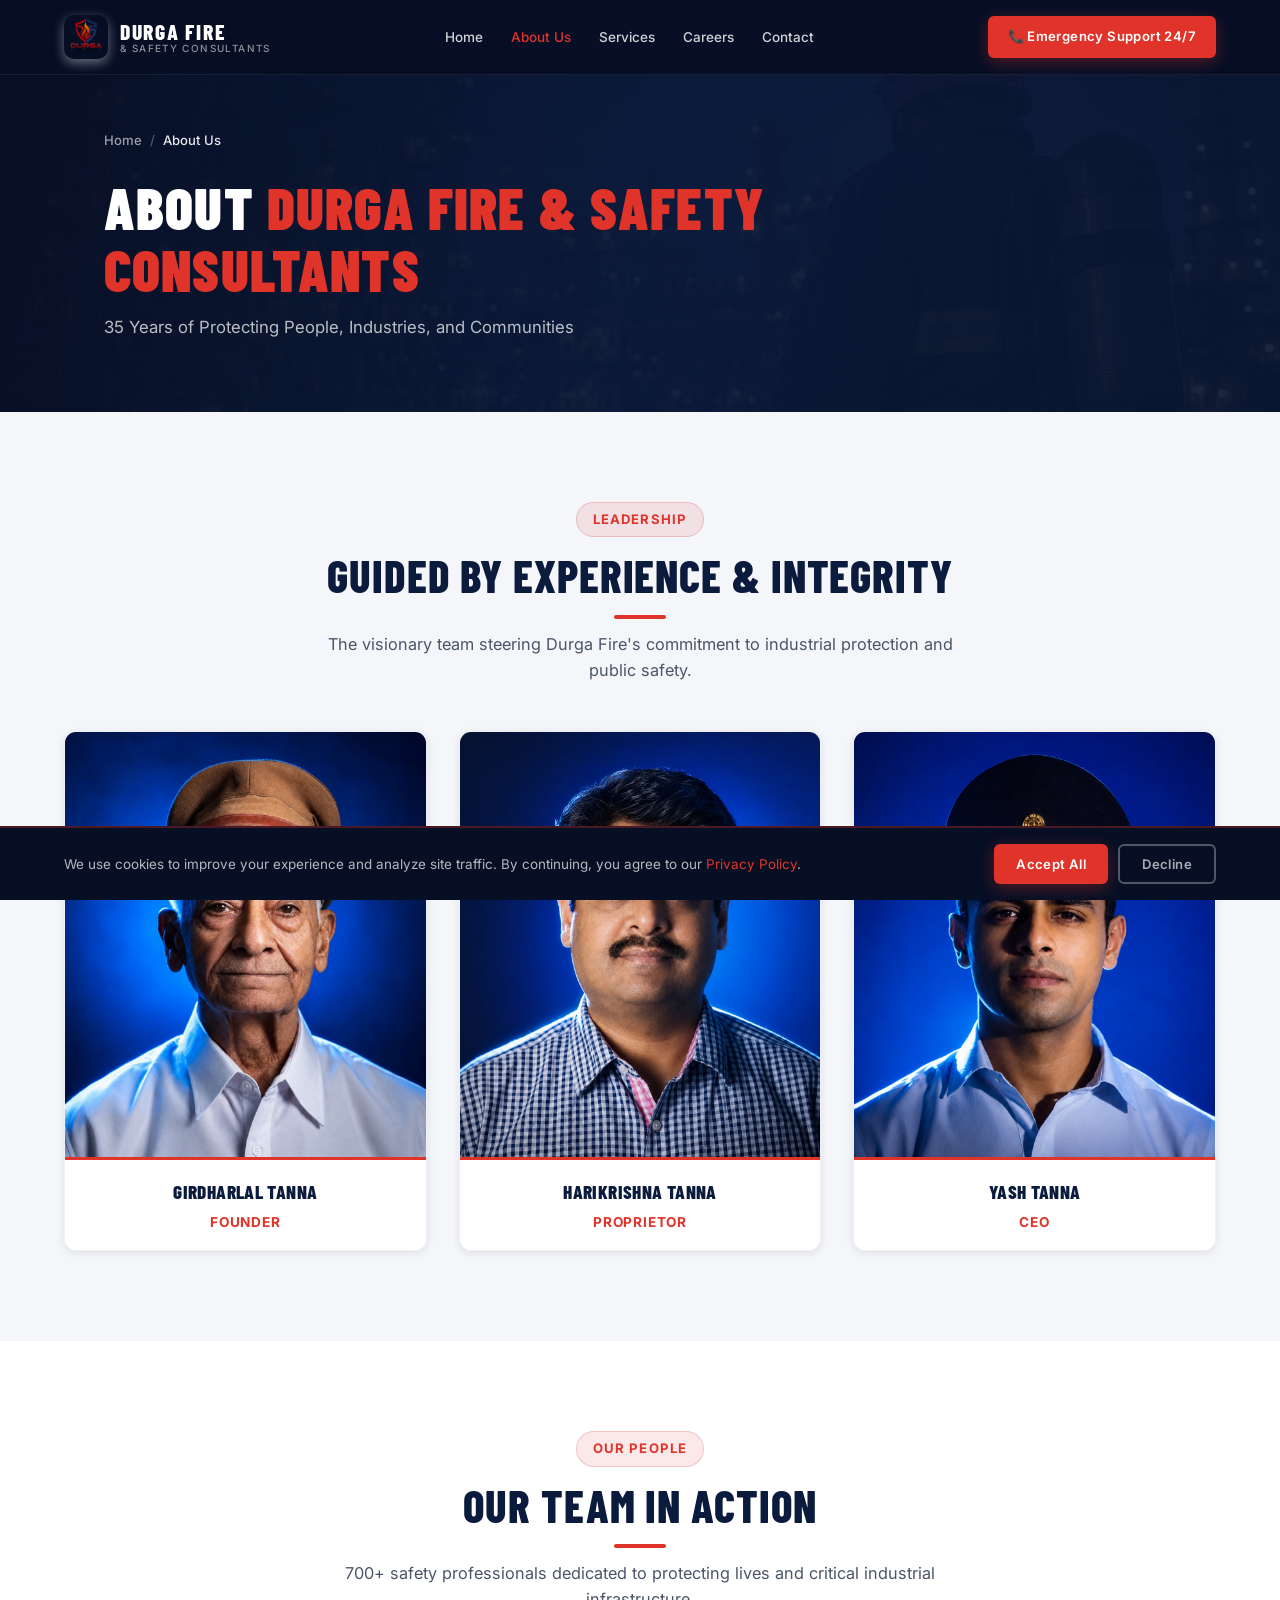
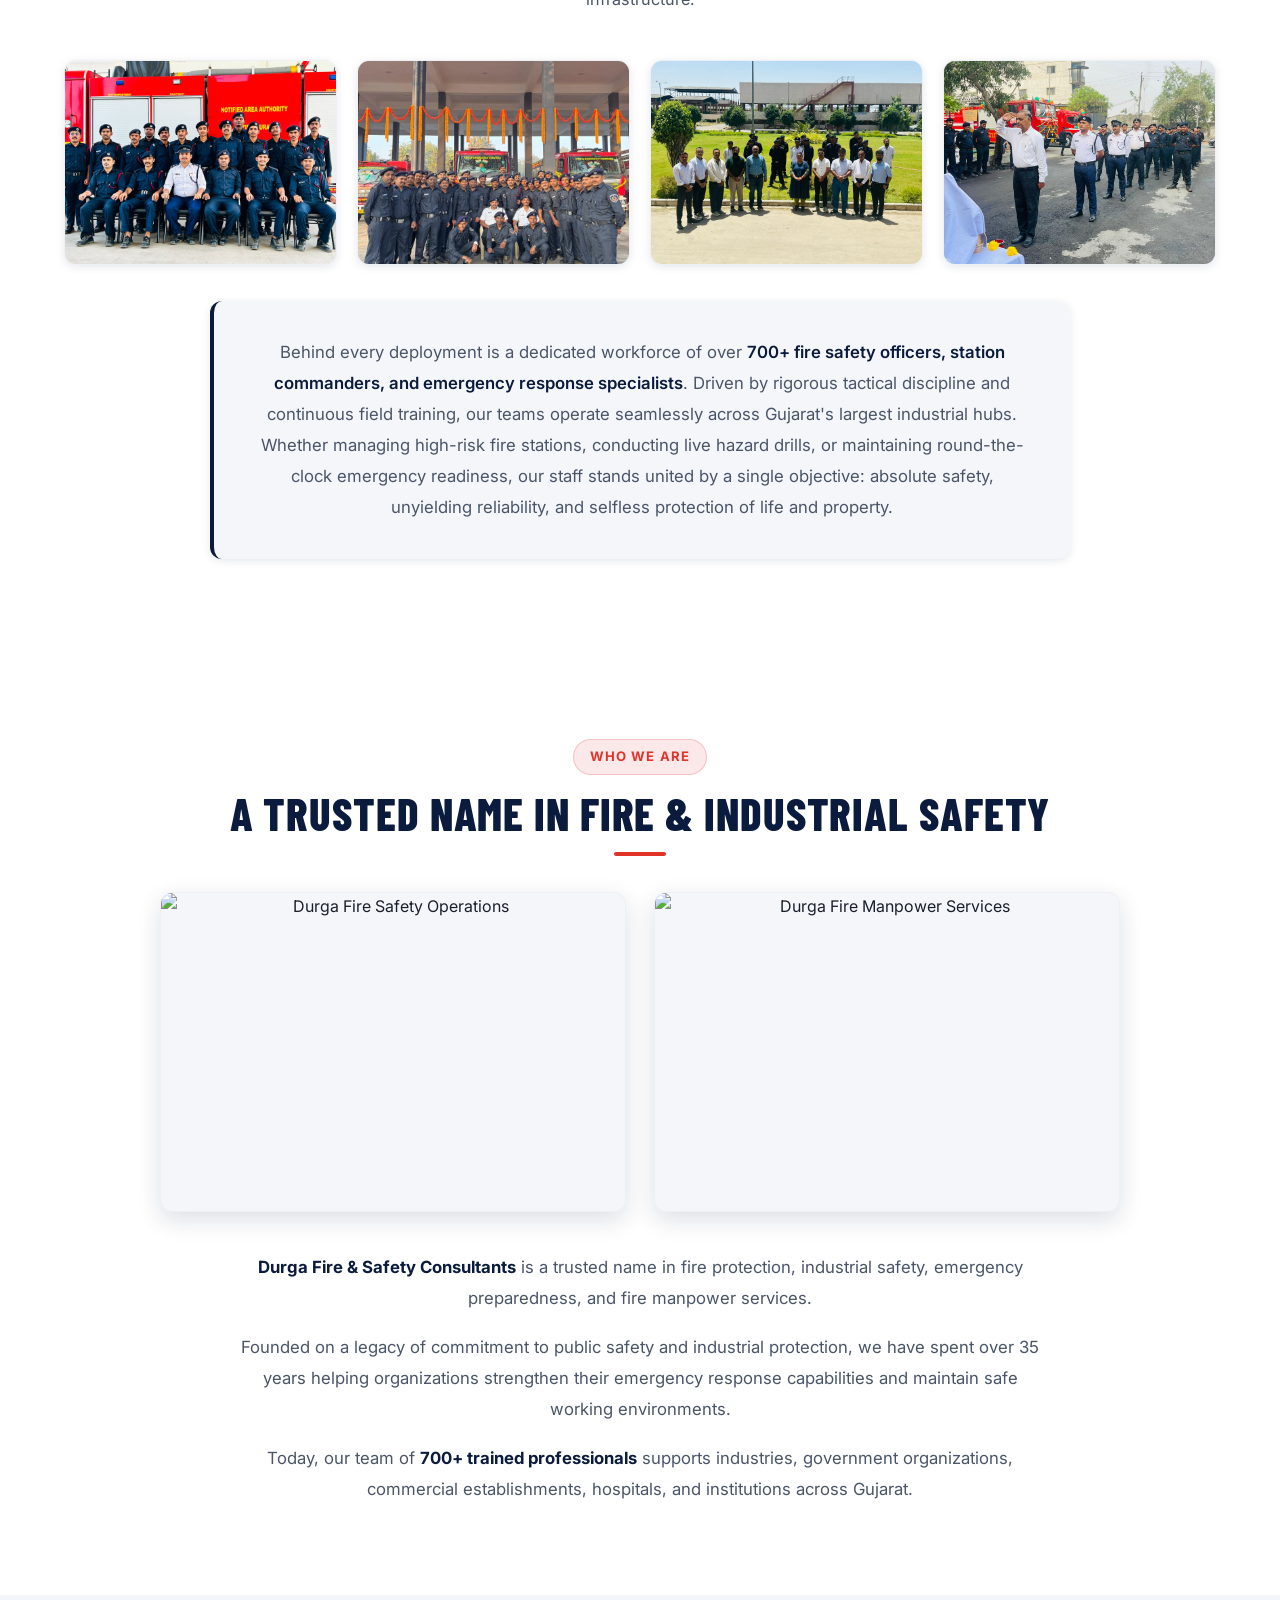
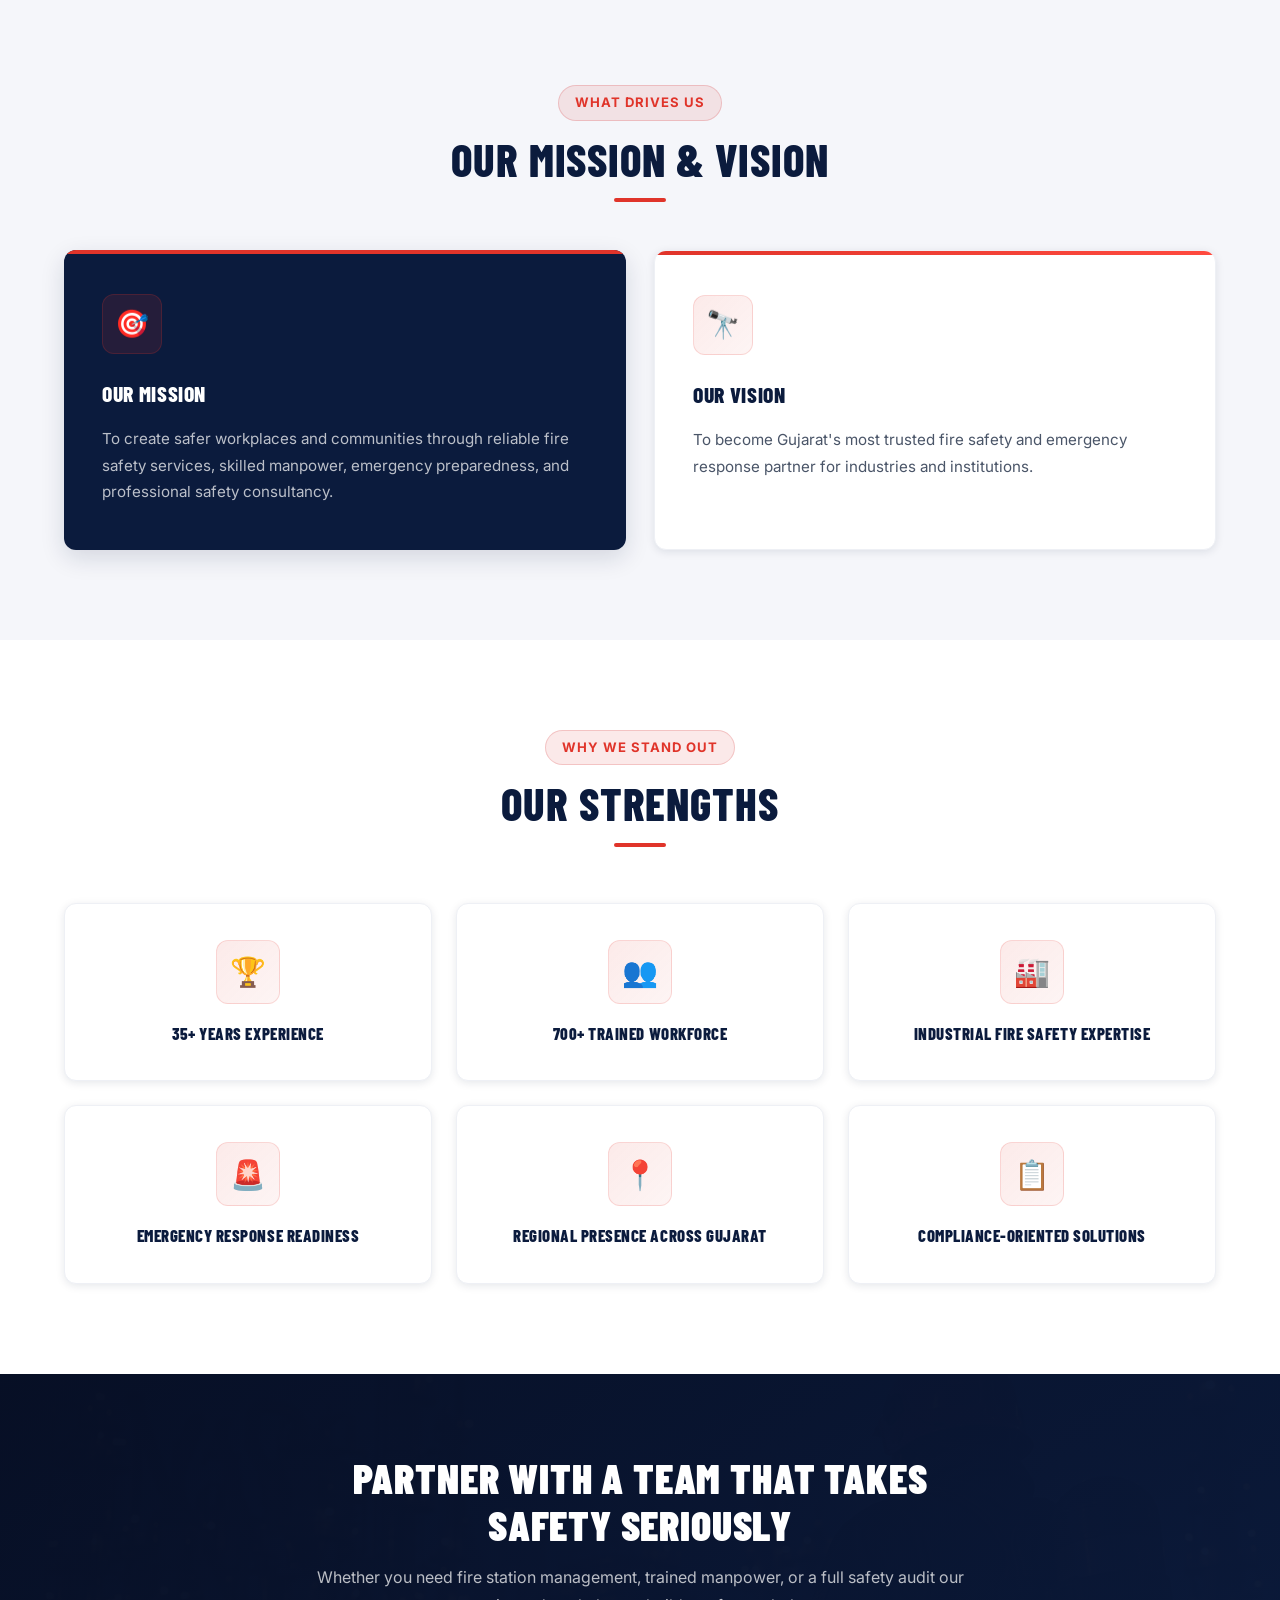
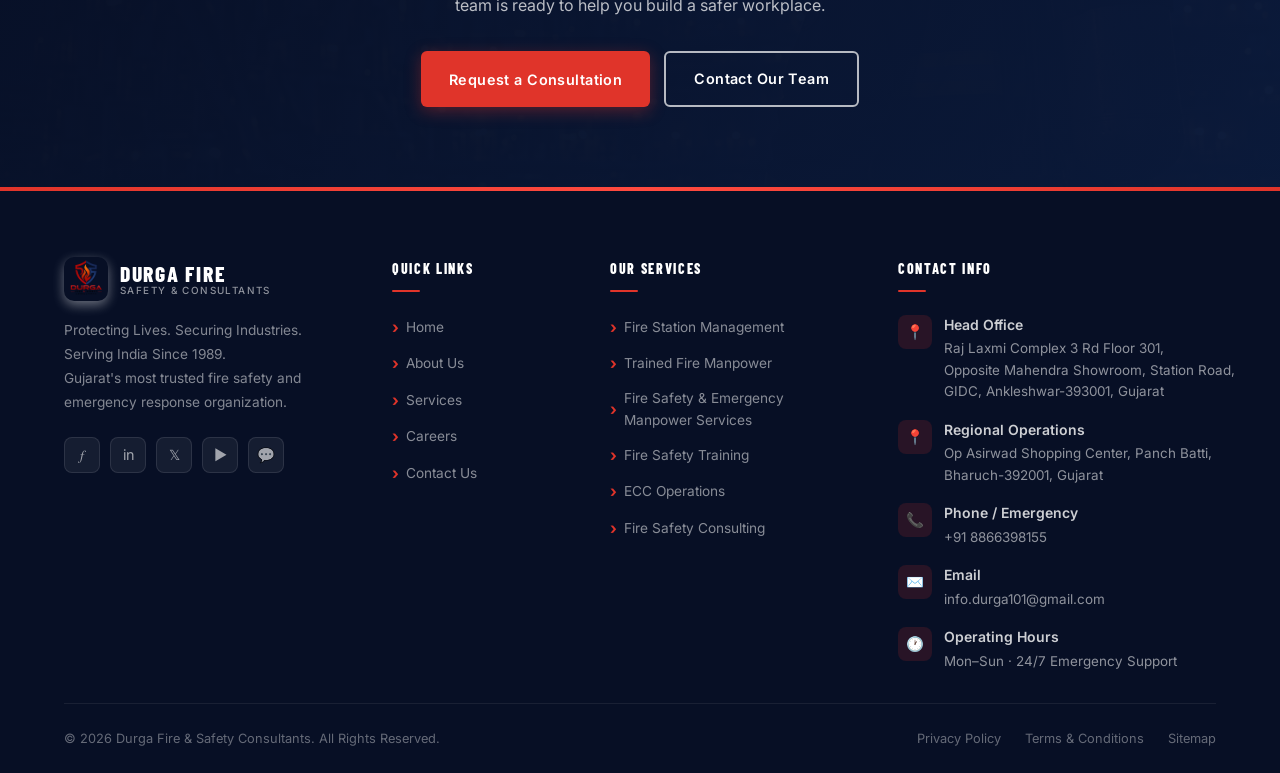
==== about.html @ 45850b73 "add icons" ====
<!DOCTYPE html>
<html lang="en">

<head>
  <meta charset="UTF-8" />
  <meta name="viewport" content="width=device-width, initial-scale=1.0" />
  <title>About Us Durga Fire & Safety Consultants | 35 Years of Fire Safety Excellence</title>
  <meta name="description"
    content="Learn about Durga Fire & Safety Consultants  35+ years protecting industries and communities across Gujarat with 700+ trained fire safety professionals." />
  <meta name="keywords"
    content="about Durga Fire, fire safety consultants Gujarat, industrial fire safety company, emergency preparedness India" />
  <meta property="og:title" content="About Durga Fire & Safety Consultants" />
  <meta property="og:description"
    content="35 years of protecting people, industries, and communities across Gujarat." />
  <meta property="og:type" content="website" />
  <link rel="canonical" href="https://www.durgafire.com/about.html" />
  <link rel="stylesheet" href="styles.css" />
</head>

<body>

  <!-- ════════════════════════════════════════════════════
     CONSULTATION FORM MODAL
════════════════════════════════════════════════════ -->
  <div class="modal-overlay" id="consultModal" role="dialog" aria-modal="true" aria-labelledby="modalTitle">
    <div class="modal">
      <div class="modal-header">
        <h3 id="modalTitle">🔴 Free Safety Consultation</h3>
        <button class="modal-close" id="modalClose" aria-label="Close modal">✕</button>
      </div>
      <div class="modal-body">
        <form id="consultForm" novalidate>
          <div class="form-row">
            <div class="form-group">
              <label for="fname">Full Name *</label>
              <input type="text" id="fname" name="fname" placeholder="Your full name" required />
            </div>
            <div class="form-group">
              <label for="company">Company / Organisation *</label>
              <input type="text" id="company" name="company" placeholder="Company name" required />
            </div>
          </div>
          <div class="form-row">
            <div class="form-group">
              <label for="phone">Phone Number *</label>
              <input type="tel" id="phone" name="phone" placeholder="+91 XXXXX XXXXX" required />
            </div>
            <div class="form-group">
              <label for="email">Email Address *</label>
              <input type="email" id="email" name="email" placeholder="you@company.com" required />
            </div>
          </div>
          <div class="form-group">
            <label for="service">Service Required</label>
            <select id="service" name="service">
              <option value=""> Select a Service </option>
              <option>Fire Station Management</option>
              <option>Trained Fire Manpower Supply</option>
              <option>Industrial Medical Services</option>
              <option>Fire Safety Training</option>
              <option>ECC Operations</option>
              <option>Fire Safety Consulting</option>
            </select>
          </div>
          <div class="form-group">
            <label for="message">Message</label>
            <textarea id="message" name="message" placeholder="Brief description of your requirement…"></textarea>
          </div>
          <button type="submit" class="btn btn-primary form-submit" id="formSubmit">
            Send Consultation Request →
          </button>
        </form>
      </div>
    </div>
  </div>

  <!-- ════════════════════════════════════════════════════
     MOBILE NAV
════════════════════════════════════════════════════ -->
  <nav class="mobile-nav" id="mobileNav" aria-label="Mobile navigation">
    <button class="mobile-nav-close" id="mobileNavClose" aria-label="Close menu">✕</button>
    <a href="index.html">Home</a>
    <a href="about.html">About Us</a>
    <a href="services.html">Services</a>
    <a href="careers.html">Careers</a>
    <!-- <a href="industries.html">Industries</a>
    <a href="locations.html">Locations</a> -->
    <a href="contact.html">Contact</a>
    <a href="tel:+91XXXXXXXXXX" class="btn btn-primary" id="mobileEmergencyBtn">
      📞 Emergency Support 24/7
    </a>
  </nav>

  <!-- ════════════════════════════════════════════════════
     HEADER
════════════════════════════════════════════════════ -->
  <header id="header" role="banner">
    <div class="header-inner">

      <a href="index.html" class="logo" aria-label="Durga Fire Home">
        <div class="logo-icon" aria-hidden="true">
          <img src="./assets/logos/logo.webp" alt="Durga Fire Logo">
        </div>
        <div class="logo-text">
          <span class="logo-name">Durga Fire</span>
          <span class="logo-sub">& Safety Consultants</span>
        </div>
      </a>

      <nav class="nav-menu" aria-label="Main navigation">
        <a href="index.html">Home</a>
        <a href="about.html" class="active">About Us</a>
        <a href="services.html">Services</a>
        <a href="careers.html">Careers</a>

        <!-- <div class="nav-item" id="servicesDropdown">
          <button class="dropdown-trigger" aria-haspopup="true" aria-expanded="false" id="servicesBtn">
            Services <span class="chevron" aria-hidden="true">▾</span>
          </button>
          <div class="dropdown-menu" role="menu" aria-label="Services submenu">
            <a href="services.html#fire-station" role="menuitem"><span class="dm-icon">🚒</span> Fire Station
              Management</a>
            <a href="services.html#manpower" role="menuitem"><span class="dm-icon">👷</span> Trained Fire Manpower</a>
            <a href="services.html#medical" role="menuitem"><span class="dm-icon">🏥</span> Industrial Medical
              Services</a>
            <a href="services.html#training" role="menuitem"><span class="dm-icon">🎓</span> Fire Safety Training</a>
            <a href="services.html#ecc" role="menuitem"><span class="dm-icon">🛡️</span> ECC Operations</a>
            <a href="services.html#consulting" role="menuitem"><span class="dm-icon">📋</span> Fire Safety
              Consulting</a>
          </div>
        </div>

        <a href="industries.html">Industries</a>
        <a href="locations.html">Locations</a>
        <a href="careers.html">Careers</a>  -->
        <a href="contact.html">Contact</a>
      </nav>

      <div class="header-cta">
        <a href="tel:+91XXXXXXXXXX" class="btn btn-primary" id="headerEmergencyBtn">
          📞 Emergency Support 24/7
        </a>
      </div>

      <button class="hamburger" id="hamburger" aria-label="Open menu" aria-expanded="false">
        <span></span><span></span><span></span>
      </button>

    </div>
  </header>


  <main id="main-content">

    <!-- ════════════════════════════════════════════════════
       PAGE HERO
    ════════════════════════════════════════════════════ -->
    <section id="page-hero" aria-label="About Us">
      <div class="page-hero-bg" aria-hidden="true"></div>
      <div class="page-hero-overlay" aria-hidden="true"></div>

      <div class="page-hero-content container">
        <nav class="breadcrumbs" aria-label="Breadcrumb">
          <a href="index.html">Home</a>
          <span class="breadcrumb-sep" aria-hidden="true">/</span>
          <span class="breadcrumb-current" aria-current="page">About Us</span>
        </nav>

        <h1 class="page-hero-heading">
          About <span class="highlight">Durga Fire &amp; Safety Consultants</span>
        </h1>
        <p class="page-hero-sub">35 Years of Protecting People, Industries, and Communities</p>
      </div>
    </section>

    <!-- ════════════════════════════════════════════════════
        LEADERSHIP TEAM SECTION (3D FLIP)
    ════════════════════════════════════════════════════ -->
    <section id="leadership" aria-label="Leadership team">
      <div class="container">
        <!-- Centered Header -->
        <div class="leadership-header text-center">
          <span class="section-tag">Leadership</span>
          <h2 class="section-heading centered">Guided by Experience &amp; Integrity</h2>
          <p class="section-subtitle centered">The visionary team steering Durga Fire's commitment to industrial
            protection and public safety.</p>
        </div>

        <!-- 3-Column Flip Grid -->
        <div class="leadership-grid">

          <!-- Founder -->
          <div class="leader-card-wrapper reveal">
            <div class="leader-card-inner">
              <!-- Front Face -->
              <div class="leader-card-front">
                <div class="leader-img-wrapper">
                  <img src="assets/images/FOUNDER.jpeg" alt="Girdharlal Tanna - Founder" loading="lazy">
                </div>
                <div class="leader-info">
                  <h3>Girdharlal Tanna</h3>
                  <span class="leader-role">Founder</span>
                </div>
              </div>
              <!-- Back Face -->
              <div class="leader-card-back">
                <div class="leader-back-content">
                  <h3>Girdharlal Tanna</h3>
                  <span class="leader-role">Founder</span>
                  <div class="leader-divider"></div>
                  <p class="leader-desc">
                    The visionary behind Durga Fire, Late Shri Girdharlal G. Tanna was the first Fire Fighting
                    Superintendent in India's history to receive the Rashtrapati Award in 1975. His guiding philosophy -
                    "We Serve To Save" - remains the soul of everything Durga Fire stands for today.
                  </p>
                </div>
              </div>
            </div>
          </div>

          <!-- Proprietor -->
          <div class="leader-card-wrapper reveal reveal-delay-1">
            <div class="leader-card-inner">
              <!-- Front Face -->
              <div class="leader-card-front">
                <div class="leader-img-wrapper">
                  <img src="assets/images/PROPRITER.jpeg" alt="Harikrishna Tanna - Proprietor" loading="lazy">
                </div>
                <div class="leader-info">
                  <h3>Harikrishna Tanna</h3>
                  <span class="leader-role">Proprietor</span>
                </div>
              </div>
              <!-- Back Face -->
              <div class="leader-card-back">
                <div class="leader-back-content">
                  <h3>Harikrishna Tanna</h3>
                  <span class="leader-role">Proprietor</span>
                  <div class="leader-divider"></div>
                  <p class="leader-desc">
                    The architect of Durga Fire's growth, Shri Harikrishna G. Tanna has spent three decades building
                    Gujarat's most trusted fire safety organization - growing it to 700+ professionals across 40+
                    industrial clients, making Durga Fire the gold standard across Gujarat's GIDC zones.
                  </p>
                </div>
              </div>
            </div>
          </div>

          <!-- CEO -->
          <div class="leader-card-wrapper reveal reveal-delay-2">
            <div class="leader-card-inner">
              <!-- Front Face -->
              <div class="leader-card-front">
                <div class="leader-img-wrapper">
                  <img src="assets/images/CEO.jpeg" alt="Yash Tanna - CEO" loading="lazy">
                </div>
                <div class="leader-info">
                  <h3>Yash Tanna</h3>
                  <span class="leader-role">CEO</span>
                </div>
              </div>
              <!-- Back Face -->
              <div class="leader-card-back">
                <div class="leader-back-content">
                  <h3>Yash Tanna</h3>
                  <span class="leader-role">CEO</span>
                  <div class="leader-divider"></div>
                  <p class="leader-desc">
                    As the third generation to lead Durga Fire &amp; Safety Consultants, Shri Yash H. Tanna brings fresh
                    vision and modern leadership to a 35-year legacy. From managing fire operations at the iconic Statue
                    of Unity to his mission of bringing fire safety awareness into every Indian home.
                  </p>
                </div>
              </div>
            </div>
          </div>

        </div>
      </div>
    </section>

    <!-- ════════════════════════════════════════════════════
       OUR STAFF & FIELD TEAM SECTION
    ════════════════════════════════════════════════════ -->
    <section id="our-team" aria-label="Our staff and field personnel">
      <div class="container">
        <!-- Our Team Header -->
        <div class="team-header text-center">
          <span class="section-tag">Our People</span>
          <h2 class="section-heading centered">Our Team in Action</h2>
          <p class="section-subtitle centered">700+ safety professionals dedicated to protecting lives and critical
            industrial infrastructure.</p>
        </div>

        <!-- 4 Photo Grid -->
        <div class="team-photos-grid">
          <div class="team-photo-card reveal">
            <img src="assets/images/STAFF1.jpeg" alt="Durga Fire Safety Officers on site" loading="lazy">
          </div>
          <div class="team-photo-card reveal reveal-delay-1">
            <img src="assets/images/STAFF2.jpeg" alt="Fire safety drill training session" loading="lazy">
          </div>
          <div class="team-photo-card reveal reveal-delay-2">
            <img src="assets/images/STAFF3.jpeg" alt="Emergency response deployment" loading="lazy">
          </div>
          <div class="team-photo-card reveal reveal-delay-3">
            <img src="assets/images/STAFF4.jpeg" alt="Industrial safety team on facility inspection" loading="lazy">
          </div>
        </div>

        <!-- Teamwork Description Block -->
        <div class="team-description reveal">
          <p>
            Behind every deployment is a dedicated workforce of over <strong>700+ fire safety officers, station
              commanders, and emergency response specialists</strong>. Driven by rigorous tactical discipline and
            continuous field training, our teams operate seamlessly across Gujarat's largest industrial hubs. Whether
            managing high-risk fire stations, conducting live hazard drills, or maintaining round-the-clock emergency
            readiness, our staff stands united by a single objective: absolute safety, unyielding reliability, and
            selfless protection of life and property.
          </p>
        </div>
      </div>
    </section>


    <!-- ════════════════════════════════════════════════════
        COMPANY OVERVIEW
    ════════════════════════════════════════════════════ -->
    <section id="about-intro" aria-label="Company overview">
      <div class="container">
        <div class="about-intro-inner reveal">

          <!-- Section Tag & Title -->
          <div class="text-center">
            <span class="section-tag">Who We Are</span>
            <h2 class="section-heading centered">A Trusted Name in Fire &amp; Industrial Safety</h2>
          </div>

          <!-- 2-Photo Grid directly below H2 -->
          <div class="about-intro-photos">
            <div class="intro-photo-wrapper">
              <img src="assets/images/MANPOWER1.jpeg" alt="Durga Fire Safety Operations" loading="lazy">
            </div>
            <div class="intro-photo-wrapper">
              <img src="assets/images/MANPOWER2.jpeg" alt="Durga Fire Manpower Services" loading="lazy">
            </div>
          </div>

          <!-- Paragraph Text -->
          <div class="about-intro-text">
            <p>
              <strong>Durga Fire &amp; Safety Consultants</strong> is a trusted name in fire protection,
              industrial safety, emergency preparedness, and fire manpower services.
            </p>
            <p>
              Founded on a legacy of commitment to public safety and industrial protection, we have spent
              over 35 years helping organizations strengthen their emergency response capabilities and
              maintain safe working environments.
            </p>
            <p>
              Today, our team of <strong>700+ trained professionals</strong> supports industries,
              government organizations, commercial establishments, hospitals, and institutions
              across Gujarat.
            </p>
          </div>

        </div>
      </div>
    </section>


    <!-- ════════════════════════════════════════════════════
       MISSION & VISION
    ════════════════════════════════════════════════════ -->
    <section id="mission-vision" aria-label="Mission and vision">
      <div class="container">
        <div class="mv-header">
          <span class="section-tag">What Drives Us</span>
          <h2 class="section-heading centered">Our Mission &amp; Vision</h2>
        </div>

        <div class="mv-grid">
          <article class="mv-card mv-card-navy reveal">
            <div class="mv-card-icon" aria-hidden="true">🎯</div>
            <h3>Our Mission</h3>
            <p>
              To create safer workplaces and communities through reliable fire safety services,
              skilled manpower, emergency preparedness, and professional safety consultancy.
            </p>
          </article>

          <article class="mv-card mv-card-white reveal reveal-delay-1">
            <div class="mv-card-icon" aria-hidden="true">🔭</div>
            <h3>Our Vision</h3>
            <p>
              To become Gujarat's most trusted fire safety and emergency response partner
              for industries and institutions.
            </p>
          </article>
        </div>
      </div>
    </section>


    <!-- ════════════════════════════════════════════════════
       OUR STRENGTHS
    ════════════════════════════════════════════════════ -->
    <section id="our-strengths" aria-label="Our strengths">
      <div class="container">
        <div class="why-choose-header">
          <span class="section-tag">Why We Stand Out</span>
          <h2 class="section-heading centered">Our Strengths</h2>
        </div>

        <div class="strengths-grid">
          <article class="strength-tile reveal">
            <div class="strength-icon" aria-hidden="true">🏆</div>
            <h3>35+ Years Experience</h3>
          </article>

          <article class="strength-tile reveal reveal-delay-1">
            <div class="strength-icon" aria-hidden="true">👥</div>
            <h3>700+ Trained Workforce</h3>
          </article>

          <article class="strength-tile reveal reveal-delay-2">
            <div class="strength-icon" aria-hidden="true">🏭</div>
            <h3>Industrial Fire Safety Expertise</h3>
          </article>

          <article class="strength-tile reveal reveal-delay-1">
            <div class="strength-icon" aria-hidden="true">🚨</div>
            <h3>Emergency Response Readiness</h3>
          </article>

          <article class="strength-tile reveal reveal-delay-2">
            <div class="strength-icon" aria-hidden="true">📍</div>
            <h3>Regional Presence Across Gujarat</h3>
          </article>

          <article class="strength-tile reveal reveal-delay-3">
            <div class="strength-icon" aria-hidden="true">📋</div>
            <h3>Compliance-Oriented Solutions</h3>
          </article>
        </div>
      </div>
    </section>


    <!-- ════════════════════════════════════════════════════
       CLOSING CTA
    ════════════════════════════════════════════════════ -->
    <section id="about-cta" aria-label="Get in touch">
      <div class="about-cta-bg" aria-hidden="true"></div>
      <div class="about-cta-overlay" aria-hidden="true"></div>
      <div class="container">
        <div class="about-cta-inner reveal">
          <h2>Partner With a Team That Takes Safety Seriously</h2>
          <p>
            Whether you need fire station management, trained manpower, or a full safety audit
            our team is ready to help you build a safer workplace.
          </p>
          <div class="about-cta-btns">
            <button class="btn btn-primary" id="aboutConsultBtn">
              Request a Consultation
            </button>
            <a href="contact.html" class="btn btn-outline-white">
              Contact Our Team
            </a>
          </div>
        </div>
      </div>
    </section>



  </main>

  <div id="global-footer"></div>

  <script src="script.js"></script>
</body>

</html>
---- styles.css ----
/* ===================================================
   DURGA FIRE & SAFETY CONSULTANTS — DESIGN SYSTEM
   =================================================== */

@import url('https://fonts.googleapis.com/css2?family=Barlow+Condensed:wght@400;600;700;800;900&family=Inter:wght@300;400;500;600;700&display=swap');

/* ─── CSS Custom Properties ─────────────────────── */
:root {
  --navy: #0B1B3D;
  --navy-dark: #070F25;
  --navy-mid: #112254;
  --red: #E0342A;
  --red-dark: #B8271E;
  --red-light: #FF4A3F;
  --white: #FFFFFF;
  --off-white: #F5F6FA;
  --gray-100: #EEF0F5;
  --gray-200: #D9DCE8;
  --gray-400: #8892A4;
  --gray-600: #4A5568;
  --gray-800: #1A202C;

  --font-display: 'Barlow Condensed', sans-serif;
  --font-body: 'Inter', sans-serif;

  --shadow-sm: 0 2px 8px rgba(11, 27, 61, 0.10);
  --shadow-md: 0 8px 24px rgba(11, 27, 61, 0.14);
  --shadow-lg: 0 16px 48px rgba(11, 27, 61, 0.20);
  --shadow-xl: 0 24px 64px rgba(11, 27, 61, 0.28);

  --radius-sm: 6px;
  --radius-md: 12px;
  --radius-lg: 20px;
  --radius-xl: 32px;

  --transition: 0.3s cubic-bezier(0.4, 0, 0.2, 1);
  --transition-fast: 0.18s ease;
}

/* ─── Reset & Base ───────────────────────────────── */
*,
*::before,
*::after {
  box-sizing: border-box;
  margin: 0;
  padding: 0;
}

html {
  scroll-behavior: smooth;
  font-size: 16px;
}

body {
  font-family: var(--font-body);
  color: var(--gray-800);
  background: var(--white);
  line-height: 1.65;
  overflow-x: hidden;
}

img {
  max-width: 100%;
  display: block;
}

a {
  text-decoration: none;
  color: inherit;
}

ul {
  list-style: none;
}

button {
  cursor: pointer;
  border: none;
  background: none;
  font-family: inherit;
}

/* ─── Utility Classes ────────────────────────────── */
.container {
  width: 90%;
  max-width: 1200px;
  margin: 0 auto;
}

.section-pad {
  padding: 90px 0;
}

.section-pad-sm {
  padding: 60px 0;
}

.section-tag {
  display: inline-block;
  font-family: var(--font-body);
  font-size: 0.75rem;
  font-weight: 700;
  letter-spacing: 0.14em;
  text-transform: uppercase;
  color: var(--red);
  background: rgba(224, 52, 42, 0.10);
  border-radius: 100px;
  padding: 5px 16px;
  margin-bottom: 14px;
}

.section-heading {
  font-family: var(--font-display);
  font-size: clamp(2rem, 4vw, 2.8rem);
  font-weight: 800;
  line-height: 1.1;
  color: var(--navy);
  text-transform: uppercase;
  letter-spacing: 0.02em;
}

.section-heading.light {
  color: var(--white);
}

.section-heading::after {
  content: '';
  display: block;
  width: 52px;
  height: 4px;
  background: var(--red);
  border-radius: 2px;
  margin-top: 14px;
}

.section-heading.centered {
  text-align: center;
}

.section-heading.centered::after {
  margin-left: auto;
  margin-right: auto;
}

.section-sub {
  font-size: 1rem;
  color: var(--gray-600);
  margin-top: 12px;
  max-width: 620px;
}

.section-sub.light {
  color: rgba(255, 255, 255, 0.75);
}

.section-sub.centered {
  text-align: center;
  margin-left: auto;
  margin-right: auto;
}

/* ─── Buttons ─────────────────────────────────────── */
.btn {
  display: inline-flex;
  align-items: center;
  gap: 9px;
  font-family: var(--font-body);
  font-size: 0.9rem;
  font-weight: 600;
  letter-spacing: 0.03em;
  border-radius: var(--radius-sm);
  padding: 14px 28px;
  transition: all var(--transition);
  white-space: nowrap;
}

.btn-primary {
  background: var(--red);
  color: var(--white);
  box-shadow: 0 4px 16px rgba(224, 52, 42, 0.35);
}

.btn-primary:hover {
  background: var(--red-dark);
  transform: translateY(-2px);
  box-shadow: 0 8px 24px rgba(224, 52, 42, 0.45);
}

.btn-outline-white {
  border: 2px solid rgba(255, 255, 255, 0.70);
  color: var(--white);
  background: transparent;
}

.btn-outline-white:hover {
  background: rgba(255, 255, 255, 0.12);
  border-color: var(--white);
  transform: translateY(-2px);
}

.btn-outline-navy {
  border: 2px solid var(--navy);
  color: var(--navy);
  background: transparent;
}

.btn-outline-navy:hover {
  background: var(--navy);
  color: var(--white);
  transform: translateY(-2px);
}

.btn-white {
  background: var(--white);
  color: var(--red);
  font-weight: 700;
  box-shadow: 0 4px 16px rgba(0, 0, 0, 0.20);
}

.btn-white:hover {
  background: var(--off-white);
  transform: translateY(-2px);
  box-shadow: 0 8px 24px rgba(0, 0, 0, 0.25);
}

/* ─── HEADER ─────────────────────────────────────── */
#header {
  position: fixed;
  top: 0;
  left: 0;
  right: 0;
  z-index: 1000;
  background: rgba(7, 15, 37, 0.96);
  backdrop-filter: blur(14px);
  border-bottom: 1px solid rgba(255, 255, 255, 0.07);
  transition: all var(--transition);
}

#header.scrolled {
  background: var(--navy-dark);
  box-shadow: 0 4px 24px rgba(0, 0, 0, 0.35);
}

.header-inner {
  display: flex;
  align-items: center;
  justify-content: space-between;
  padding: 0 5%;
  height: 74px;
  max-width: 1400px;
  margin: 0 auto;
}

/* Logo */
.logo {
  display: flex;
  align-items: center;
  gap: 12px;
  text-decoration: none;
}

.logo-icon img {
  width: 100%;
  height: 100%;
  object-fit: contain;
  display: block;
}

.logo-icon {
  width: 44px;
  height: 44px;
  background: linear-gradient(145deg, var(--white)0%);
  border-radius: 10px;
  display: flex;
  align-items: center;
  justify-content: center;
  font-size: 1.4rem;
  flex-shrink: 0;
  box-shadow: 0 4px 12px rgba(255, 255, 255, 0.4);
}

.logo-text {
  display: flex;
  flex-direction: column;
  line-height: 1.1;
}

.logo-name {
  font-family: var(--font-display);
  font-size: 1.35rem;
  font-weight: 800;
  letter-spacing: 0.08em;
  color: var(--white);
  text-transform: uppercase;
}

.logo-sub {
  font-size: 0.62rem;
  font-weight: 500;
  letter-spacing: 0.14em;
  color: rgba(255, 255, 255, 0.55);
  text-transform: uppercase;
}

/* Nav */
.nav-menu {
  display: flex;
  align-items: center;
  gap: 4px;
}

.nav-menu a,
.nav-menu .dropdown-trigger {
  font-size: 0.845rem;
  font-weight: 500;
  color: rgba(255, 255, 255, 0.82);
  padding: 8px 12px;
  border-radius: var(--radius-sm);
  transition: all var(--transition-fast);
  cursor: pointer;
  white-space: nowrap;
  display: flex;
  align-items: center;
  gap: 4px;
}

.nav-menu a:hover,
.nav-menu .dropdown-trigger:hover {
  color: var(--white);
  background: rgba(255, 255, 255, 0.08);
}

.nav-menu a.active {
  color: var(--red);
}

/* Dropdown */
.nav-item {
  position: relative;
}

.dropdown-trigger .chevron {
  font-size: 0.65rem;
  transition: transform var(--transition-fast);
}

.nav-item.open .chevron {
  transform: rotate(180deg);
}

.dropdown-menu {
  position: absolute;
  top: calc(100% + 10px);
  left: 50%;
  transform: translateX(-50%) translateY(-8px);
  background: var(--white);
  border-radius: var(--radius-md);
  box-shadow: var(--shadow-xl);
  min-width: 240px;
  opacity: 0;
  visibility: hidden;
  transition: all var(--transition);
  padding: 8px;
  z-index: 100;
}

.nav-item.open .dropdown-menu {
  opacity: 1;
  visibility: visible;
  transform: translateX(-50%) translateY(0);
}

.dropdown-menu a {
  display: flex;
  align-items: center;
  gap: 10px;
  padding: 10px 14px;
  border-radius: var(--radius-sm);
  font-size: 0.845rem;
  color: var(--gray-800) !important;
  font-weight: 500;
  transition: all var(--transition-fast);
}

.dropdown-menu a:hover {
  background: var(--off-white);
  color: var(--red) !important;
}

.dropdown-menu a .dm-icon {
  font-size: 1rem;
}

.header-cta .btn {
  padding: 10px 20px;
  font-size: 0.82rem;
}

/* Hamburger */
.hamburger {
  display: none;
  flex-direction: column;
  gap: 5px;
  padding: 8px;
  cursor: pointer;
}

.hamburger span {
  display: block;
  width: 24px;
  height: 2px;
  background: var(--white);
  border-radius: 2px;
  transition: all var(--transition-fast);
}

/* ─── HERO ───────────────────────────────────────── */
#hero {
  position: relative;
  min-height: 100vh;
  display: flex;
  align-items: center;
  overflow: hidden;
  background: var(--navy-dark);
}

.hero-bg {
  position: absolute;
  inset: 0;
  background-image: url('./assets/images/bg.png');
  background-size: cover;
  background-position: center 30%;
  filter: brightness(0.45) saturate(0.9);
  transform: scale(1.04);
  animation: heroZoom 18s ease-in-out infinite alternate;
}

@keyframes heroZoom {
  from {
    transform: scale(1.04);
  }

  to {
    transform: scale(1.10);
  }
}

.hero-overlay {
  position: absolute;
  inset: 0;
  background: linear-gradient(105deg,
      rgba(7, 15, 37, 0.95) 0%,
      rgba(11, 27, 61, 0.80) 45%,
      rgba(11, 27, 61, 0.35) 100%);
}

.hero-content {
  position: relative;
  z-index: 2;
  padding: 140px 5% 100px;
  max-width: 1400px;
  margin: 0 auto;
  width: 100%;
}

.hero-badge {
  display: inline-flex;
  align-items: center;
  gap: 8px;
  background: rgba(224, 52, 42, 0.18);
  border: 1px solid rgba(224, 52, 42, 0.35);
  border-radius: 100px;
  padding: 6px 16px 6px 10px;
  font-size: 0.78rem;
  font-weight: 600;
  letter-spacing: 0.10em;
  color: rgba(255, 255, 255, 0.90);
  text-transform: uppercase;
  margin-bottom: 28px;
  animation: fadeInUp 0.7s ease both;
}

.hero-badge .badge-dot {
  width: 8px;
  height: 8px;
  background: var(--red);
  border-radius: 50%;
  animation: pulse 1.8s infinite;
}

@keyframes pulse {

  0%,
  100% {
    opacity: 1;
    transform: scale(1);
  }

  50% {
    opacity: 0.6;
    transform: scale(1.4);
  }
}

.hero-headline {
  font-family: var(--font-display);
  font-size: clamp(3rem, 6.5vw, 6rem);
  font-weight: 900;
  line-height: 1.00;
  color: var(--white);
  text-transform: uppercase;
  letter-spacing: 0.02em;
  max-width: 760px;
  margin-bottom: 8px;
  animation: fadeInUp 0.8s 0.15s ease both;
}

.hero-headline .highlight {
  color: var(--red);
  display: inline-block;
  position: relative;
}

.hero-subline {
  font-family: var(--font-display);
  font-size: clamp(2rem, 4vw, 3.6rem);
  font-weight: 700;
  line-height: 1.05;
  color: var(--white);
  text-transform: uppercase;
  letter-spacing: 0.02em;
  max-width: 760px;
  margin-bottom: 24px;
  animation: fadeInUp 0.8s 0.2s ease both;
}

.hero-body {
  font-size: 1.05rem;
  color: rgba(255, 255, 255, 0.78);
  max-width: 560px;
  line-height: 1.75;
  margin-bottom: 42px;
  animation: fadeInUp 0.8s 0.32s ease both;
}

.hero-btns {
  display: flex;
  flex-wrap: wrap;
  gap: 14px;
  animation: fadeInUp 0.8s 0.44s ease both;
}

.hero-scroll {
  position: absolute;
  bottom: 36px;
  left: 50%;
  transform: translateX(-50%);
  display: flex;
  flex-direction: column;
  align-items: center;
  gap: 8px;
  z-index: 2;
  animation: fadeIn 1s 1.2s ease both;
}

.hero-scroll span {
  font-size: 0.7rem;
  letter-spacing: 0.12em;
  color: rgba(255, 255, 255, 0.45);
  text-transform: uppercase;
}

.scroll-arrow {
  width: 28px;
  height: 28px;
  border: 1.5px solid rgba(255, 255, 255, 0.25);
  border-radius: 50%;
  display: flex;
  align-items: center;
  justify-content: center;
  font-size: 0.7rem;
  color: rgba(255, 255, 255, 0.45);
  animation: bounce 2s ease infinite;
}

@keyframes bounce {

  0%,
  100% {
    transform: translateY(0);
  }

  50% {
    transform: translateY(6px);
  }
}

/* ─── TRUST BAR ──────────────────────────────────── */
#trust-bar {
  background: var(--navy);
  position: relative;
  z-index: 10;
}

.trust-bar-inner {
  display: grid;
  grid-template-columns: repeat(5, 1fr);
  border-top: 3px solid var(--red);
}

.trust-item {
  display: flex;
  flex-direction: column;
  align-items: center;
  justify-content: center;
  text-align: center;
  padding: 32px 20px;
  border-right: 1px solid rgba(255, 255, 255, 0.08);
  transition: background var(--transition);
  position: relative;
  overflow: hidden;
}

.trust-item:last-child {
  border-right: none;
}

.trust-item::before {
  content: '';
  position: absolute;
  bottom: 0;
  left: 0;
  right: 0;
  height: 3px;
  background: var(--red);
  transform: scaleX(0);
  transition: transform var(--transition);
}

.trust-item:hover::before {
  transform: scaleX(1);
}

.trust-item:hover {
  background: rgba(255, 255, 255, 0.03);
}

.trust-icon {
  font-size: 2rem;
  margin-bottom: 10px;
  line-height: 1;
}

.trust-value {
  font-family: var(--font-display);
  font-size: 2.2rem;
  font-weight: 900;
  color: var(--white);
  line-height: 1;
  letter-spacing: 0.01em;
}

.trust-value span {
  color: var(--red);
}

.trust-label {
  font-size: 0.75rem;
  font-weight: 500;
  letter-spacing: 0.08em;
  color: rgba(255, 255, 255, 0.55);
  text-transform: uppercase;
  margin-top: 5px;
}

/* ─── BRAND STATEMENT ────────────────────────────── */
#brand-statement {
  background: var(--off-white);
  padding: 90px 0;
}

.brand-statement-inner {
  display: grid;
  grid-template-columns: 1fr 1fr;
  gap: 80px;
  align-items: center;
}

.brand-statement-text .section-heading {
  margin-bottom: 24px;
}

.brand-statement-text p {
  color: var(--gray-600);
  font-size: 1rem;
  line-height: 1.80;
  margin-bottom: 16px;
}

.brand-statement-text p strong {
  color: var(--navy);
  font-weight: 600;
}

.brand-visual {
  position: relative;
  border-radius: var(--radius-lg);
  overflow: hidden;
  box-shadow: var(--shadow-xl);
}

.brand-visual-img {
  width: 100%;
  height: 360px;
  object-fit: cover;
  display: block;
}

.brand-visual-badge {
  position: absolute;
  bottom: 24px;
  left: 24px;
  background: var(--red);
  border-radius: var(--radius-md);
  padding: 16px 22px;
  color: var(--white);
  box-shadow: 0 8px 24px rgba(224, 52, 42, 0.45);
}

.brand-visual-badge .badge-num {
  font-family: var(--font-display);
  font-size: 2rem;
  font-weight: 900;
  line-height: 1;
}

.brand-visual-badge .badge-txt {
  font-size: 0.78rem;
  font-weight: 500;
  opacity: 0.9;
}

/* ─── WHY CHOOSE US ──────────────────────────────── */
#why-choose {
  background: var(--white);
  padding: 90px 0;
}

.why-choose-header {
  text-align: center;
  margin-bottom: 56px;
}

.why-choose-grid {
  display: grid;
  grid-template-columns: repeat(3, 1fr);
  gap: 28px;
}

.why-card {
  background: var(--white);
  border: 1px solid var(--gray-100);
  border-radius: var(--radius-md);
  padding: 36px 30px;
  box-shadow: var(--shadow-sm);
  transition: all var(--transition);
  position: relative;
  overflow: hidden;
}

.why-card::before {
  content: '';
  position: absolute;
  top: 0;
  left: 0;
  right: 0;
  height: 4px;
  background: linear-gradient(90deg, var(--red), var(--red-light));
  transform: scaleX(0);
  transform-origin: left;
  transition: transform var(--transition);
}

.why-card:hover {
  transform: translateY(-6px);
  box-shadow: var(--shadow-lg);
  border-color: transparent;
}

.why-card:hover::before {
  transform: scaleX(1);
}

.why-card-icon {
  width: 60px;
  height: 60px;
  background: linear-gradient(135deg, rgba(224, 52, 42, 0.10), rgba(224, 52, 42, 0.05));
  border-radius: var(--radius-md);
  display: flex;
  align-items: center;
  justify-content: center;
  font-size: 1.7rem;
  margin-bottom: 20px;
  border: 1px solid rgba(224, 52, 42, 0.15);
}

.why-card h3 {
  font-family: var(--font-display);
  font-size: 1.2rem;
  font-weight: 800;
  color: var(--navy);
  text-transform: uppercase;
  letter-spacing: 0.03em;
  margin-bottom: 12px;
}

.why-card p {
  font-size: 0.9rem;
  color: var(--gray-600);
  line-height: 1.70;
}

/* ─── CORE SERVICES ──────────────────────────────── */
#services {
  background: var(--off-white);
  padding: 90px 0;
}

.services-header {
  text-align: center;
  margin-bottom: 56px;
}

.services-grid {
  display: grid;
  grid-template-columns: repeat(3, 1fr);
  gap: 24px;
}

.service-card {
  background: var(--white);
  border-radius: var(--radius-md);
  padding: 36px 30px;
  box-shadow: var(--shadow-sm);
  border: 1px solid var(--gray-100);
  transition: all var(--transition);
  display: flex;
  flex-direction: column;
  position: relative;
  overflow: hidden;
}

.service-card::after {
  content: '';
  position: absolute;
  bottom: 0;
  left: 0;
  width: 4px;
  height: 0;
  background: var(--red);
  border-radius: 0 var(--radius-sm) var(--radius-sm) 0;
  transition: height var(--transition);
}

.service-card:hover {
  transform: translateY(-5px);
  box-shadow: var(--shadow-lg);
}

.service-card:hover::after {
  height: 100%;
}

.service-icon {
  font-size: 2rem;
  margin-bottom: 18px;
  line-height: 1;
}

.service-card h3 {
  font-family: var(--font-display);
  font-size: 1.1rem;
  font-weight: 800;
  color: var(--navy);
  text-transform: uppercase;
  letter-spacing: 0.03em;
  margin-bottom: 12px;
  line-height: 1.25;
}

.service-card p {
  font-size: 0.875rem;
  color: var(--gray-600);
  line-height: 1.70;
  flex: 1;
}

.service-card .learn-more {
  display: inline-flex;
  align-items: center;
  gap: 6px;
  color: var(--red);
  font-size: 0.845rem;
  font-weight: 600;
  margin-top: 20px;
  transition: gap var(--transition-fast);
}

.service-card:hover .learn-more {
  gap: 10px;
}

.services-cta {
  text-align: center;
  margin-top: 48px;
}

.services-cta a {
  display: inline-flex;
  align-items: center;
  gap: 8px;
  color: var(--red);
  font-weight: 700;
  font-size: 1rem;
  border-bottom: 2px solid transparent;
  padding-bottom: 2px;
  transition: all var(--transition-fast);
}

.services-cta a:hover {
  border-color: var(--red);
  gap: 14px;
}

/* ─── NUMBERS SECTION ────────────────────────────── */
#numbers {
  background: linear-gradient(135deg, var(--navy-dark) 0%, var(--navy) 60%, var(--navy-mid) 100%);
  padding: 90px 0;
  position: relative;
  overflow: hidden;
}

#numbers::before {
  content: '';
  position: absolute;
  width: 600px;
  height: 600px;
  border-radius: 50%;
  border: 100px solid rgba(224, 52, 42, 0.05);
  top: -200px;
  right: -100px;
  pointer-events: none;
}

#numbers::after {
  content: '';
  position: absolute;
  width: 400px;
  height: 400px;
  border-radius: 50%;
  border: 80px solid rgba(255, 255, 255, 0.03);
  bottom: -100px;
  left: -80px;
  pointer-events: none;
}

.numbers-header {
  text-align: center;
  margin-bottom: 60px;
  position: relative;
  z-index: 1;
}

.numbers-grid {
  display: grid;
  grid-template-columns: repeat(3, 1fr);
  gap: 2px;
  background: rgba(255, 255, 255, 0.06);
  border-radius: var(--radius-lg);
  overflow: hidden;
  position: relative;
  z-index: 1;
}

.number-item {
  text-align: center;
  padding: 48px 28px;
  background: rgba(255, 255, 255, 0.02);
  transition: background var(--transition);
  position: relative;
}

.number-item:hover {
  background: rgba(255, 255, 255, 0.05);
}

.number-item::after {
  content: '';
  position: absolute;
  bottom: 0;
  left: 20%;
  right: 20%;
  height: 1px;
  background: rgba(255, 255, 255, 0.07);
}

.number-val {
  font-family: var(--font-display);
  font-size: clamp(2.8rem, 5vw, 4rem);
  font-weight: 900;
  color: var(--white);
  line-height: 1;
  letter-spacing: -0.01em;
}

.number-val .accent {
  color: var(--red);
}

.number-label {
  font-size: 0.82rem;
  font-weight: 500;
  color: rgba(255, 255, 255, 0.55);
  margin-top: 10px;
  letter-spacing: 0.06em;
  text-transform: uppercase;
  line-height: 1.45;
}

/* ─── INDUSTRIES ─────────────────────────────────── */
#industries {
  background: var(--navy);
  padding: 80px 0;
  position: relative;
}

.industries-header {
  text-align: center;
  margin-bottom: 50px;
}

.industries-grid {
  display: grid;
  grid-template-columns: repeat(5, 1fr);
  gap: 20px;
}

.industry-item {
  display: flex;
  flex-direction: column;
  align-items: center;
  text-align: center;
  gap: 14px;
  padding: 30px 16px;
  border: 1px solid rgba(255, 255, 255, 0.08);
  border-radius: var(--radius-md);
  transition: all var(--transition);
  cursor: default;
  position: relative;
  overflow: hidden;
}

.industry-item::before {
  content: '';
  position: absolute;
  inset: 0;
  background: linear-gradient(135deg, rgba(224, 52, 42, 0.10), transparent);
  opacity: 0;
  transition: opacity var(--transition);
}

.industry-item:hover {
  border-color: rgba(224, 52, 42, 0.45);
  transform: translateY(-4px);
  box-shadow: 0 12px 32px rgba(0, 0, 0, 0.30);
}

.industry-item:hover::before {
  opacity: 1;
}

.industry-icon {
  width: 58px;
  height: 58px;
  background: rgba(255, 255, 255, 0.07);
  border-radius: 50%;
  display: flex;
  align-items: center;
  justify-content: center;
  font-size: 1.6rem;
  border: 1px solid rgba(255, 255, 255, 0.10);
  transition: all var(--transition);
  position: relative;
  z-index: 1;
}

.industry-item:hover .industry-icon {
  background: rgba(224, 52, 42, 0.20);
  border-color: rgba(224, 52, 42, 0.40);
}

.industry-name {
  font-size: 0.80rem;
  font-weight: 600;
  color: rgba(255, 255, 255, 0.75);
  letter-spacing: 0.06em;
  text-transform: uppercase;
  line-height: 1.35;
  position: relative;
  z-index: 1;
}

.industry-item:hover .industry-name {
  color: var(--white);
}

/* ─── FEATURED PROJECTS ──────────────────────────── */
#projects {
  background: var(--white);
  padding: 90px 0;
}

.projects-header {
  text-align: center;
  margin-bottom: 56px;
}

.projects-grid {
  display: grid;
  grid-template-columns: repeat(3, 1fr);
  gap: 28px;
}

.project-card {
  border-radius: var(--radius-md);
  overflow: hidden;
  box-shadow: var(--shadow-md);
  border: 1px solid var(--gray-100);
  transition: all var(--transition);
  background: var(--white);
}

.project-card:hover {
  transform: translateY(-6px);
  box-shadow: var(--shadow-xl);
}

.project-card-img {
  width: 100%;
  height: 200px;
  object-fit: cover;
  background: linear-gradient(135deg, var(--navy) 0%, var(--navy-mid) 100%);
  display: flex;
  align-items: center;
  justify-content: center;
  font-size: 4rem;
  color: rgba(255, 255, 255, 0.30);
  position: relative;
}

.project-img-overlay {
  position: absolute;
  inset: 0;
  background: linear-gradient(to top, rgba(7, 15, 37, 0.75) 0%, transparent 60%);
}

.project-img-tag {
  position: absolute;
  top: 16px;
  left: 16px;
  background: var(--red);
  color: var(--white);
  font-size: 0.7rem;
  font-weight: 700;
  letter-spacing: 0.10em;
  text-transform: uppercase;
  border-radius: 100px;
  padding: 4px 12px;
}

.project-card-body {
  padding: 26px;
}

.project-card-icon {
  font-size: 1.5rem;
  margin-bottom: 12px;
}

.project-card h3 {
  font-family: var(--font-display);
  font-size: 1.1rem;
  font-weight: 800;
  color: var(--navy);
  text-transform: uppercase;
  letter-spacing: 0.02em;
  margin-bottom: 10px;
  line-height: 1.2;
}

.project-card p {
  font-size: 0.875rem;
  color: var(--gray-600);
  line-height: 1.65;
}

.project-card-footer {
  padding: 0 26px 26px;
  display: flex;
  align-items: center;
  gap: 8px;
  font-size: 0.78rem;
  color: var(--gray-400);
  font-weight: 500;
}

/* Coming soon card */
.project-coming-soon {
  background: var(--off-white);
  border: 2px dashed var(--gray-200);
  border-radius: var(--radius-md);
  display: flex;
  flex-direction: column;
  align-items: center;
  justify-content: center;
  text-align: center;
  min-height: 300px;
  padding: 40px;
  gap: 14px;
}

.project-coming-soon .cs-icon {
  font-size: 2.5rem;
  opacity: 0.3;
}

.project-coming-soon p {
  font-size: 0.875rem;
  color: var(--gray-400);
  line-height: 1.6;
}

.project-coming-soon h4 {
  font-family: var(--font-display);
  font-size: 1.05rem;
  font-weight: 700;
  color: var(--gray-400);
  text-transform: uppercase;
  letter-spacing: 0.05em;
}

/* ─── LOCATIONS ──────────────────────────────────── */
#locations {
  background: var(--off-white);
  padding: 80px 0;
}

.locations-header {
  text-align: center;
  margin-bottom: 44px;
}

.locations-pills {
  display: flex;
  flex-wrap: wrap;
  gap: 12px;
  justify-content: center;
}

.location-pill {
  display: inline-flex;
  align-items: center;
  gap: 7px;
  background: var(--white);
  border: 1.5px solid var(--gray-200);
  border-radius: 100px;
  padding: 10px 20px;
  font-size: 0.875rem;
  font-weight: 600;
  color: var(--navy);
  box-shadow: var(--shadow-sm);
  transition: all var(--transition);
  cursor: default;
}

.location-pill:hover {
  border-color: var(--red);
  color: var(--red);
  transform: translateY(-2px);
  box-shadow: 0 6px 16px rgba(224, 52, 42, 0.15);
}

.location-pill .pin {
  font-size: 0.95rem;
}

/* ─── SPLIT CTA BANNER ───────────────────────────── */
#cta-banner {
  display: grid;
  grid-template-columns: 1fr 1fr;
  min-height: 380px;
}

.cta-left {
  position: relative;
  background: var(--navy);
  overflow: hidden;
  padding: 70px 64px;
  display: flex;
  flex-direction: column;
  justify-content: center;
}

.cta-left-bg {
  position: absolute;
  inset: 0;
  background-image: url('brand_visual.png');
  background-size: cover;
  background-position: center;
  opacity: 0.22;
}

.cta-left-overlay {
  position: absolute;
  inset: 0;
  background: linear-gradient(105deg, rgba(7, 15, 37, 0.92) 0%, rgba(11, 27, 61, 0.75) 100%);
}

.cta-left-content {
  position: relative;
  z-index: 2;
}

.cta-left h2 {
  font-family: var(--font-display);
  font-size: clamp(1.8rem, 3vw, 2.6rem);
  font-weight: 800;
  color: var(--white);
  text-transform: uppercase;
  line-height: 1.1;
  margin-bottom: 16px;
  letter-spacing: 0.02em;
}

.cta-left p {
  font-size: 0.95rem;
  color: rgba(255, 255, 255, 0.72);
  line-height: 1.75;
  margin-bottom: 32px;
  max-width: 420px;
}

.cta-right {
  background: var(--red);
  padding: 70px 64px;
  display: flex;
  flex-direction: column;
  justify-content: center;
  position: relative;
  overflow: hidden;
}

.cta-right::before {
  content: '';
  position: absolute;
  width: 350px;
  height: 350px;
  border-radius: 50%;
  border: 60px solid rgba(255, 255, 255, 0.07);
  bottom: -120px;
  right: -80px;
}

.cta-right::after {
  content: '';
  position: absolute;
  width: 200px;
  height: 200px;
  border-radius: 50%;
  border: 40px solid rgba(255, 255, 255, 0.07);
  top: -60px;
  left: -40px;
}

.cta-right-content {
  position: relative;
  z-index: 1;
}

.cta-right .emergency-icon {
  font-size: 2.5rem;
  margin-bottom: 14px;
  display: block;
}

.cta-right h2 {
  font-family: var(--font-display);
  font-size: clamp(1.8rem, 3vw, 2.4rem);
  font-weight: 900;
  color: var(--white);
  text-transform: uppercase;
  line-height: 1.1;
  margin-bottom: 14px;
  letter-spacing: 0.02em;
}

.cta-right p {
  font-size: 0.95rem;
  color: rgba(255, 255, 255, 0.85);
  line-height: 1.70;
  margin-bottom: 32px;
}

.cta-phone {
  display: inline-flex;
  align-items: center;
  gap: 10px;
  background: rgba(255, 255, 255, 0.15);
  border: 1.5px solid rgba(255, 255, 255, 0.30);
  border-radius: var(--radius-sm);
  padding: 12px 22px;
  color: var(--white);
  font-size: 1.1rem;
  font-weight: 700;
  letter-spacing: 0.04em;
  transition: all var(--transition);
  width: fit-content;
}

.cta-phone:hover {
  background: rgba(255, 255, 255, 0.25);
  transform: translateY(-2px);
}

/* ─── FOOTER ─────────────────────────────────────── */
#footer {
  background: var(--navy-dark);
  padding: 70px 0 0;
  position: relative;
}

#footer::before {
  content: '';
  position: absolute;
  top: 0;
  left: 0;
  right: 0;
  height: 4px;
  background: linear-gradient(90deg, var(--red), var(--red-light), var(--red));
}

.footer-grid {
  display: grid;
  grid-template-columns:
    minmax(280px, 1.5fr) minmax(170px, .9fr) minmax(240px, 1.2fr) minmax(340px, 1.8fr);

  gap: 48px;
  align-items: start;
}

.footer-col h4 {
  font-family: var(--font-display);
  font-size: 0.875rem;
  font-weight: 800;
  letter-spacing: 0.12em;
  text-transform: uppercase;
  color: var(--white);
  margin-bottom: 22px;
  position: relative;
  padding-bottom: 12px;
}

.footer-col h4::after {
  content: '';
  position: absolute;
  bottom: 0;
  left: 0;
  width: 28px;
  height: 2px;
  background: var(--red);
  border-radius: 2px;
}

.footer-brand .logo {
  margin-bottom: 18px;
}

.footer-tagline {
  font-size: 0.855rem;
  color: rgba(255, 255, 255, 0.50);
  line-height: 1.75;
  margin-bottom: 22px;
}

.footer-socials {
  display: flex;
  gap: 10px;
}

.footer-social {
  width: 36px;
  height: 36px;
  border-radius: 8px;
  background: rgba(255, 255, 255, 0.06);
  border: 1px solid rgba(255, 255, 255, 0.10);
  display: flex;
  align-items: center;
  justify-content: center;
  font-size: 0.9rem;
  color: rgba(255, 255, 255, 0.60);
  transition: all var(--transition-fast);
  cursor: pointer;
}

.footer-social:hover {
  background: var(--red);
  border-color: var(--red);
  color: var(--white);
  transform: translateY(-2px);
}

.footer-col ul li {
  margin-bottom: 10px;
}

.footer-col ul li a {
  font-size: 0.855rem;
  color: rgba(255, 255, 255, 0.52);
  display: flex;
  align-items: center;
  gap: 7px;
  transition: all var(--transition-fast);
}

.footer-col ul li a::before {
  content: '›';
  color: var(--red);
  font-size: 1rem;
  font-weight: 700;
}

.footer-col ul li a:hover {
  color: var(--white);
  padding-left: 4px;
}

.footer-contact-item {
  display: flex;
  gap: 12px;
  margin-bottom: 16px;
  align-items: flex-start;
}

.footer-contact-icon {
  width: 34px;
  height: 34px;
  background: rgba(224, 52, 42, 0.15);
  border-radius: 8px;
  display: flex;
  align-items: center;
  justify-content: center;
  font-size: 0.9rem;
  flex-shrink: 0;
  margin-top: 1px;
}

.footer-contact-text {
  font-size: 0.84rem;
  color: rgba(255, 255, 255, 0.55);
  line-height: 1.60;
}

.footer-contact-text strong {
  display: block;
  color: rgba(255, 255, 255, 0.80);
  font-weight: 600;
  font-size: 0.875rem;
  margin-bottom: 2px;
}

.footer-bottom {
  border-top: 1px solid rgba(255, 255, 255, 0.07);
  padding: 24px 0;
  display: flex;
  align-items: center;
  justify-content: space-between;
  flex-wrap: wrap;
  gap: 12px;
  margin-top: 15px;
}

.footer-copy {
  font-size: 0.80rem;
  color: rgba(255, 255, 255, 0.38);
}

.footer-bottom-links {
  display: flex;
  gap: 24px;
}

.footer-bottom-links a {
  font-size: 0.80rem;
  color: rgba(255, 255, 255, 0.38);
  transition: color var(--transition-fast);
}

.footer-bottom-links a:hover {
  color: rgba(255, 255, 255, 0.75);
}


/* ─── SCROLL REVEAL ANIMATION ────────────────────── */
.reveal {
  opacity: 0;
  transform: translateY(30px);
  transition: opacity 0.65s ease, transform 0.65s ease;
}

.reveal.visible {
  opacity: 1;
  transform: translateY(0);
}

.reveal-delay-1 {
  transition-delay: 0.10s;
}

.reveal-delay-2 {
  transition-delay: 0.20s;
}

.reveal-delay-3 {
  transition-delay: 0.30s;
}

.reveal-delay-4 {
  transition-delay: 0.40s;
}

.reveal-delay-5 {
  transition-delay: 0.50s;
}

@keyframes fadeInUp {
  from {
    opacity: 0;
    transform: translateY(24px);
  }

  to {
    opacity: 1;
    transform: translateY(0);
  }
}

@keyframes fadeIn {
  from {
    opacity: 0;
  }

  to {
    opacity: 1;
  }
}

/* ─── COUNTER ANIMATION ──────────────────────────── */
.counter {
  transition: all 0.1s;
}

/* ─── MOBILE NAV OVERLAY ─────────────────────────── */
.mobile-nav {
  display: none;
  position: fixed;
  inset: 0;
  z-index: 999;
  background: var(--navy-dark);
  flex-direction: column;
  padding: 90px 5% 40px;
  overflow-y: auto;
}

.mobile-nav.open {
  display: flex;
}

.mobile-nav-close {
  position: absolute;
  top: 20px;
  right: 5%;
  width: 40px;
  height: 40px;
  border-radius: 8px;
  background: rgba(255, 255, 255, 0.07);
  display: flex;
  align-items: center;
  justify-content: center;
  font-size: 1.2rem;
  color: var(--white);
  cursor: pointer;
}

.mobile-nav a {
  font-family: var(--font-display);
  font-size: 1.4rem;
  font-weight: 700;
  color: rgba(255, 255, 255, 0.75);
  text-transform: uppercase;
  letter-spacing: 0.06em;
  padding: 14px 0;
  border-bottom: 1px solid rgba(255, 255, 255, 0.07);
  transition: color var(--transition-fast);
}

.mobile-nav a:hover {
  color: var(--red);
}

.mobile-nav .btn {
  margin-top: 28px;
  width: 100%;
  justify-content: center;
}

/* ─── RESPONSIVE ─────────────────────────────────── */
@media (max-width: 1100px) {
  .footer-grid {
    grid-template-columns: repeat(3, 1fr);
  }

  .footer-brand {
    grid-column: span 2;
  }
}

@media (max-width: 900px) {

  .nav-menu,
  .header-cta {
    display: none;
  }

  .hamburger {
    display: flex;
  }

  .brand-statement-inner {
    grid-template-columns: 1fr;
    gap: 40px;
  }

  .brand-visual {
    display: none;
  }

  .why-choose-grid {
    grid-template-columns: repeat(2, 1fr);
  }

  .services-grid {
    grid-template-columns: repeat(2, 1fr);
  }

  .numbers-grid {
    grid-template-columns: repeat(2, 1fr);
  }

  .industries-grid {
    grid-template-columns: repeat(3, 1fr);
  }

  .trust-bar-inner {
    grid-template-columns: repeat(3, 1fr);
  }

  .trust-item:nth-child(3) {
    border-right: none;
  }

  .projects-grid {
    grid-template-columns: repeat(2, 1fr);
  }

  #cta-banner {
    grid-template-columns: 1fr;
  }

  .cta-left,
  .cta-right {
    padding: 60px 40px;
  }

  .footer-grid {
    grid-template-columns: 1fr 1fr;
    gap: 36px;
  }

  .footer-brand {
    grid-column: span 2;
  }
}

@media (max-width: 640px) {
  .section-pad {
    padding: 64px 0;
  }

  .why-choose-grid,
  .services-grid {
    grid-template-columns: 1fr;
  }

  .numbers-grid {
    grid-template-columns: 1fr;
  }

  .trust-bar-inner {
    grid-template-columns: repeat(2, 1fr);
  }

  .trust-item:nth-child(2) {
    border-right: none;
  }

  .industries-grid {
    grid-template-columns: repeat(2, 1fr);
  }

  .projects-grid {
    grid-template-columns: 1fr;
  }

  .hero-btns {
    flex-direction: column;
  }

  .hero-btns .btn {
    width: fit-content;
  }

  .cta-left,
  .cta-right {
    padding: 48px 24px;
  }

  .footer-grid {
    grid-template-columns: 1fr;
  }

  .footer-brand {
    grid-column: span 1;
  }

  .footer-bottom {
    flex-direction: column;
    align-items: flex-start;
    gap: 10px;
  }
}

/* ─── CONSULTATION FORM MODAL ────────────────────── */
.modal-overlay {
  position: fixed;
  inset: 0;
  z-index: 2000;
  background: rgba(7, 15, 37, 0.85);
  backdrop-filter: blur(8px);
  display: flex;
  align-items: center;
  justify-content: center;
  padding: 24px;
  opacity: 0;
  visibility: hidden;
  transition: all var(--transition);
}

.modal-overlay.open {
  opacity: 1;
  visibility: visible;
}

.modal {
  background: var(--white);
  border-radius: var(--radius-lg);
  width: 100%;
  max-width: 580px;
  box-shadow: var(--shadow-xl);
  overflow: hidden;
  transform: scale(0.94) translateY(20px);
  transition: transform var(--transition);
}

.modal-overlay.open .modal {
  transform: scale(1) translateY(0);
}

.modal-header {
  background: var(--navy);
  padding: 28px 32px;
  display: flex;
  align-items: center;
  justify-content: space-between;
}

.modal-header h3 {
  font-family: var(--font-display);
  font-size: 1.3rem;
  font-weight: 800;
  color: var(--white);
  text-transform: uppercase;
  letter-spacing: 0.04em;
}

.modal-close {
  width: 34px;
  height: 34px;
  border-radius: 8px;
  background: rgba(255, 255, 255, 0.10);
  display: flex;
  align-items: center;
  justify-content: center;
  color: var(--white);
  font-size: 1.1rem;
  cursor: pointer;
  transition: background var(--transition-fast);
}

.modal-close:hover {
  background: rgba(255, 255, 255, 0.20);
}

.modal-body {
  padding: 32px;
}

.form-row {
  display: grid;
  grid-template-columns: 1fr 1fr;
  gap: 16px;
}

.form-group {
  margin-bottom: 16px;
}

.form-group label {
  display: block;
  font-size: 0.8rem;
  font-weight: 600;
  color: var(--navy);
  margin-bottom: 7px;
  letter-spacing: 0.03em;
  text-transform: uppercase;
}

.form-group input,
.form-group select,
.form-group textarea {
  width: 100%;
  border: 1.5px solid var(--gray-200);
  border-radius: var(--radius-sm);
  padding: 11px 14px;
  font-family: var(--font-body);
  font-size: 0.9rem;
  color: var(--gray-800);
  transition: border-color var(--transition-fast), box-shadow var(--transition-fast);
  outline: none;
  background: var(--white);
}

.form-group input:focus,
.form-group select:focus,
.form-group textarea:focus {
  border-color: var(--navy);
  box-shadow: 0 0 0 3px rgba(11, 27, 61, 0.08);
}

.form-group textarea {
  resize: vertical;
  min-height: 90px;
}

.form-submit {
  width: 100%;
  justify-content: center;
  font-size: 1rem;
  padding: 15px;
}

/* ─── SUB-PAGE HERO ──────────────────────────────── */
#page-hero {
  position: relative;
  min-height: 42vh;
  display: flex;
  align-items: center;
  overflow: hidden;
  background: var(--navy-dark);
}

.page-hero-bg {
  position: absolute;
  inset: 0;
  background-image: url('assets/images/bg.png');
  background-size: cover;
  background-position: center 40%;
  filter: brightness(0.30) saturate(0.85);
}

.page-hero-bg {
  background-image: url("assets/images/bg.png");
}

@media (max-width:768px) {

  .page-hero-bg {
    background-image: url("assets/images/bg.png");
    background-position: center;
  }

}

.page-hero-overlay {
  position: absolute;
  inset: 0;
  background: linear-gradient(105deg,
      rgba(7, 15, 37, 0.96) 0%,
      rgba(11, 27, 61, 0.88) 50%,
      rgba(11, 27, 61, 0.75) 100%);
}

.page-hero-content {
  position: relative;
  z-index: 2;
  padding: 130px 5% 70px;
  max-width: 1200px;
  margin: 0 auto;
  width: 100%;
}

.breadcrumbs {
  display: flex;
  align-items: center;
  flex-wrap: wrap;
  gap: 8px;
  font-size: 0.82rem;
  font-weight: 500;
  margin-bottom: 24px;
  animation: fadeInUp 0.6s ease both;
}

.breadcrumbs a {
  color: rgba(255, 255, 255, 0.60);
  transition: color var(--transition-fast);
}

.breadcrumbs a:hover {
  color: var(--red-light);
}

.breadcrumb-sep {
  color: rgba(255, 255, 255, 0.30);
}

.breadcrumb-current {
  color: rgba(255, 255, 255, 0.90);
}

.page-hero-heading {
  font-family: var(--font-display);
  font-size: clamp(2.2rem, 4.5vw, 3.6rem);
  font-weight: 900;
  line-height: 1.08;
  color: var(--white);
  text-transform: uppercase;
  letter-spacing: 0.02em;
  max-width: 820px;
  margin-bottom: 14px;
  animation: fadeInUp 0.7s 0.1s ease both;
}

.page-hero-heading .highlight {
  color: var(--red);
}

.page-hero-sub {
  font-size: 1.05rem;
  color: rgba(255, 255, 255, 0.72);
  max-width: 560px;
  line-height: 1.65;
  animation: fadeInUp 0.7s 0.2s ease both;
}

/* ─── ABOUT INTRO ────────────────────────────────── */
#about-intro {
  background: var(--white);
  padding: 90px 0;
}

.about-intro-inner {
  max-width: 780px;
  margin: 0 auto;
  text-align: center;
}

.about-intro-inner .section-tag {
  display: inline-block;
}

.about-intro-text {
  margin-top: 28px;
}

.about-intro-text p {
  color: var(--gray-600);
  font-size: 1.05rem;
  line-height: 1.85;
  margin-bottom: 18px;
}

.about-intro-text p:last-child {
  margin-bottom: 0;
}

.about-intro-text p strong {
  color: var(--navy);
  font-weight: 600;
}

/* ─── LEADERSHIP SECTION ─────────────────────────── */
#leadership {
  background: var(--off-white, #F8FAFC);
  padding: 90px 0;
}

/* Header & Badge Centering */
.leadership-header {
  margin-bottom: 48px;
  display: flex;
  flex-direction: column;
  align-items: center;
  text-align: center;
}

.leadership-grid {
  display: grid;
  grid-template-columns: repeat(3, 1fr);
  gap: 32px;
}

/* 3D Perspective Card Container */
.leader-card-wrapper {
  background-color: transparent;
  perspective: 1000px;
  height: 520px;
  /* Fixed height so front and back stay identical */
}

/* Rotating Inner Board */
.leader-card-inner {
  position: relative;
  width: 100%;
  height: 100%;
  text-align: center;
  transition: transform 0.8s cubic-bezier(0.4, 0, 0.2, 1);
  transform-style: preserve-3d;
  border-radius: var(--radius-md, 8px);
}

/* Trigger flip on hover */
.leader-card-wrapper:hover .leader-card-inner {
  transform: rotateY(180deg);
}

/* Shared Face Properties */
.leader-card-front,
.leader-card-back {
  position: absolute;
  top: 0;
  left: 0;
  width: 100%;
  height: 100%;
  -webkit-backface-visibility: hidden;
  /* Prevents mirror glitch on iOS/Safari */
  backface-visibility: hidden;
  border-radius: var(--radius-md, 8px);
  overflow: hidden;
  border: 1px solid var(--gray-100, #E2E8F0);
}

/* ─── FRONT FACE ─────────────────────────────────── */
.leader-card-front {
  background-color: var(--white, #FFFFFF);
  box-shadow: var(--shadow-sm, 0 4px 6px -1px rgba(0, 0, 0, 0.05));
  display: flex;
  flex-direction: column;
}

.leader-img-wrapper {
  width: 100%;
  height: 430px;
  overflow: hidden;
  background-color: var(--gray-100, #F1F5F9);
}

.leader-img-wrapper img {
  width: 100%;
  height: 100%;
  object-fit: cover;
  object-position: top center;
  display: block;
}

.leader-info {
  padding: 16px;
  border-top: 3px solid var(--red, #D32F2F);
  background: var(--white, #FFFFFF);
  flex-grow: 1;
  display: flex;
  flex-direction: column;
  justify-content: center;
  align-items: center;
}

.leader-info h3 {
  font-family: var(--font-display, inherit);
  font-size: 1.2rem;
  font-weight: 800;
  color: var(--navy, #0B1B3D);
  margin: 0 0 4px 0;
  text-transform: uppercase;
  letter-spacing: 0.02em;
}

.leader-role {
  display: inline-block;
  color: var(--red, #D32F2F);
  font-weight: 700;
  font-size: 0.85rem;
  text-transform: uppercase;
  letter-spacing: 0.06em;
}

/* ─── BACK FACE ──────────────────────────────────── */
.leader-card-back {
  background: var(--navy, #0B1B3D);
  color: var(--white, #FFFFFF);
  transform: rotateY(180deg);
  display: flex;
  align-items: center;
  justify-content: center;
  padding: 32px 24px;
  box-shadow: var(--shadow-lg, 0 10px 25px -5px rgba(0, 0, 0, 0.2));
}

.leader-card-back::before {
  content: '';
  position: absolute;
  top: 0;
  left: 0;
  right: 0;
  height: 4px;
  background: var(--red, #D32F2F);
}

.leader-back-content {
  display: flex;
  flex-direction: column;
  align-items: center;
  text-align: center;
}

.leader-back-content h3 {
  font-family: var(--font-display, inherit);
  font-size: 1.25rem;
  font-weight: 800;
  color: var(--white, #FFFFFF);
  margin: 0 0 4px 0;
  text-transform: uppercase;
  letter-spacing: 0.02em;
}

.leader-back-content .leader-role {
  color: rgba(255, 255, 255, 0.8);
}

.leader-divider {
  width: 40px;
  height: 2px;
  background: var(--red, #D32F2F);
  margin: 12px 0 16px 0;
}

.leader-desc {
  color: rgba(255, 255, 255, 0.9);
  font-size: 0.92rem;
  line-height: 1.65;
  margin: 0;
}

/* ─── RESPONSIVE BREAKPOINTS ────────────────────── */
@media (max-width: 992px) {
  .leadership-grid {
    grid-template-columns: repeat(2, 1fr);
  }
}

@media (max-width: 640px) {
  .leadership-grid {
    grid-template-columns: 1fr;
    max-width: 380px;
    margin: 0 auto;
  }
}


/* ─── OUR TEAM / STAFF SECTION ───────────────────── */
#our-team {
  background: var(--white);
  padding: 90px 0;
}

.team-photos-grid {
  display: grid;
  grid-template-columns: repeat(4, 1fr);
  gap: 20px;
  margin-top: 44px;
  margin-bottom: 36px;
}

.team-photo-card {
  border-radius: var(--radius-md);
  overflow: hidden;
  aspect-ratio: 4 / 3;
  box-shadow: var(--shadow-sm);
  border: 1px solid var(--gray-100);
  transition: transform var(--transition), box-shadow var(--transition);
  background-color: var(--off-white);
}

.team-photo-card:hover {
  transform: translateY(-4px);
  box-shadow: var(--shadow-md);
}

.team-photo-card img {
  width: 100%;
  height: 100%;
  object-fit: cover;
  display: block;
}

.team-description {
  max-width: 860px;
  margin: 0 auto;
  text-align: center;
  background: var(--off-white);
  padding: 36px 40px;
  border-radius: var(--radius-md);
  border-left: 4px solid var(--navy);
  box-shadow: var(--shadow-sm);
}

.team-description p {
  color: var(--gray-600);
  font-size: 1.05rem;
  line-height: 1.85;
  margin: 0;
}

.team-description p strong {
  color: var(--navy);
  font-weight: 600;
}

/* Responsive Adjustments */
@media (max-width: 992px) {
  .team-photos-grid {
    grid-template-columns: repeat(2, 1fr);
  }
}

@media (max-width: 768px) {
  .leadership-grid {
    grid-template-columns: 1fr;
    max-width: 380px;
    margin: 0 auto;
  }

  .team-description {
    padding: 24px 20px;
  }
}

@media (max-width: 480px) {
  .team-photos-grid {
    grid-template-columns: 1fr;
  }
}

/*----------About section image-----------*/

#about-intro {
  background: var(--white, #FFFFFF);
  padding: 90px 0;
}

.about-intro-inner {
  max-width: 960px;
  margin: 0 auto;
}

/* 2-Photo Grid Layout */
.about-intro-photos {
  display: grid;
  grid-template-columns: repeat(2, 1fr);
  gap: 28px;
  margin: 36px 0 40px 0;
}

.intro-photo-wrapper {
  position: relative;
  width: 100%;
  height: 320px;
  border-radius: var(--radius-md, 12px);
  overflow: hidden;
  box-shadow: var(--shadow-md, 0 8px 20px rgba(0, 0, 0, 0.08));
  border: 1px solid var(--gray-100, #E2E8F0);
  background-color: var(--off-white, #F8FAFC);
}

.intro-photo-wrapper img {
  width: 100%;
  height: 100%;
  object-fit: cover;
  object-position: center;
  display: block;
  transition: transform 0.5s ease;
}

.intro-photo-wrapper:hover img {
  transform: scale(1.04);
}

/* Overview Paragraph Text */
.about-intro-text {
  max-width: 820px;
  margin: 0 auto;
  text-align: center;
}

.about-intro-text p {
  color: var(--gray-600, #475569);
  font-size: 1.05rem;
  line-height: 1.85;
  margin-bottom: 18px;
}

.about-intro-text p:last-child {
  margin-bottom: 0;
}

.about-intro-text p strong {
  color: var(--navy, #0B1B3D);
  font-weight: 700;
}

/* ─── SECTION HEADER & TAG ALIGNMENT FIXES ───────── */
.text-center {
  text-align: center;
}

.text-center .section-tag {
  display: inline-block;
  margin: 0 auto 14px auto;
  text-align: center;
}

/* Base style for section tag badges */
.section-tag {
  background: rgba(211, 47, 47, 0.1);
  /* Subtle red tint */
  color: var(--red, #D32F2F);
  font-size: 0.82rem;
  font-weight: 700;
  text-transform: uppercase;
  letter-spacing: 0.08em;
  padding: 6px 16px;
  border-radius: 50px;
  border: 1px solid rgba(211, 47, 47, 0.2);
}

/* Fix for centered section headings */
.section-heading.centered {
  text-align: center;
  margin-left: auto;
  margin-right: auto;
}

/* Fix for subtitle text wrapping & alignment */
.section-subtitle.centered {
  text-align: center;
  max-width: 640px;
  margin: 12px auto 0 auto;
  color: var(--gray-600, #64748B);
  font-size: 1.02rem;
  line-height: 1.6;
}

.leadership-header,
.team-header {
  margin-bottom: 48px;
  display: flex;
  flex-direction: column;
  align-items: center;
}

/* ─── MISSION & VISION ───────────────────────────── */
#mission-vision {
  background: var(--off-white);
  padding: 90px 0;
}

.mv-header {
  text-align: center;
  margin-bottom: 48px;
}

.mv-grid {
  display: grid;
  grid-template-columns: 1fr 1fr;
  gap: 28px;
}

.mv-card {
  border-radius: var(--radius-md);
  padding: 44px 38px;
  position: relative;
  overflow: hidden;
  transition: transform var(--transition), box-shadow var(--transition);
}

.mv-card:hover {
  transform: translateY(-4px);
  box-shadow: var(--shadow-lg);
}

.mv-card-navy {
  background: var(--navy);
  box-shadow: var(--shadow-md);
}

.mv-card-navy::before {
  content: '';
  position: absolute;
  top: 0;
  left: 0;
  right: 0;
  height: 4px;
  background: var(--red);
}

.mv-card-white {
  background: var(--white);
  border: 1px solid var(--gray-100);
  box-shadow: var(--shadow-sm);
}

.mv-card-white::before {
  content: '';
  position: absolute;
  top: 0;
  left: 0;
  right: 0;
  height: 4px;
  background: linear-gradient(90deg, var(--red), var(--red-light));
}

.mv-card-icon {
  width: 60px;
  height: 60px;
  background: rgba(224, 52, 42, 0.12);
  border-radius: var(--radius-md);
  display: flex;
  align-items: center;
  justify-content: center;
  font-size: 1.7rem;
  margin-bottom: 22px;
  border: 1px solid rgba(224, 52, 42, 0.20);
}

.mv-card-white .mv-card-icon {
  background: linear-gradient(135deg, rgba(224, 52, 42, 0.10), rgba(224, 52, 42, 0.05));
  border-color: rgba(224, 52, 42, 0.15);
}

.mv-card h3 {
  font-family: var(--font-display);
  font-size: 1.35rem;
  font-weight: 800;
  text-transform: uppercase;
  letter-spacing: 0.03em;
  margin-bottom: 14px;
}

.mv-card-navy h3 {
  color: var(--white);
}

.mv-card-white h3 {
  color: var(--navy);
}

.mv-card p {
  font-size: 0.95rem;
  line-height: 1.75;
}

.mv-card-navy p {
  color: rgba(255, 255, 255, 0.72);
}

.mv-card-white p {
  color: var(--gray-600);
}

/* ─── OUR STRENGTHS ──────────────────────────────── */
#our-strengths {
  background: var(--white);
  padding: 90px 0;
}

.strengths-grid {
  display: grid;
  grid-template-columns: repeat(3, 1fr);
  gap: 24px;
}

.strength-tile {
  background: var(--white);
  border: 1px solid var(--gray-100);
  border-radius: var(--radius-md);
  padding: 36px 24px;
  text-align: center;
  box-shadow: var(--shadow-sm);
  transition: all var(--transition);
  position: relative;
  overflow: hidden;
}

.strength-tile::before {
  content: '';
  position: absolute;
  top: 0;
  left: 0;
  right: 0;
  height: 4px;
  background: linear-gradient(90deg, var(--red), var(--red-light));
  transform: scaleX(0);
  transform-origin: left;
  transition: transform var(--transition);
}

.strength-tile:hover {
  transform: translateY(-5px);
  box-shadow: var(--shadow-lg);
  border-color: transparent;
}

.strength-tile:hover::before {
  transform: scaleX(1);
}

.strength-icon {
  width: 64px;
  height: 64px;
  background: linear-gradient(135deg, rgba(224, 52, 42, 0.10), rgba(224, 52, 42, 0.05));
  border-radius: var(--radius-md);
  display: flex;
  align-items: center;
  justify-content: center;
  font-size: 1.8rem;
  margin: 0 auto 18px;
  border: 1px solid rgba(224, 52, 42, 0.15);
}

.strength-tile h3 {
  font-family: var(--font-display);
  font-size: 1.05rem;
  font-weight: 800;
  color: var(--navy);
  text-transform: uppercase;
  letter-spacing: 0.03em;
  line-height: 1.35;
}

/* ─── ABOUT CTA STRIP ────────────────────────────── */
#about-cta {
  position: relative;
  padding: 80px 0;
  overflow: hidden;
  background: var(--navy);
}

.about-cta-bg {
  position: absolute;
  inset: 0;
  background-image: url('assets/images/bg.png');
  background-size: cover;
  background-position: center;
  filter: brightness(0.25);
  opacity: 0.5;
}

.about-cta-overlay {
  position: absolute;
  inset: 0;
  background: linear-gradient(135deg, rgba(7, 15, 37, 0.94) 0%, rgba(11, 27, 61, 0.88) 100%);
}

.about-cta-inner {
  position: relative;
  z-index: 2;
  text-align: center;
  max-width: 680px;
  margin: 0 auto;
}

.about-cta-inner h2 {
  font-family: var(--font-display);
  font-size: clamp(1.8rem, 3.5vw, 2.6rem);
  font-weight: 900;
  color: var(--white);
  text-transform: uppercase;
  line-height: 1.12;
  letter-spacing: 0.02em;
  margin-bottom: 16px;
}

.about-cta-inner p {
  font-size: 1rem;
  color: rgba(255, 255, 255, 0.72);
  line-height: 1.75;
  margin-bottom: 32px;
}

.about-cta-btns {
  display: flex;
  flex-wrap: wrap;
  gap: 14px;
  justify-content: center;
}

/* ─── ABOUT PAGE RESPONSIVE ──────────────────────── */
@media (max-width: 900px) {
  #page-hero {
    min-height: 36vh;
  }

  .page-hero-content {
    padding: 120px 5% 56px;
  }

  .mv-grid {
    grid-template-columns: 1fr;
  }

  .strengths-grid {
    grid-template-columns: repeat(2, 1fr);
  }
}

@media (max-width: 640px) {
  #page-hero {
    min-height: 32vh;
  }

  .page-hero-heading {
    font-size: clamp(1.8rem, 7vw, 2.4rem);
  }

  .strengths-grid {
    grid-template-columns: 1fr;
  }

  .mv-card {
    padding: 32px 26px;
  }

  .about-cta-btns {
    flex-direction: column;
    align-items: center;
  }

  .about-cta-btns .btn {
    width: 100%;
    max-width: 320px;
    justify-content: center;
  }
}

/* ==========================================================================
   DURGA FIRE CONTACT PAGE STYLE ADDITIONS
   ========================================================================== */

/* Design Tokens (If not already declared in your global CSS) */
:root {
  --contact-navy: #0B1B3D;
  /* Deep Navy Blue from your CTA banner */
  --contact-red: #D32F2F;
  /* Fire Red */
  --contact-red-hover: #B71C1C;
  /* Dark Red */
  --contact-light-bg: #F4F6F9;
  /* Clean Off-White */
  --contact-border: #E2E8F0;
  /* Slate border */
  --contact-text-primary: #1E293B;
  /* Dark Slate */
  --contact-text-muted: #64748B;
  /* Muted Gray */
  --contact-card-shadow: 0 10px 30px -10px rgba(11, 27, 61, 0.08);
}

/* 1. Contact Page Hero Banner */
.page-hero {
  background-color: var(--contact-navy);
  background-image: linear-gradient(rgba(11, 27, 61, 0.92), rgba(11, 27, 61, 0.95));
  color: #ffffff;
  padding: 60px 0 80px 0;
  border-bottom: 1px solid rgba(255, 255, 255, 0.1);
}

.breadcrumb {
  font-size: 0.85rem;
  color: rgba(255, 255, 255, 0.6);
  margin-bottom: 20px;
}

.breadcrumb a {
  color: rgba(255, 255, 255, 0.8);
  text-decoration: none;
  transition: color 0.2s;
}

.breadcrumb a:hover {
  color: var(--contact-red);
}

.breadcrumb .active-crumb {
  color: #ffffff;
  font-weight: 500;
}

.hero-title {
  font-size: 2.5rem;
  margin: 0 0 10px 0;
  font-weight: 700;
  line-height: 1.2;
}

.hero-subtitle {
  font-size: 1.2rem;
  color: var(--contact-red);
  font-weight: 600;
  margin: 0 0 15px 0;
  text-transform: uppercase;
  letter-spacing: 0.5px;
}

.hero-supporting {
  max-width: 800px;
  line-height: 1.6;
  color: rgba(255, 255, 255, 0.8);
  margin: 0;
  font-size: 1.05rem;
}

/* 2. 24/7 Emergency Callout Strip */
.emergency-strip {
  background-color: var(--contact-navy);
  border-top: 4px solid var(--contact-red);
  border-bottom: 4px solid var(--contact-red);
  padding: 24px 0;
  margin-top: -30px;
  position: relative;
  z-index: 10;
  box-shadow: 0 15px 30px rgba(0, 0, 0, 0.15);
}

.emergency-container {
  display: flex;
  justify-content: space-between;
  align-items: center;
  flex-wrap: wrap;
  gap: 20px;
}

.emergency-content {
  display: flex;
  align-items: center;
  gap: 20px;
}

.emergency-badge {
  background-color: var(--contact-red);
  color: #ffffff;
  font-weight: 800;
  font-size: 0.8rem;
  padding: 6px 12px;
  border-radius: 4px;
  letter-spacing: 1px;
  animation: contact-pulse-red 2s infinite;
}

.emergency-text h2 {
  color: #ffffff;
  margin: 0 0 4px 0;
  font-size: 1.4rem;
  font-weight: 700;
}

.emergency-text p {
  color: rgba(255, 255, 255, 0.7);
  margin: 0;
  font-size: 0.95rem;
}

.emergency-cta-btn {
  background-color: var(--contact-red);
  color: #ffffff;
  text-decoration: none;
  font-weight: 700;
  font-size: 1.15rem;
  padding: 14px 28px;
  border-radius: 6px;
  display: inline-flex;
  align-items: center;
  gap: 10px;
  box-shadow: 0 4px 15px rgba(211, 47, 47, 0.4);
  transition: transform 0.2s, background-color 0.2s;
}

.emergency-cta-btn:hover {
  background-color: var(--contact-red-hover);
  transform: translateY(-2px);
  color: #ffffff;
}

/* 3. Section Headers (Red Underline system for pages) */
.section-header {
  font-size: 1.85rem;
  color: var(--contact-navy);
  position: relative;
  padding-bottom: 14px;
  margin-top: 0;
  margin-bottom: 24px;
  font-weight: 700;
}

.section-header::after {
  content: '';
  position: absolute;
  left: 0;
  bottom: 0;
  width: 50px;
  height: 4px;
  background-color: var(--contact-red);
}

.text-center.section-header::after {
  left: 50%;
  transform: translateX(-50%);
}

.section-subtitle {
  color: var(--contact-text-muted);
  margin-top: -15px;
  margin-bottom: 40px;
  font-size: 1.1rem;
}

/* 4. Two-Column Layout Grid */
.contact-layout-section {
  padding: 80px 0;
  background-color: var(--contact-light-bg);
}

.contact-grid {
  display: grid;
  grid-template-columns: 1.2fr 0.8fr;
  gap: 40px;
  align-items: start;
}

/* White Form Panel Box */
.contact-card-wrapper {
  background: #ffffff;
  border-radius: 8px;
  padding: 40px;
  box-shadow: var(--contact-card-shadow);
  border: 1px solid var(--contact-border);
}

/* Contact Form Styles */
.durga-contact-form {
  display: flex;
  flex-direction: column;
  gap: 20px;
}

.form-row-2 {
  display: grid;
  grid-template-columns: 1fr 1fr;
  gap: 20px;
}

.form-group {
  display: flex;
  flex-direction: column;
}

.form-group label {
  font-weight: 600;
  font-size: 0.9rem;
  color: var(--contact-navy);
  margin-bottom: 8px;
}

.form-group label .required {
  color: var(--contact-red);
}

.form-group input,
.form-group select,
.form-group textarea {
  padding: 12px 16px;
  border: 1px solid #cbd5e1;
  border-radius: 6px;
  font-family: inherit;
  font-size: 0.95rem;
  color: var(--contact-text-primary);
  background-color: #ffffff;
  transition: border-color 0.2s, box-shadow 0.2s;
}

.form-group input:focus,
.form-group select:focus,
.form-group textarea:focus {
  outline: none;
  border-color: var(--contact-red);
  box-shadow: 0 0 0 3px rgba(211, 47, 47, 0.1);
}

/* Mobile input with locked styling */
.prefix-input-container {
  display: flex;
  border: 1px solid #cbd5e1;
  border-radius: 6px;
  overflow: hidden;
  transition: border-color 0.2s, box-shadow 0.2s;
}

.prefix-input-container:focus-within {
  border-color: var(--contact-red);
  box-shadow: 0 0 0 3px rgba(211, 47, 47, 0.1);
}

.input-prefix {
  background-color: #f1f5f9;
  color: var(--contact-text-primary);
  font-weight: 600;
  padding: 12px 16px;
  border-right: 1px solid #cbd5e1;
  display: flex;
  align-items: center;
  user-select: none;
}

.prefix-input-container input {
  border: none;
  border-radius: 0;
  flex-grow: 1;
}

.prefix-input-container input:focus {
  box-shadow: none;
}

/* Submit Button */
.btn-primary-red {
  background-color: var(--contact-red);
  color: #ffffff;
  border: none;
  border-radius: 6px;
  padding: 16px 24px;
  font-weight: 700;
  font-size: 1.05rem;
  cursor: pointer;
  transition: background-color 0.2s, transform 0.1s;
  display: inline-flex;
  justify-content: center;
  align-items: center;
  gap: 8px;
  margin-top: 10px;
  box-shadow: 0 4px 12px rgba(211, 47, 47, 0.2);
}

.btn-primary-red:hover {
  background-color: var(--contact-red-hover);
}

.btn-primary-red:active {
  transform: translateY(1px);
}

.form-micro-copy {
  margin: 15px 0 0 0;
  font-size: 0.85rem;
  color: var(--contact-text-muted);
  line-height: 1.5;
}

/* 5. Quick Contact Interactive Tiles */
.contact-tiles-grid {
  display: flex;
  flex-direction: column;
  gap: 20px;
}

.contact-tile {
  display: flex;
  align-items: center;
  gap: 20px;
  background: #ffffff;
  padding: 24px;
  border-radius: 8px;
  border: 1px solid var(--contact-border);
  box-shadow: var(--contact-card-shadow);
  text-decoration: none;
  color: inherit;
  transition: transform 0.2s, border-color 0.2s, box-shadow 0.2s;
}

.contact-tile:hover {
  transform: translateY(-4px);
  border-color: var(--contact-red);
  box-shadow: 0 15px 35px -5px rgba(211, 47, 47, 0.08);
}

.tile-icon-wrapper {
  background-color: var(--contact-light-bg);
  color: var(--contact-red);
  font-size: 1.6rem;
  width: 60px;
  height: 60px;
  border-radius: 50%;
  display: flex;
  align-items: center;
  justify-content: center;
  flex-shrink: 0;
  transition: background-color 0.2s, color 0.2s;
}

.contact-tile:hover .tile-icon-wrapper {
  background-color: var(--contact-red);
  color: #ffffff;
}

/* WhatsApp Tile custom green accent */
.whatsapp-tile:hover .tile-icon-wrapper {
  background-color: #25D366;
  color: #ffffff;
}

.whatsapp-tile:hover {
  border-color: #25D366;
}

.tile-info {
  display: flex;
  flex-direction: column;
  gap: 4px;
}

.tile-info h3 {
  margin: 0;
  font-size: 1.1rem;
  font-weight: 700;
  color: var(--contact-navy);
}

.tile-detail {
  margin: 0;
  color: var(--contact-text-muted);
  font-size: 0.95rem;
  line-height: 1.4;
}

.tile-action {
  font-size: 0.8rem;
  color: var(--contact-red);
  font-weight: 700;
  text-transform: uppercase;
  letter-spacing: 0.5px;
  margin-top: 4px;
}

.whatsapp-tile .tile-action {
  color: #25D366;
}

/* 6. Offices & Map Grid */
.offices-map-section {
  background-color: #ffffff;
  padding: 80px 0;
  border-top: 1px solid var(--contact-border);
}

.offices-grid {
  display: grid;
  grid-template-columns: 1fr 1fr;
  gap: 30px;
  margin-bottom: 50px;
}

.office-card {
  background: var(--contact-light-bg);
  border-radius: 8px;
  padding: 30px;
  border: 1px solid var(--contact-border);
  position: relative;
  box-shadow: 0 4px 10px rgba(0, 0, 0, 0.02);
}

.office-badge {
  position: absolute;
  top: 24px;
  right: 24px;
  background-color: var(--contact-navy);
  color: #ffffff;
  font-size: 0.75rem;
  font-weight: 700;
  padding: 4px 10px;
  border-radius: 4px;
}

.office-badge.secondary {
  background-color: var(--contact-red);
}

.office-card h3 {
  margin: 0 0 15px 0;
  color: var(--contact-navy);
  font-size: 1.3rem;
  font-weight: 700;
}

.office-address {
  line-height: 1.6;
  color: var(--contact-text-primary);
  margin: 0 0 15px 0;
  font-size: 0.95rem;
}

.office-phone {
  margin: 0 0 15px 0;
  font-size: 0.95rem;
}

.text-link {
  color: var(--contact-red);
  text-decoration: none;
  font-weight: 700;
  font-size: 0.9rem;
}

.text-link:hover {
  color: var(--contact-red-hover);
  text-decoration: underline;
}

/* Map Shell */
.map-embed-container {
  border-radius: 8px;
  overflow: hidden;
  box-shadow: var(--contact-card-shadow);
  border: 1px solid var(--contact-border);
  line-height: 0;
}

/* Pulse Animation for Emergency Button */
@keyframes contact-pulse-red {
  0% {
    transform: scale(1);
    box-shadow: 0 0 0 0 rgba(211, 47, 47, 0.7);
  }

  70% {
    transform: scale(1.02);
    box-shadow: 0 0 0 8px rgba(211, 47, 47, 0);
  }

  100% {
    transform: scale(1);
    box-shadow: 0 0 0 0 rgba(211, 47, 47, 0);
  }
}

/* ==========================================================================
   Responsive Adaptations
   ========================================================================== */
@media (max-width: 1024px) {
  .contact-grid {
    grid-template-columns: 1fr;
  }

  .quick-contact-column {
    order: -1;
    /* Display direct tap cards above form on tablet/mobile */
  }

  .contact-tiles-grid {
    display: grid;
    grid-template-columns: 1fr 1fr;
    gap: 20px;
  }
}

@media (max-width: 768px) {
  .hero-title {
    font-size: 2rem;
  }

  .emergency-container {
    flex-direction: column;
    text-align: center;
    align-items: center;
  }

  .emergency-content {
    flex-direction: column;
    gap: 12px;
  }

  .emergency-cta-btn {
    width: 100%;
    justify-content: center;
  }

  .form-row-2 {
    grid-template-columns: 1fr;
  }

  .contact-tiles-grid {
    grid-template-columns: 1fr;
  }

  .offices-grid {
    grid-template-columns: 1fr;
  }

  .office-card {
    padding-top: 50px;
  }

  .office-badge {
    left: 30px;
    right: auto;
  }
}

/* 1. Contact Page Hero Banner (Fixed Overlap) */
.page-hero {
  background-color: var(--contact-navy);
  background-image: linear-gradient(rgba(11, 27, 61, 0.92), rgba(11, 27, 61, 0.95));
  color: #ffffff;

  /* 
       INCREASED TOP PADDING:
       We increased this from 60px to 140px. This leaves plenty of room 
       for your fixed header to sit on top without overlapping the text.
    */
  padding: 140px 0 80px 0;

  border-bottom: 1px solid rgba(255, 255, 255, 0.1);
}

/* ==========================================================================
   DURGA FIRE SERVICES PAGE STYLE ADDITIONS
   ========================================================================== */

/* 1. Adjusted Hero for Fixed Header Overlap & Alignment */
.page-hero {
  background-color: var(--contact-navy, #0B1B3D);
  background-image: linear-gradient(rgba(11, 27, 61, 0.92), rgba(11, 27, 61, 0.95));
  color: #ffffff;
  padding: 140px 0 80px 0;
  /* High top padding avoids fixed header overlap */
  border-bottom: 1px solid rgba(255, 255, 255, 0.1);
}

.hero-btn {
  margin-top: 25px;
}

/* 2. Sticky Sub-Navigation Bar */
.sticky-subnav {
  background-color: #ffffff;
  border-bottom: 1px solid var(--contact-border, #E2E8F0);
  box-shadow: 0 4px 12px rgba(0, 0, 0, 0.05);
  position: sticky;

  /* 
       Adjust this 'top' value based on the exact height of your fixed global header! 
       Assuming header is ~70-80px tall. This ensures it sticks just below the header.
    */
  top: 70px;

  z-index: 99;
}

.subnav-container {
  padding: 0;
}

.subnav-list {
  display: flex;
  list-style: none;
  margin: 0;
  padding: 0;
  justify-content: center;
  overflow-x: auto;
  /* Allows horizontal scrolling on mobile */
  -webkit-overflow-scrolling: touch;
  white-space: nowrap;
}

.subnav-list li a {
  display: block;
  padding: 18px 24px;
  color: var(--contact-text-muted, #64748B);
  text-decoration: none;
  font-weight: 600;
  font-size: 0.9rem;
  transition: color 0.2s, background-color 0.2s;
  border-bottom: 3px solid transparent;
}

.subnav-list li a:hover {
  color: var(--contact-red, #D32F2F);
  background-color: rgba(211, 47, 47, 0.03);
  border-bottom: 3px solid var(--contact-red, #D32F2F);
}

/* 3. Service Repeating Sections */
.service-section {
  padding: 80px 0;
  border-bottom: 1px solid var(--contact-border, #E2E8F0);
}

.bg-white {
  background-color: #ffffff;
}

.bg-light {
  background-color: var(--contact-light-bg, #F4F6F9);
}

/* Smooth anchor scrolling offset to account for sticky headers */
html {
  scroll-behavior: smooth;
  scroll-padding-top: 130px;
  /* Accounts for fixed main header + sticky subnav */
}

/* 4. Section Headers & Intro Text */
.service-header-row {
  display: flex;
  align-items: center;
  gap: 16px;
  margin-bottom: 24px;
}

.service-icon {
  font-size: 2.2rem;
  background-color: rgba(211, 47, 47, 0.1);
  color: var(--contact-red, #D32F2F);
  width: 60px;
  height: 60px;
  display: flex;
  align-items: center;
  justify-content: center;
  border-radius: 8px;
  flex-shrink: 0;
}

.service-section .section-header {
  margin: 0;
  padding-bottom: 0;
}

.service-section .section-header::after {
  display: none;
  /* Removed red underline here since icon replaces it stylistically */
}

.service-intro-tag {
  font-size: 1.15rem;
  font-weight: 600;
  color: var(--contact-red, #D32F2F);
  margin: 0 0 12px 0;
}

.service-overview {
  font-size: 1.05rem;
  line-height: 1.6;
  color: var(--contact-text-primary, #1E293B);
  max-width: 800px;
  margin: 0 0 40px 0;
}

/* 5. Split Lists Grid System */
.service-grid {
  display: grid;
  grid-template-columns: 2fr 1fr;
  gap: 40px;
  margin-bottom: 30px;
}

.service-grid h3 {
  font-size: 1.1rem;
  color: var(--contact-navy, #0B1B3D);
  margin: 0 0 20px 0;
  border-bottom: 2px solid var(--contact-red, #D32F2F);
  display: inline-block;
  padding-bottom: 6px;
}

/* Bullet list overrides */
.service-grid ul {
  list-style-type: none;
  padding: 0;
  margin: 0;
}

.two-col-list {
  display: grid;
  grid-template-columns: 1fr 1fr;
  gap: 12px 20px;
}

.two-col-list li {
  position: relative;
  padding-left: 20px;
  color: var(--contact-text-primary, #1E293B);
  font-size: 0.95rem;
}

.two-col-list li::before {
  content: "•";
  color: var(--contact-red, #D32F2F);
  font-weight: bold;
  position: absolute;
  left: 0;
  top: 0;
}

.check-list li {
  margin-bottom: 12px;
  color: #059669;
  /* Trust/Success Green for benefits */
  font-weight: 600;
  font-size: 0.95rem;
}

/* 6. Mini CTA */
.mini-cta {
  display: inline-block;
  margin-top: 20px;
  color: var(--contact-red, #D32F2F);
  font-weight: 700;
  text-decoration: none;
  font-size: 0.95rem;
  transition: color 0.2s, transform 0.2s;
}

.mini-cta:hover {
  color: var(--contact-red-hover, #B71C1C);
  transform: translateX(4px);
}

/* ==========================================================================
   Responsive Adaptations
   ========================================================================== */
@media (max-width: 1024px) {
  .service-grid {
    grid-template-columns: 1fr;
    gap: 30px;
  }
}

@media (max-width: 768px) {

  /* Mobile Subnav adjustment */
  .subnav-list {
    justify-content: flex-start;
    /* Allows natural scrolling on mobile */
  }

  .subnav-list li a {
    padding: 14px 16px;
    font-size: 0.85rem;
  }

  .two-col-list {
    grid-template-columns: 1fr;
    /* Stack main list on phones */
  }

  .service-header-row {
    flex-direction: column;
    align-items: flex-start;
  }

  .service-section {
    padding: 60px 0;
  }
}
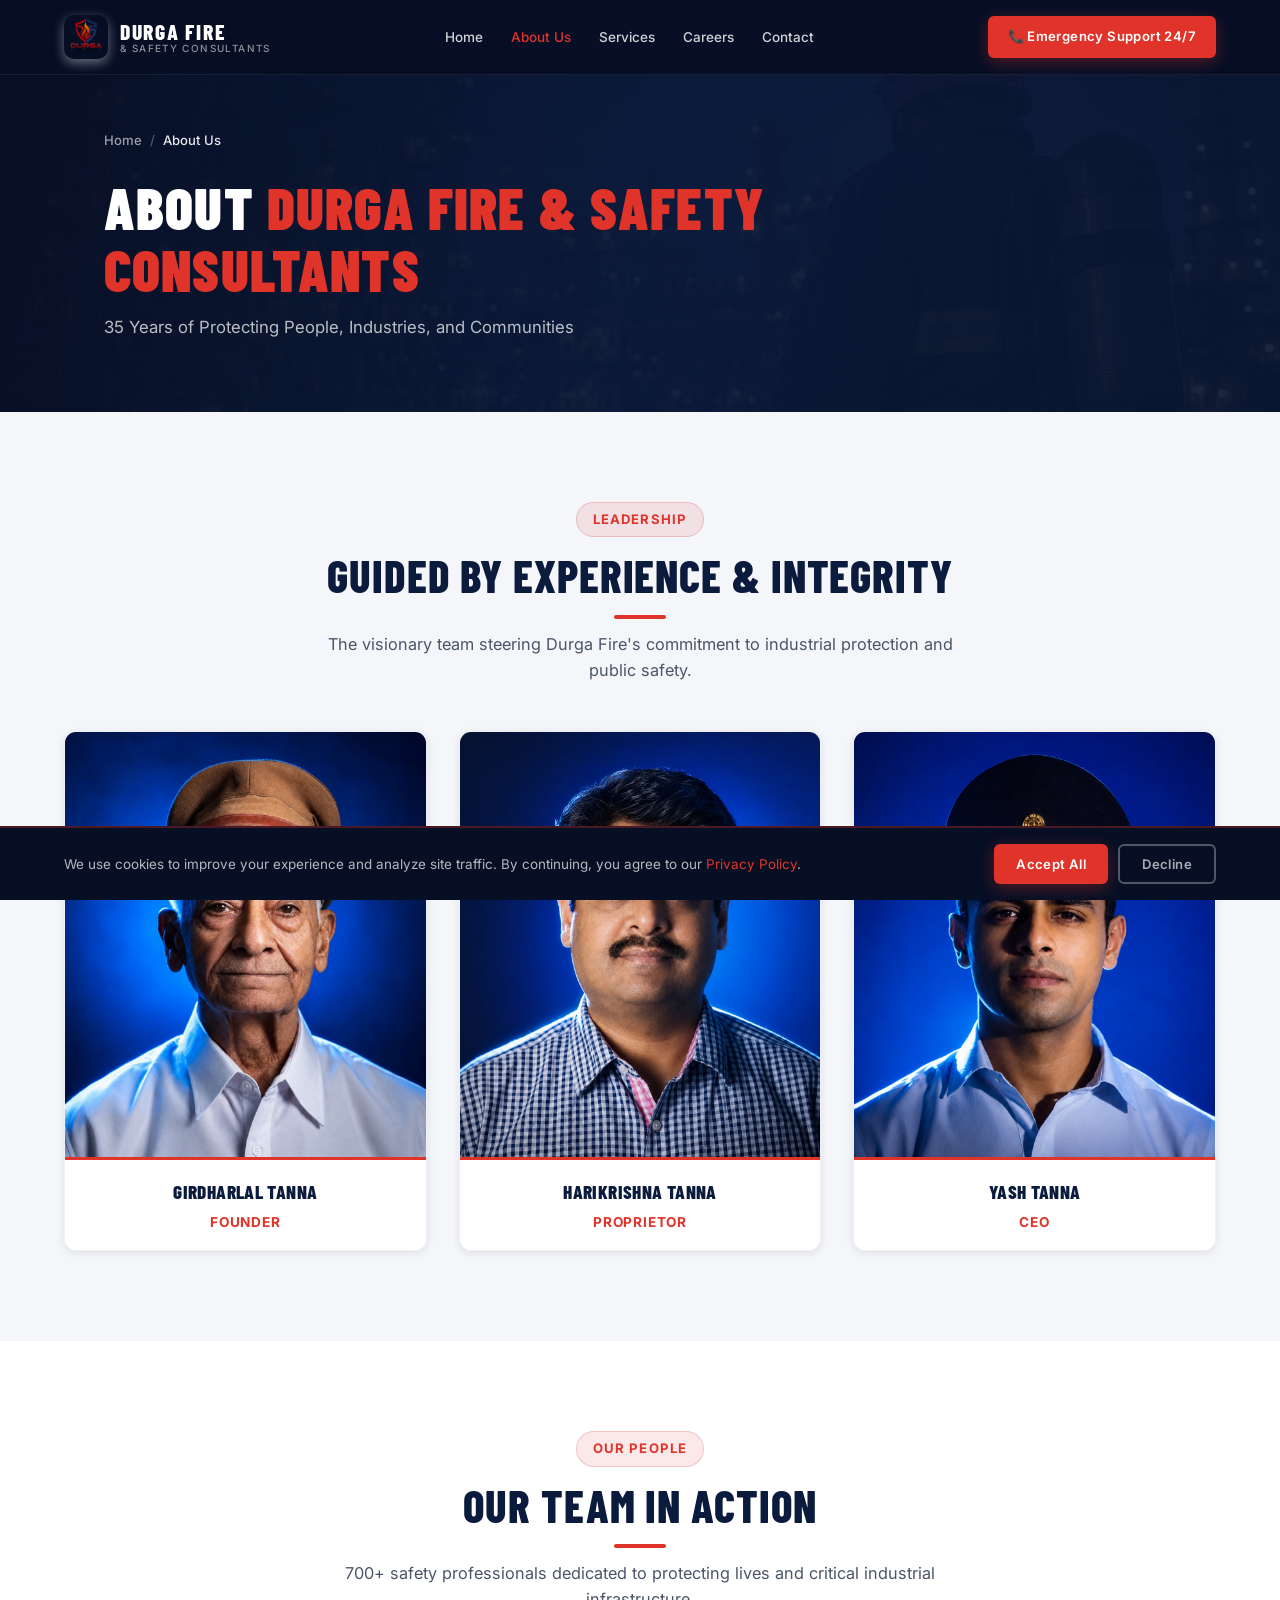
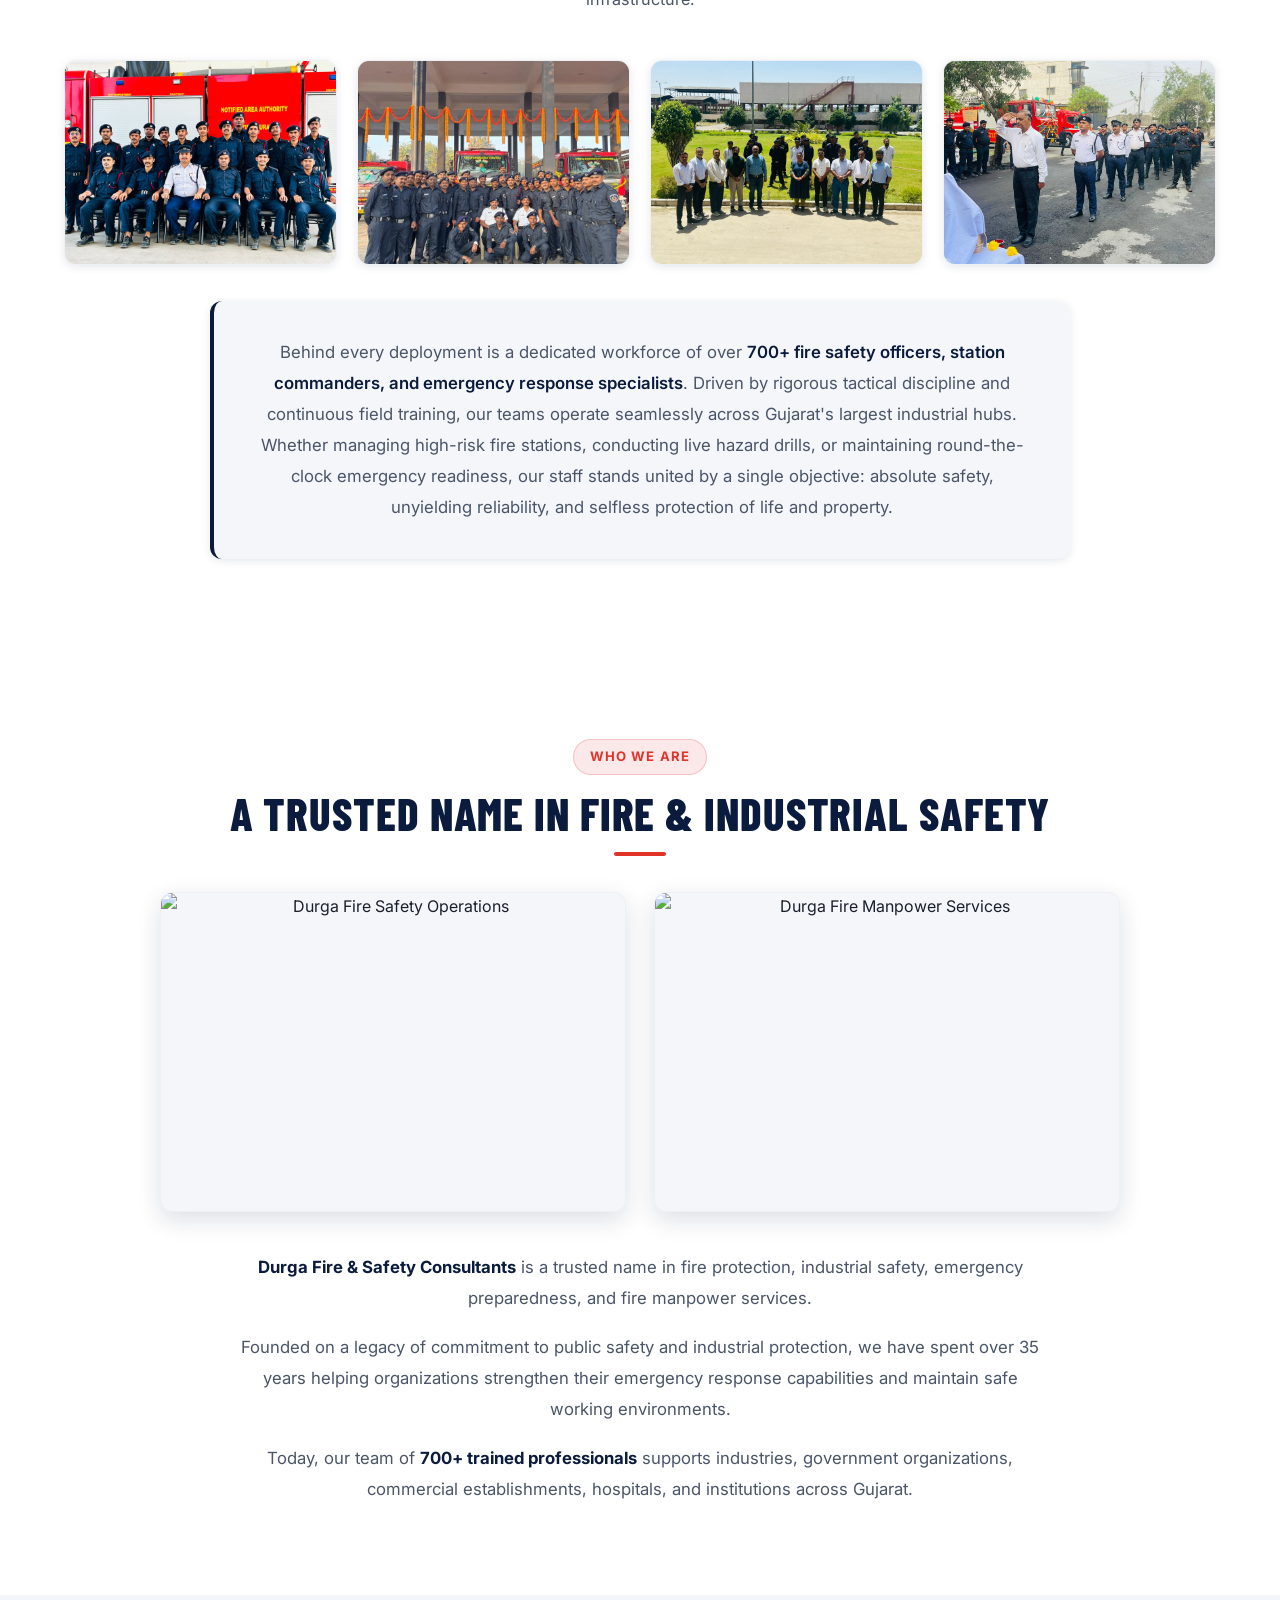
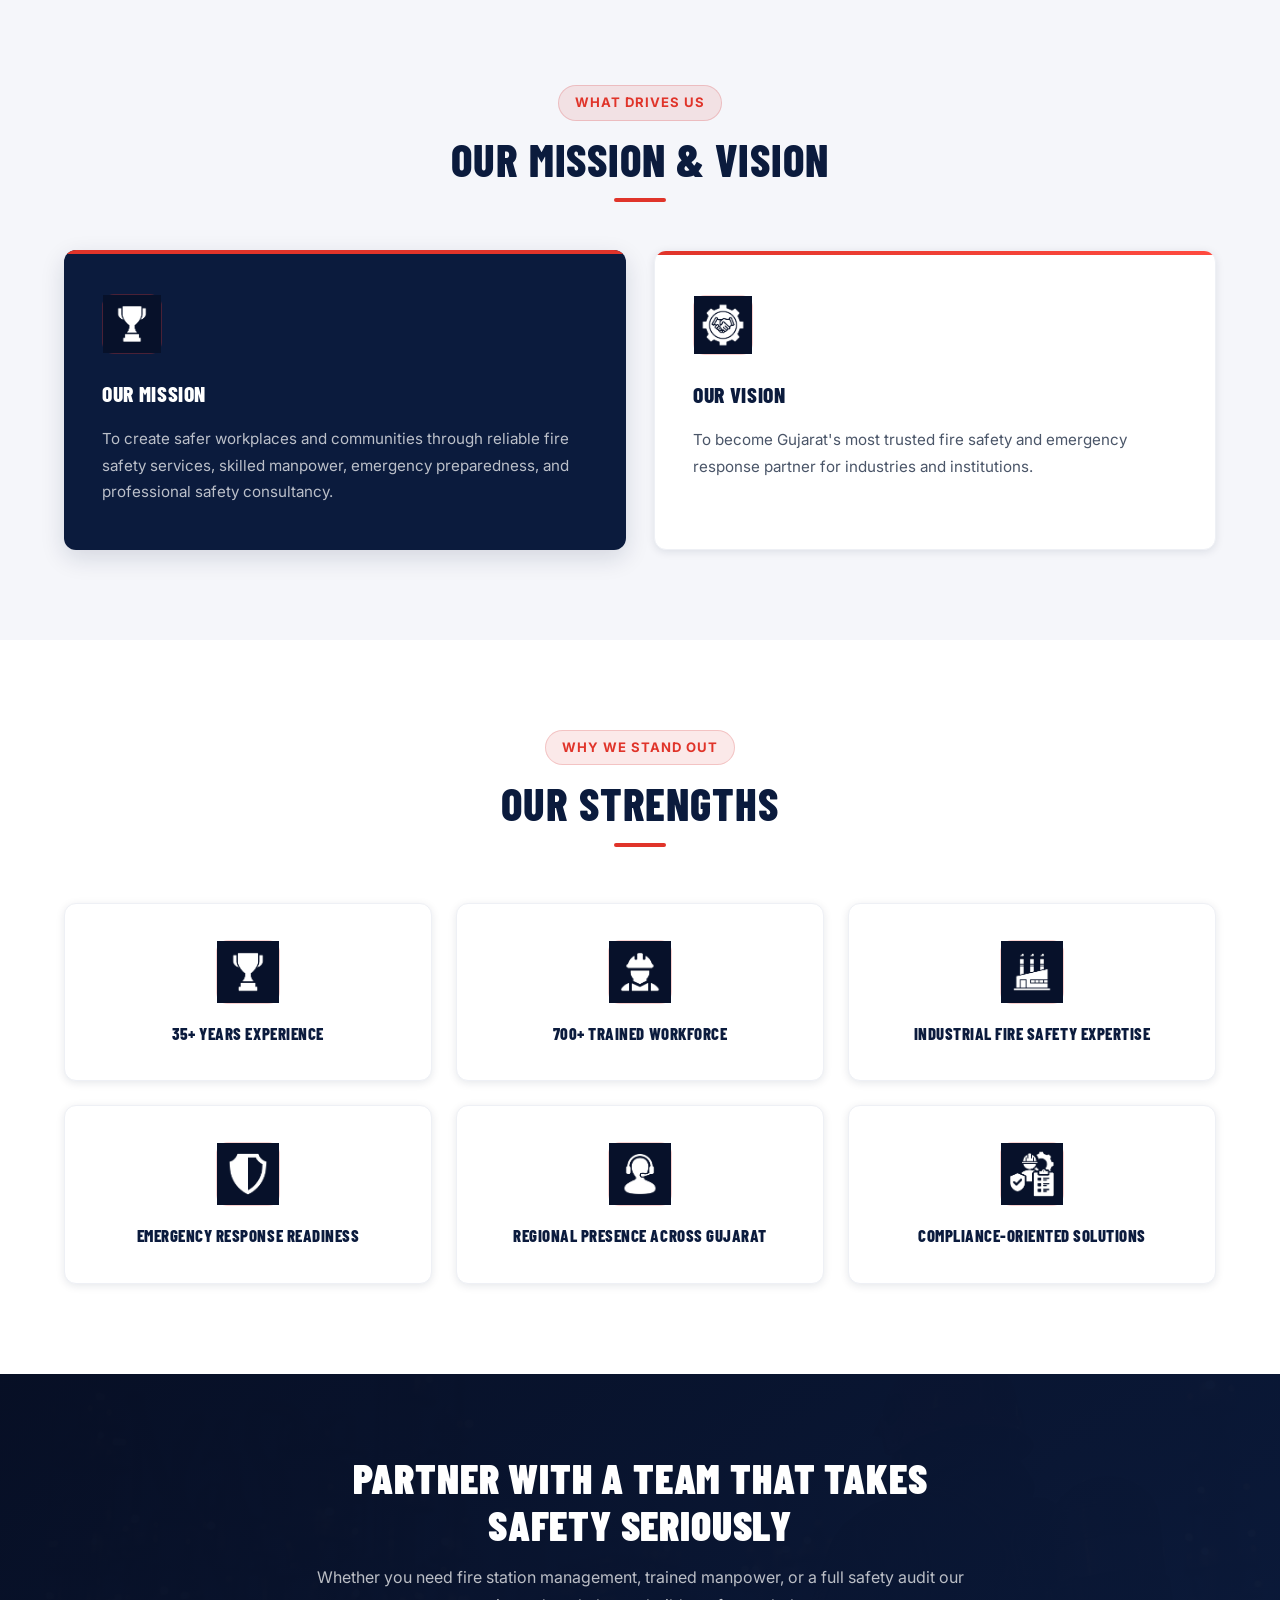
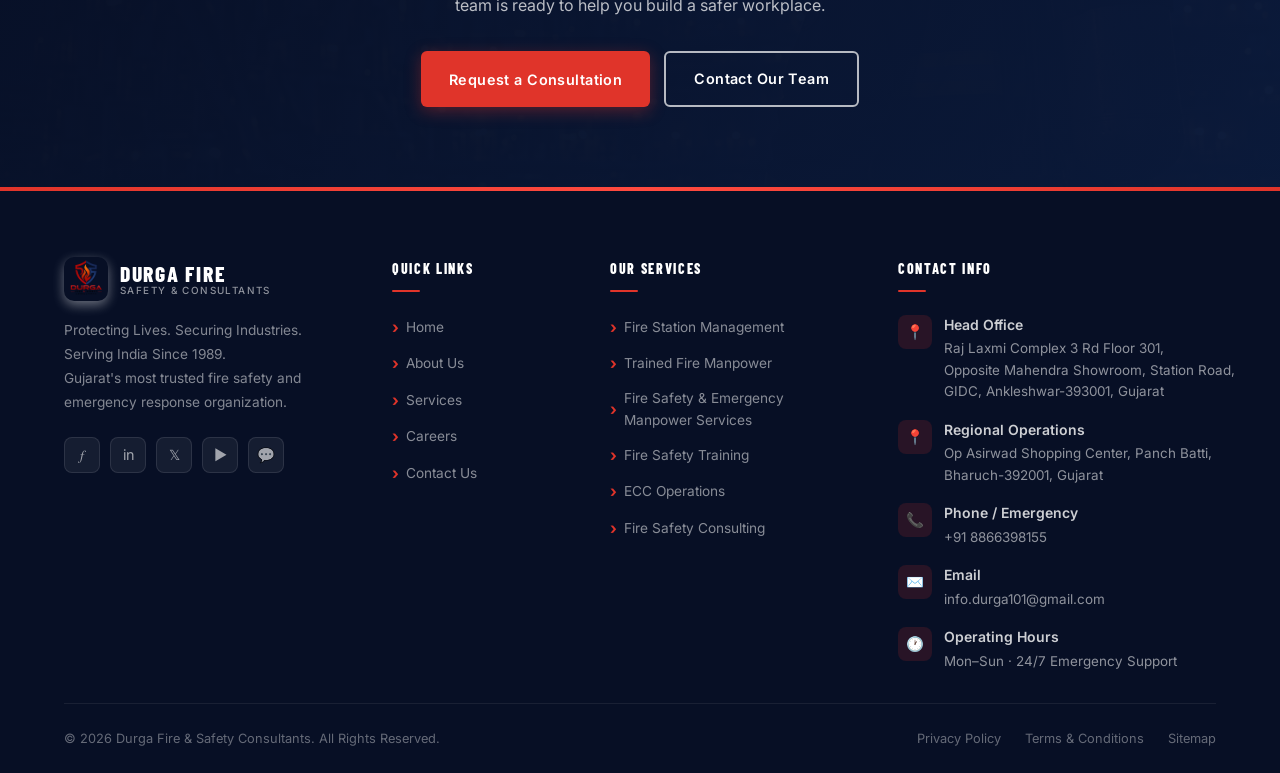
==== commit 9c023755: "update icons all around" ====
--- a/about.html
+++ b/about.html
@@ -382,7 +382,7 @@
 
         <div class="mv-grid">
           <article class="mv-card mv-card-navy reveal">
-            <div class="mv-card-icon" aria-hidden="true">🎯</div>
+            <div class="mv-card-icon" aria-hidden="true"><img src="assets/logos/Legacy.jpeg" alt="Mission"></div>
             <h3>Our Mission</h3>
             <p>
               To create safer workplaces and communities through reliable fire safety services,
@@ -391,7 +391,7 @@
           </article>
 
           <article class="mv-card mv-card-white reveal reveal-delay-1">
-            <div class="mv-card-icon" aria-hidden="true">🔭</div>
+            <div class="mv-card-icon" aria-hidden="true"><img src="assets/logos/Fire Station.jpeg" alt="Vision"></div>
             <h3>Our Vision</h3>
             <p>
               To become Gujarat's most trusted fire safety and emergency response partner
@@ -415,32 +415,34 @@
 
         <div class="strengths-grid">
           <article class="strength-tile reveal">
-            <div class="strength-icon" aria-hidden="true">🏆</div>
+            <div class="strength-icon" aria-hidden="true"><img src="assets/logos/Legacy.jpeg" alt="Legacy"></div>
             <h3>35+ Years Experience</h3>
           </article>
 
           <article class="strength-tile reveal reveal-delay-1">
-            <div class="strength-icon" aria-hidden="true">👥</div>
+            <div class="strength-icon" aria-hidden="true"><img src="assets/logos/Professionals.jpeg"
+                alt="Professionals"></div>
             <h3>700+ Trained Workforce</h3>
           </article>
 
           <article class="strength-tile reveal reveal-delay-2">
-            <div class="strength-icon" aria-hidden="true">🏭</div>
+            <div class="strength-icon" aria-hidden="true"> <img src="assets/logos/Factory.jpeg" alt="Factory"></div>
             <h3>Industrial Fire Safety Expertise</h3>
           </article>
 
           <article class="strength-tile reveal reveal-delay-1">
-            <div class="strength-icon" aria-hidden="true">🚨</div>
+            <div class="strength-icon" aria-hidden="true"><img src="assets/logos/ECC.jpeg" alt="ECC"></div>
             <h3>Emergency Response Readiness</h3>
           </article>
 
           <article class="strength-tile reveal reveal-delay-2">
-            <div class="strength-icon" aria-hidden="true">📍</div>
+            <div class="strength-icon" aria-hidden="true"><img src="assets/logos/Care.jpeg" alt="Care"></div>
             <h3>Regional Presence Across Gujarat</h3>
           </article>
 
           <article class="strength-tile reveal reveal-delay-3">
-            <div class="strength-icon" aria-hidden="true">📋</div>
+            <div class="strength-icon" aria-hidden="true"><img src="assets/logos/Skilled Fireman.jpeg"
+                alt="Skilled Fireman"></div>
             <h3>Compliance-Oriented Solutions</h3>
           </article>
         </div>
--- a/styles.css
+++ b/styles.css
@@ -1027,25 +1027,27 @@
   line-height: 1.45;
 }
 
-/* ─── INDUSTRIES ─────────────────────────────────── */
+/* ─── INDUSTRIES SECTION (STRICTLY SCOPED TO #industries) ─── */
 #industries {
-  background: var(--navy);
+  background: var(--navy, #0B1B3D);
   padding: 80px 0;
   position: relative;
 }
 
-.industries-header {
+#industries .industries-header {
   text-align: center;
   margin-bottom: 50px;
 }
 
-.industries-grid {
+/* Supports both class name variants safely */
+#industries .industry-grid,
+#industries .industries-grid {
   display: grid;
   grid-template-columns: repeat(5, 1fr);
   gap: 20px;
 }
 
-.industry-item {
+#industries .industry-item {
   display: flex;
   flex-direction: column;
   align-items: center;
@@ -1053,33 +1055,34 @@
   gap: 14px;
   padding: 30px 16px;
   border: 1px solid rgba(255, 255, 255, 0.08);
-  border-radius: var(--radius-md);
-  transition: all var(--transition);
+  border-radius: var(--radius-md, 12px);
+  transition: all var(--transition, 0.3s ease);
   cursor: default;
   position: relative;
   overflow: hidden;
 }
 
-.industry-item::before {
+#industries .industry-item::before {
   content: '';
   position: absolute;
   inset: 0;
   background: linear-gradient(135deg, rgba(224, 52, 42, 0.10), transparent);
   opacity: 0;
-  transition: opacity var(--transition);
-}
-
-.industry-item:hover {
+  transition: opacity var(--transition, 0.3s ease);
+}
+
+#industries .industry-item:hover {
   border-color: rgba(224, 52, 42, 0.45);
   transform: translateY(-4px);
   box-shadow: 0 12px 32px rgba(0, 0, 0, 0.30);
 }
 
-.industry-item:hover::before {
+#industries .industry-item:hover::before {
   opacity: 1;
 }
 
-.industry-icon {
+/* ─── CIRCULAR ICON CONTAINER & PHOTO MASKING ─── */
+#industries .industry-icon {
   width: 58px;
   height: 58px;
   background: rgba(255, 255, 255, 0.07);
@@ -1089,17 +1092,30 @@
   justify-content: center;
   font-size: 1.6rem;
   border: 1px solid rgba(255, 255, 255, 0.10);
-  transition: all var(--transition);
+  transition: all var(--transition, 0.3s ease);
   position: relative;
   z-index: 1;
-}
-
-.industry-item:hover .industry-icon {
+  overflow: hidden;
+  /* 👈 CRITICAL: Crops square JPEG photos directly into a clean circle */
+  flex-shrink: 0;
+}
+
+/* Formats JPEG/PNG images inside the circular icon badge */
+#industries .industry-icon img {
+  width: 100%;
+  height: 100%;
+  object-fit: cover;
+  /* 👈 Fills 58px circle completely without gaps */
+  border-radius: 50%;
+  display: block;
+}
+
+#industries .industry-item:hover .industry-icon {
   background: rgba(224, 52, 42, 0.20);
   border-color: rgba(224, 52, 42, 0.40);
 }
 
-.industry-name {
+#industries .industry-name {
   font-size: 0.80rem;
   font-weight: 600;
   color: rgba(255, 255, 255, 0.75);
@@ -1110,9 +1126,32 @@
   z-index: 1;
 }
 
-.industry-item:hover .industry-name {
-  color: var(--white);
-}
+#industries .industry-item:hover .industry-name {
+  color: var(--white, #FFFFFF);
+}
+
+/* ─── RESPONSIVE BREAKPOINTS (SCOPED) ───────────── */
+@media (max-width: 1024px) {
+
+  #industries .industry-grid,
+  #industries .industries-grid {
+    grid-template-columns: repeat(3, 1fr);
+  }
+}
+
+@media (max-width: 640px) {
+
+  #industries .industry-grid,
+  #industries .industries-grid {
+    grid-template-columns: repeat(2, 1fr);
+    gap: 14px;
+  }
+
+  #industries .industry-item {
+    padding: 20px 12px;
+  }
+}
+
 
 /* ─── FEATURED PROJECTS ──────────────────────────── */
 #projects {
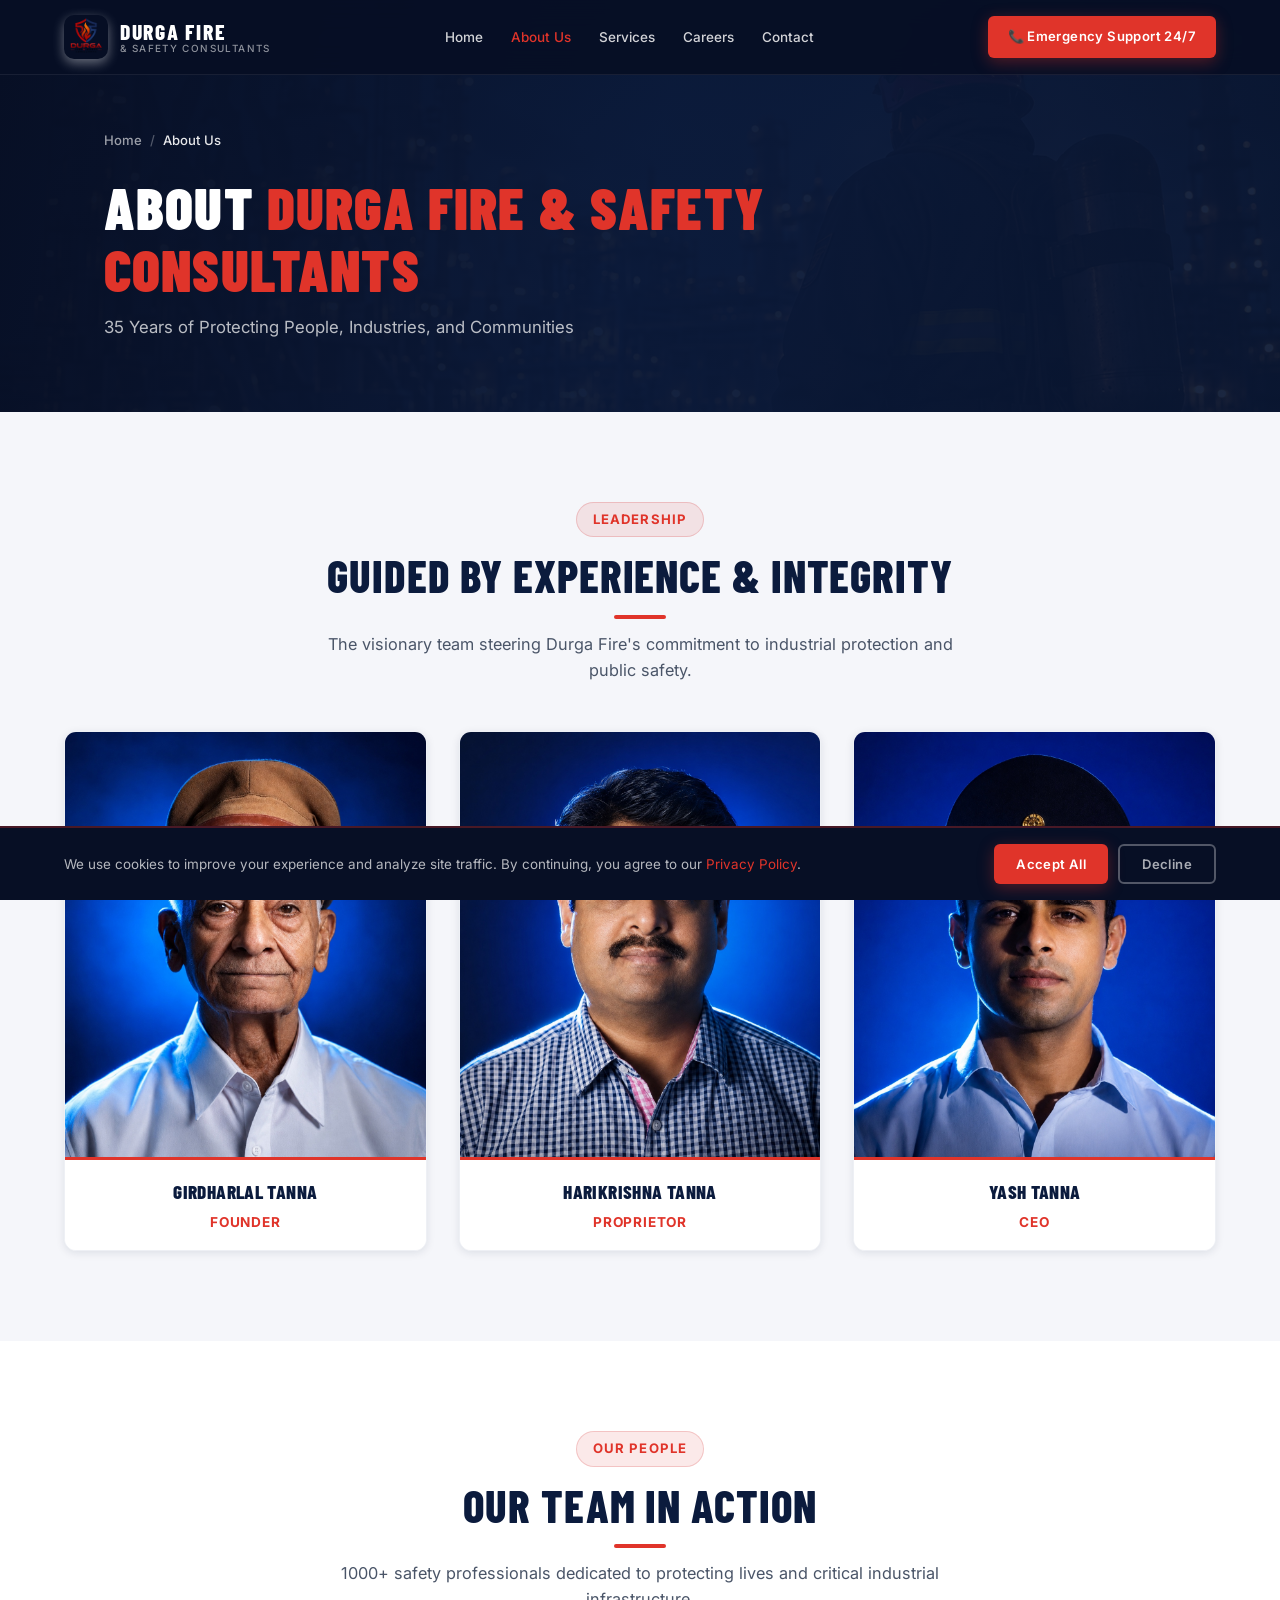
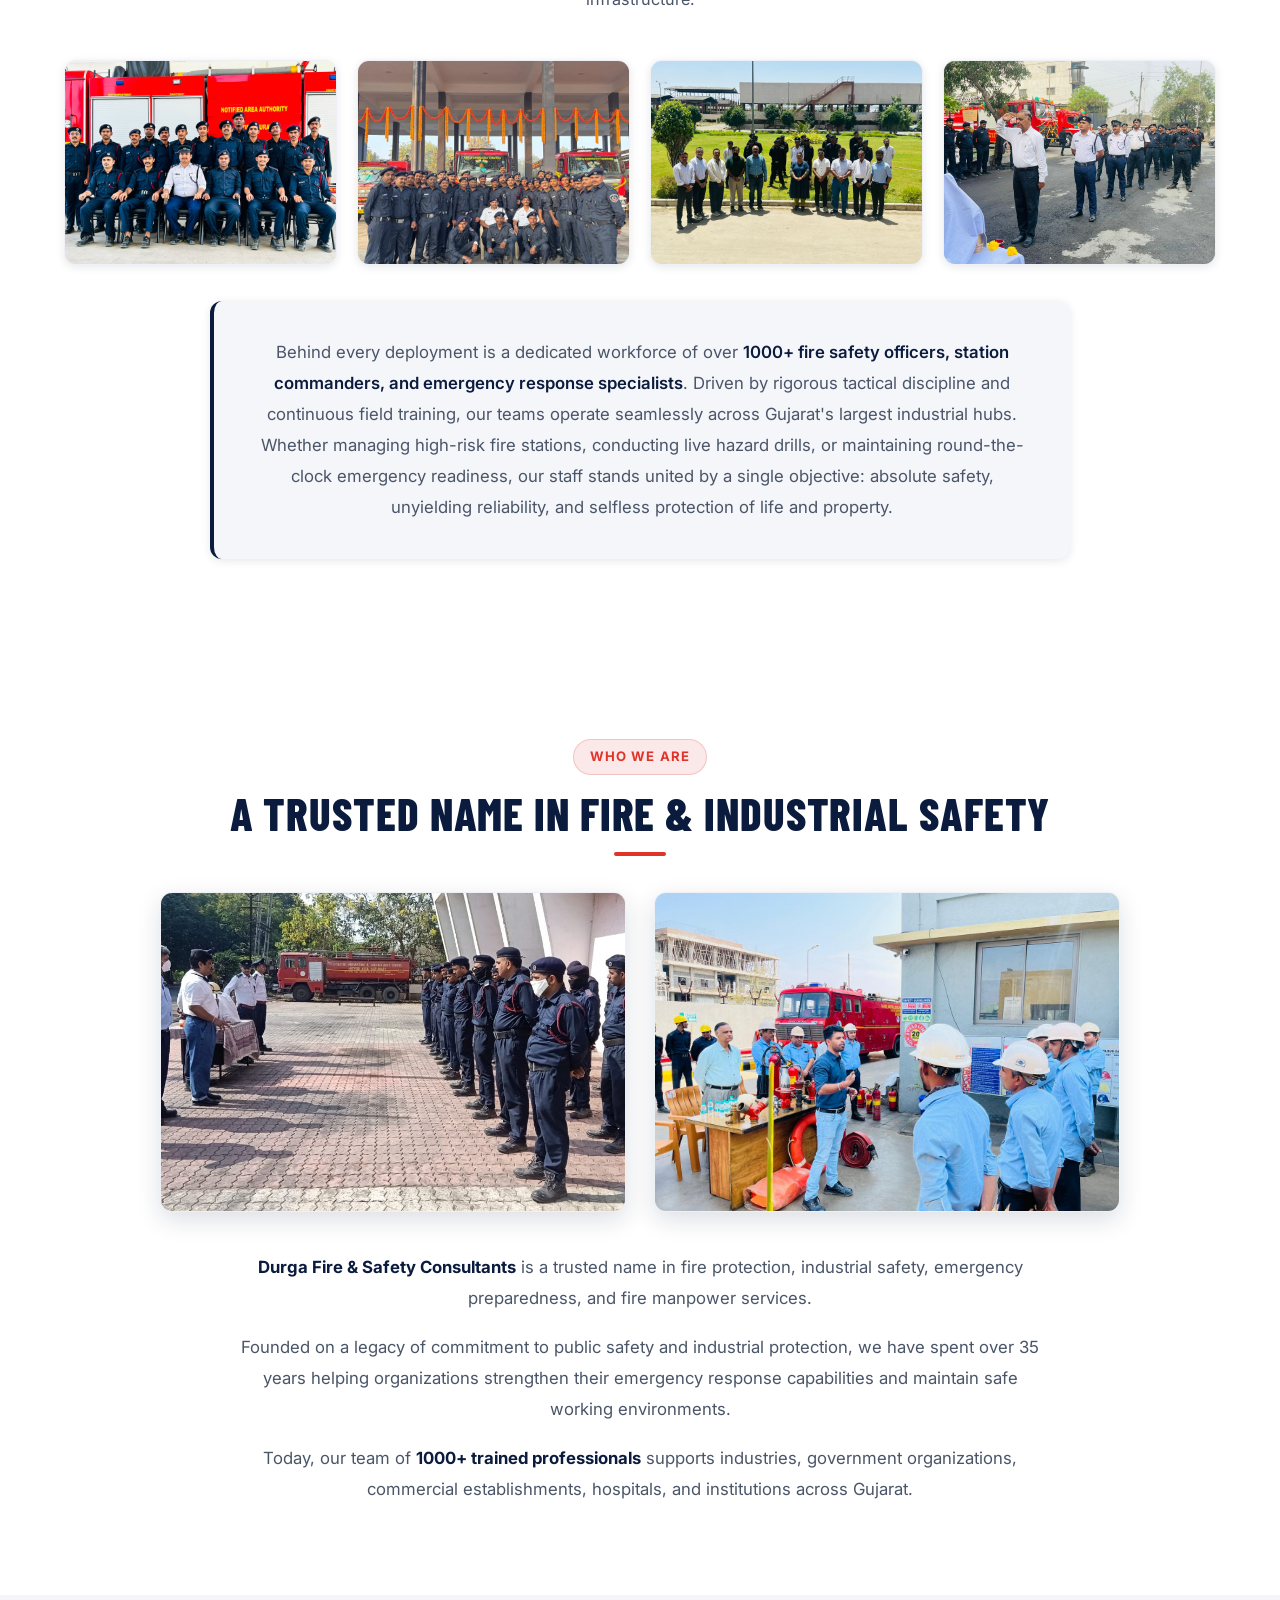
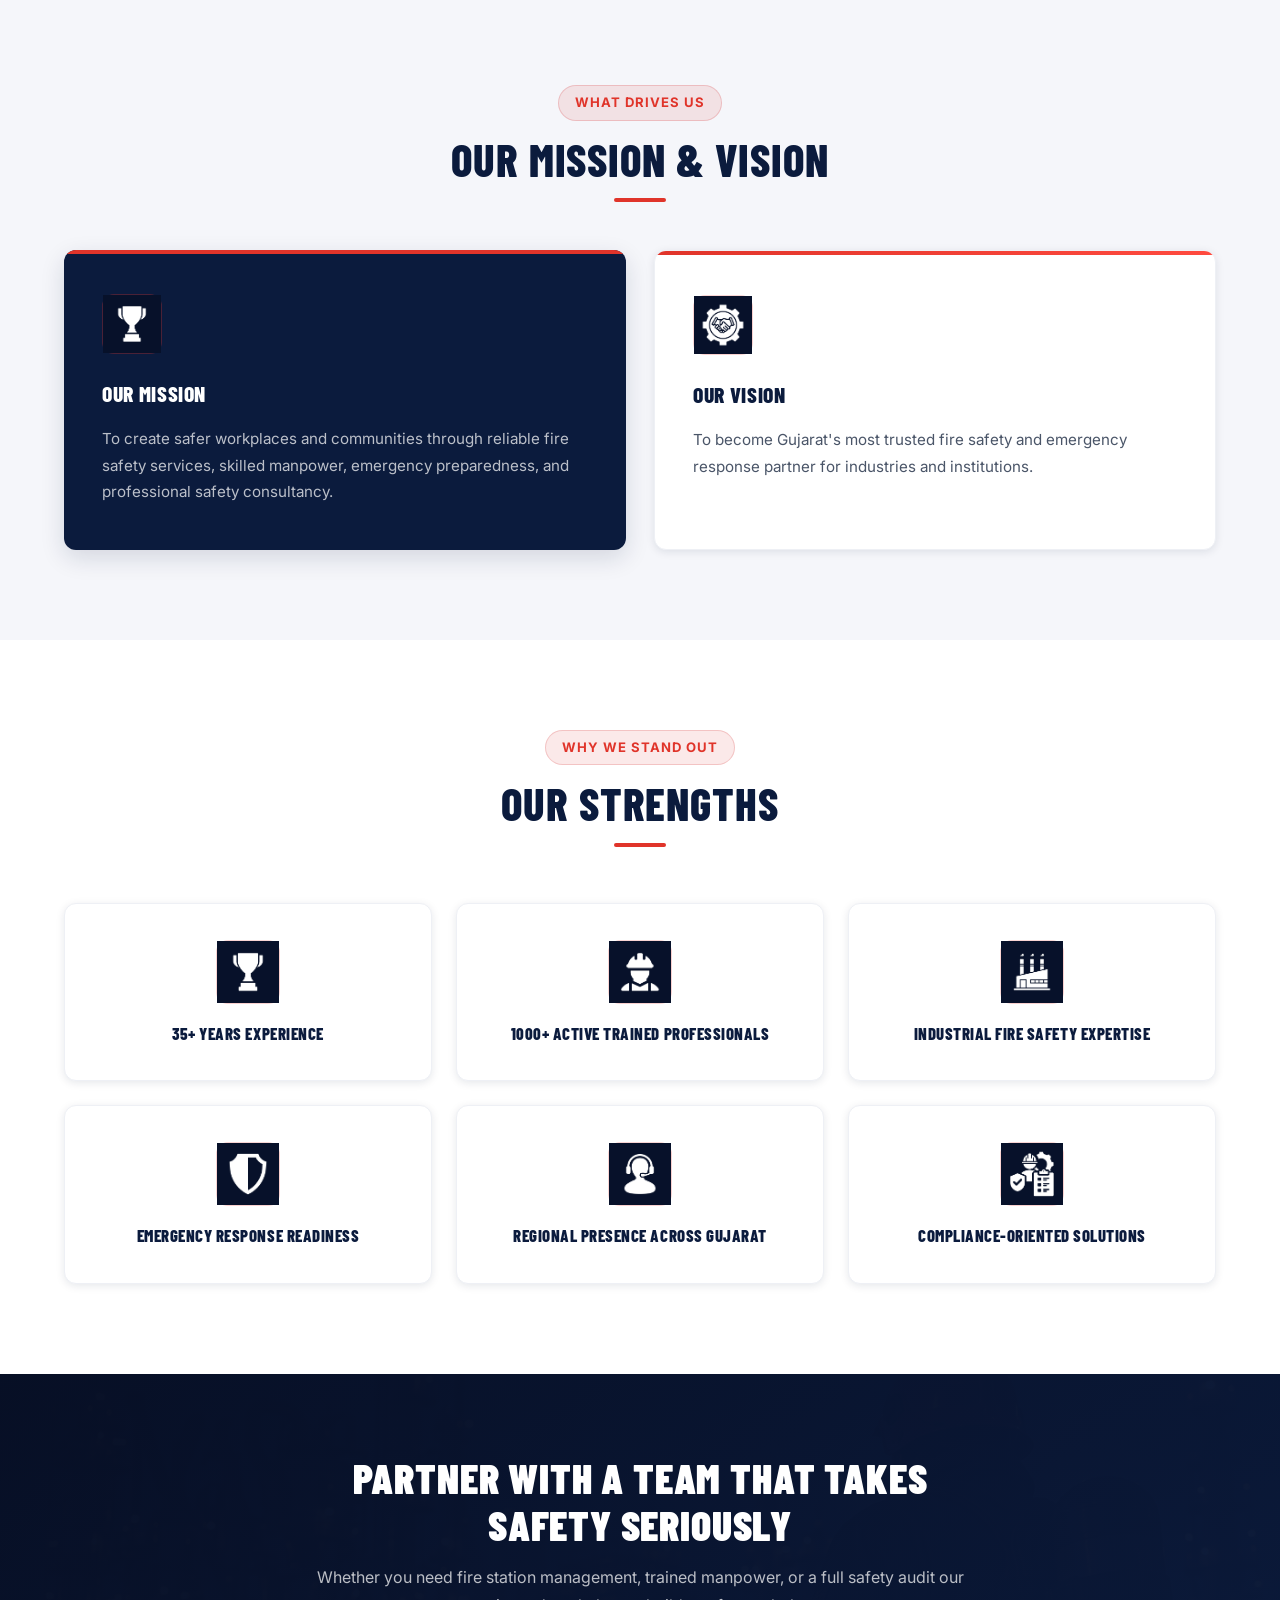
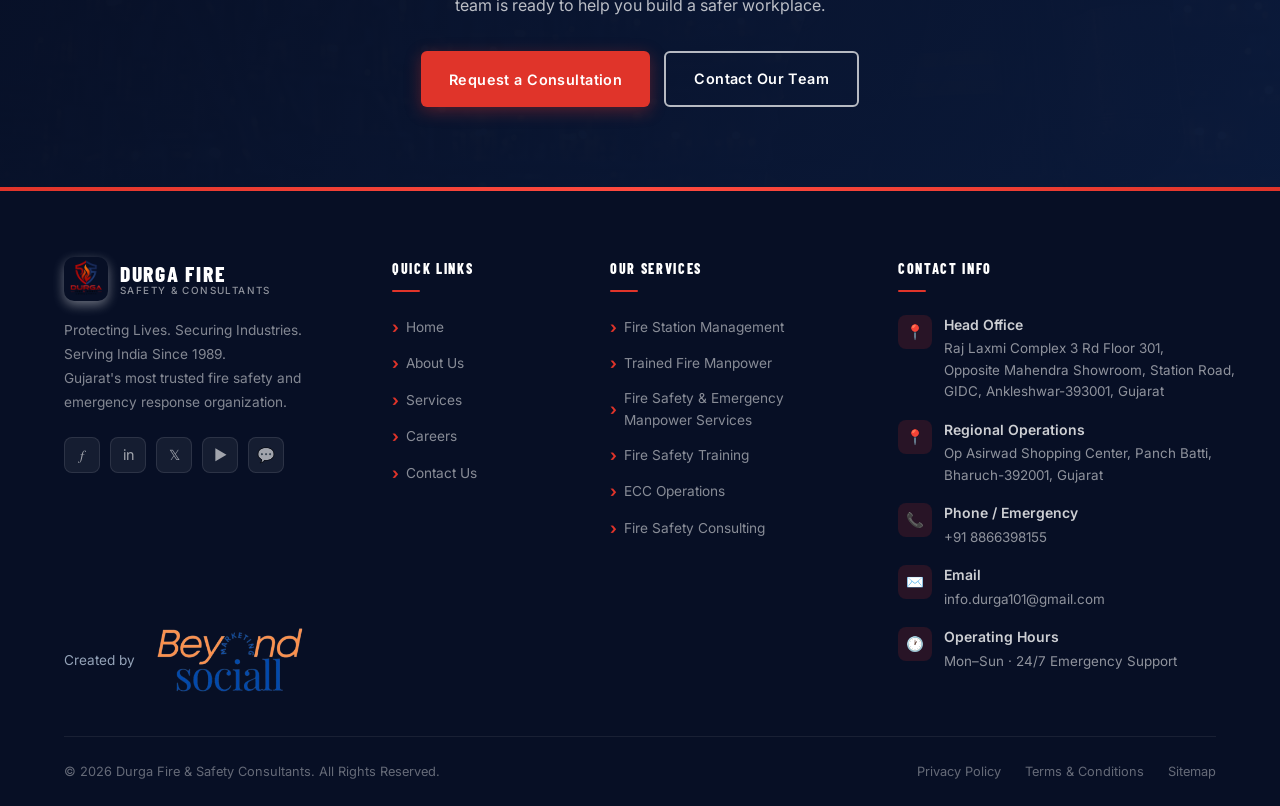
==== commit e3c459e3: "Add files via upload" ====
--- a/about.html
+++ b/about.html
@@ -6,7 +6,7 @@
   <meta name="viewport" content="width=device-width, initial-scale=1.0" />
   <title>About Us Durga Fire & Safety Consultants | 35 Years of Fire Safety Excellence</title>
   <meta name="description"
-    content="Learn about Durga Fire & Safety Consultants  35+ years protecting industries and communities across Gujarat with 700+ trained fire safety professionals." />
+    content="Learn about Durga Fire & Safety Consultants  35+ years protecting industries and communities across Gujarat with 1000+ trained fire safety professionals." />
   <meta name="keywords"
     content="about Durga Fire, fire safety consultants Gujarat, industrial fire safety company, emergency preparedness India" />
   <meta property="og:title" content="About Durga Fire & Safety Consultants" />
@@ -239,7 +239,7 @@
                   <div class="leader-divider"></div>
                   <p class="leader-desc">
                     The architect of Durga Fire's growth, Shri Harikrishna G. Tanna has spent three decades building
-                    Gujarat's most trusted fire safety organization - growing it to 700+ professionals across 40+
+                    Gujarat's most trusted fire safety organization - growing it to 1000+ professionals across 40+
                     industrial clients, making Durga Fire the gold standard across Gujarat's GIDC zones.
                   </p>
                 </div>
@@ -289,7 +289,7 @@
         <div class="team-header text-center">
           <span class="section-tag">Our People</span>
           <h2 class="section-heading centered">Our Team in Action</h2>
-          <p class="section-subtitle centered">700+ safety professionals dedicated to protecting lives and critical
+          <p class="section-subtitle centered">1000+ safety professionals dedicated to protecting lives and critical
             industrial infrastructure.</p>
         </div>
 
@@ -312,7 +312,7 @@
         <!-- Teamwork Description Block -->
         <div class="team-description reveal">
           <p>
-            Behind every deployment is a dedicated workforce of over <strong>700+ fire safety officers, station
+            Behind every deployment is a dedicated workforce of over <strong>1000+ fire safety officers, station
               commanders, and emergency response specialists</strong>. Driven by rigorous tactical discipline and
             continuous field training, our teams operate seamlessly across Gujarat's largest industrial hubs. Whether
             managing high-risk fire stations, conducting live hazard drills, or maintaining round-the-clock emergency
@@ -359,7 +359,7 @@
               maintain safe working environments.
             </p>
             <p>
-              Today, our team of <strong>700+ trained professionals</strong> supports industries,
+              Today, our team of <strong>1000+ trained professionals</strong> supports industries,
               government organizations, commercial establishments, hospitals, and institutions
               across Gujarat.
             </p>
@@ -422,7 +422,7 @@
           <article class="strength-tile reveal reveal-delay-1">
             <div class="strength-icon" aria-hidden="true"><img src="assets/logos/Professionals.jpeg"
                 alt="Professionals"></div>
-            <h3>700+ Trained Workforce</h3>
+            <h3>1000+ Active Trained Professionals</h3>
           </article>
 
           <article class="strength-tile reveal reveal-delay-2">
--- a/styles.css
+++ b/styles.css
@@ -1648,6 +1648,43 @@
   color: rgba(255, 255, 255, 0.75);
 }
 
+/* Container placed below socials */
+.footer-credits {
+  margin-top: 8rem;
+  display: flex;
+  align-items: center;
+  /* Vertally centers text with logo height */
+  justify-content: flex-start;
+  /* Strictly keeps everything left-aligned */
+  gap: 8px;
+  width: 100%;
+}
+
+.credits-text {
+  font-size: 0.85rem;
+  color: #94a3b8;
+  /* Matching the footer body text color */
+  line-height: 1;
+}
+
+.credits-link {
+  display: inline-flex;
+  align-items: center;
+}
+
+.credits-logo {
+  height: 120px;
+  /* Adjust height to fit your logo aspect ratio */
+  width: auto;
+  object-fit: contain;
+  display: block;
+  transition: transform 0.2s ease, opacity 0.2s ease;
+}
+
+.credits-link:hover .credits-logo {
+  opacity: 0.85;
+  transform: scale(1.05);
+}
 
 /* ─── SCROLL REVEAL ANIMATION ────────────────────── */
 .reveal {
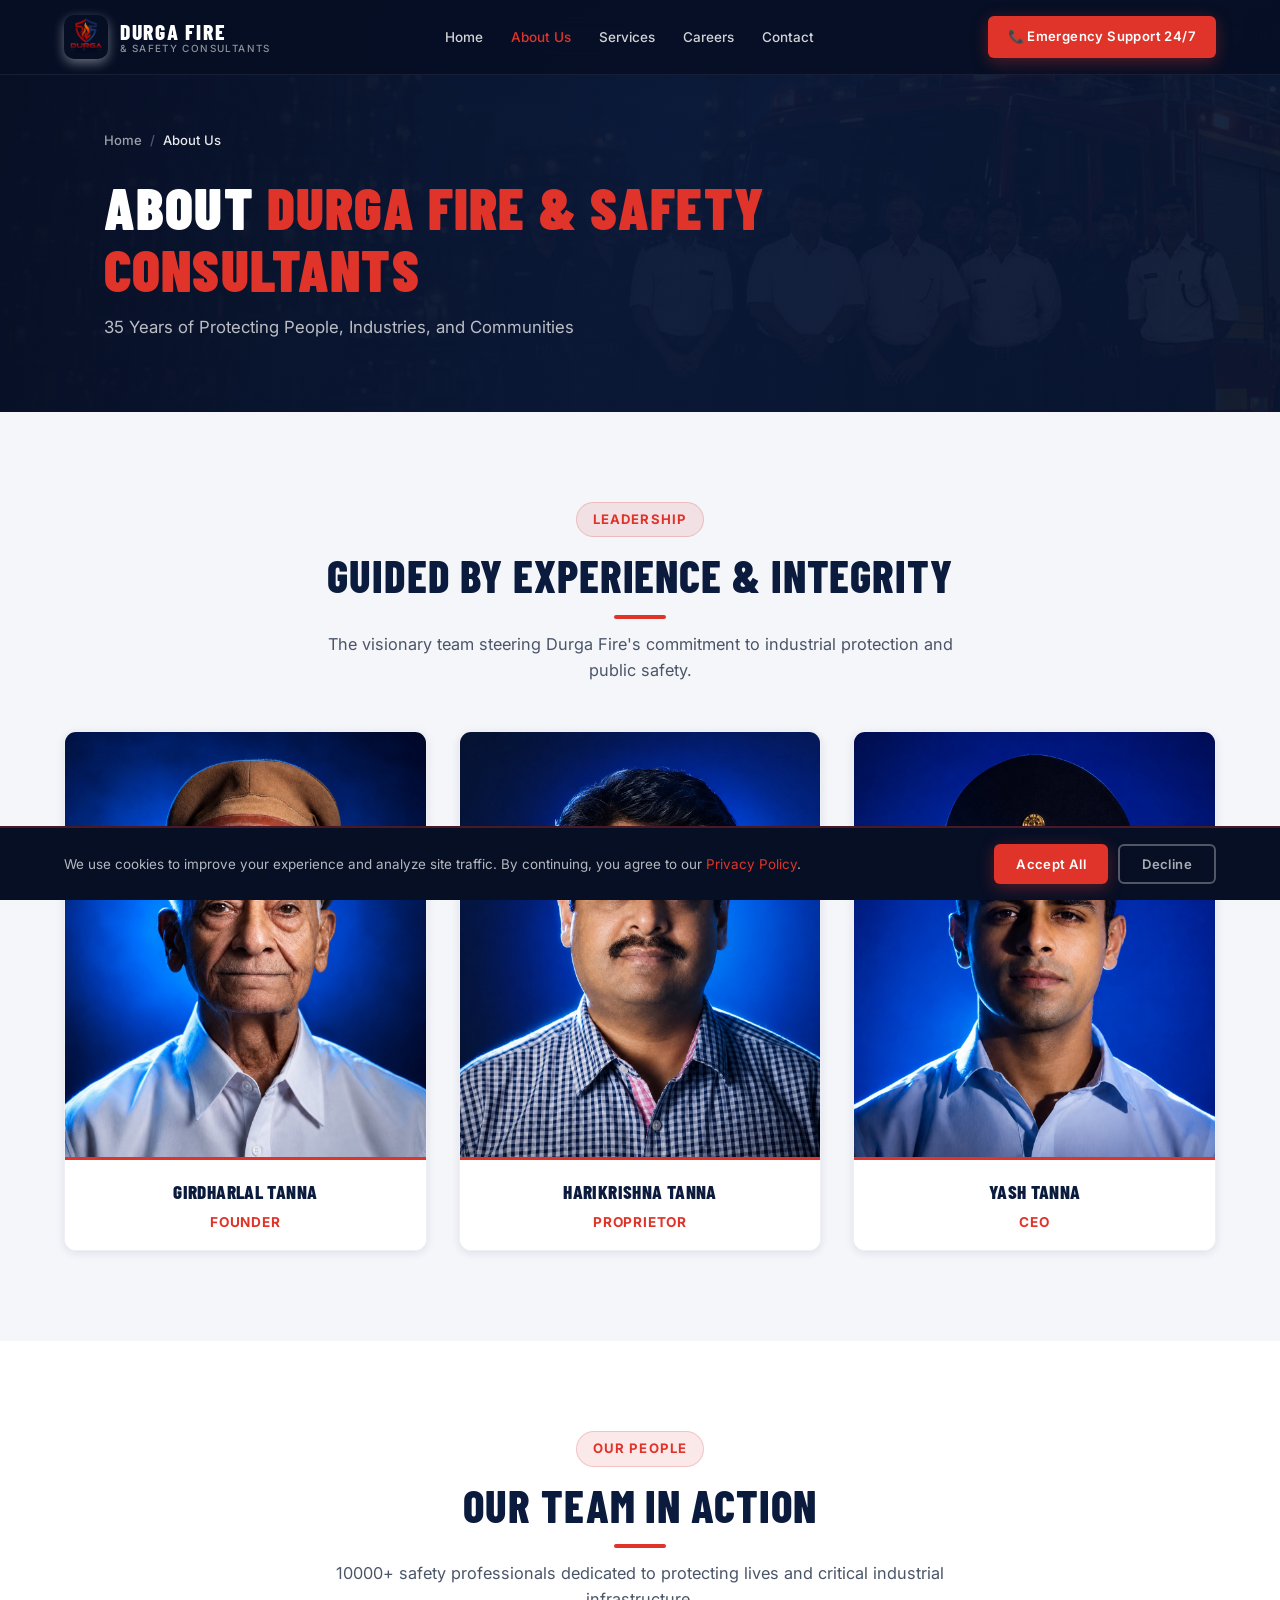
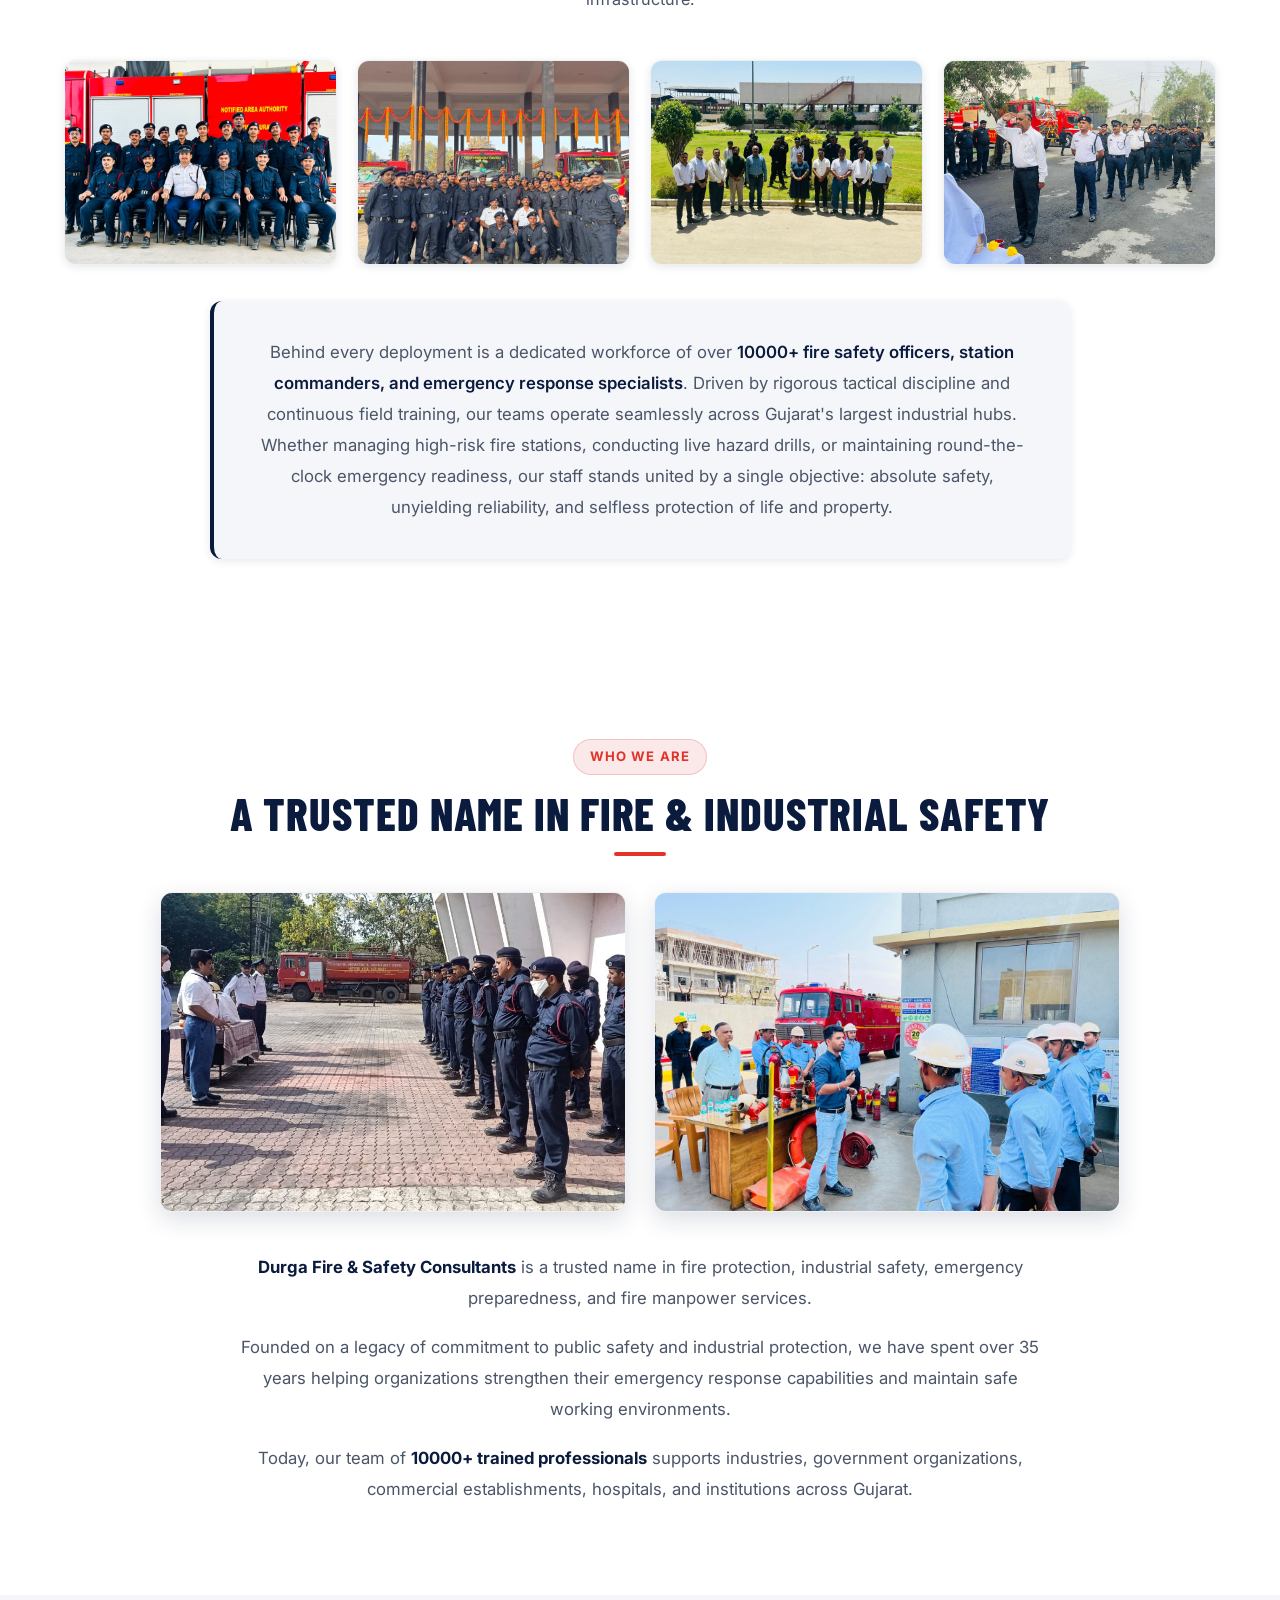
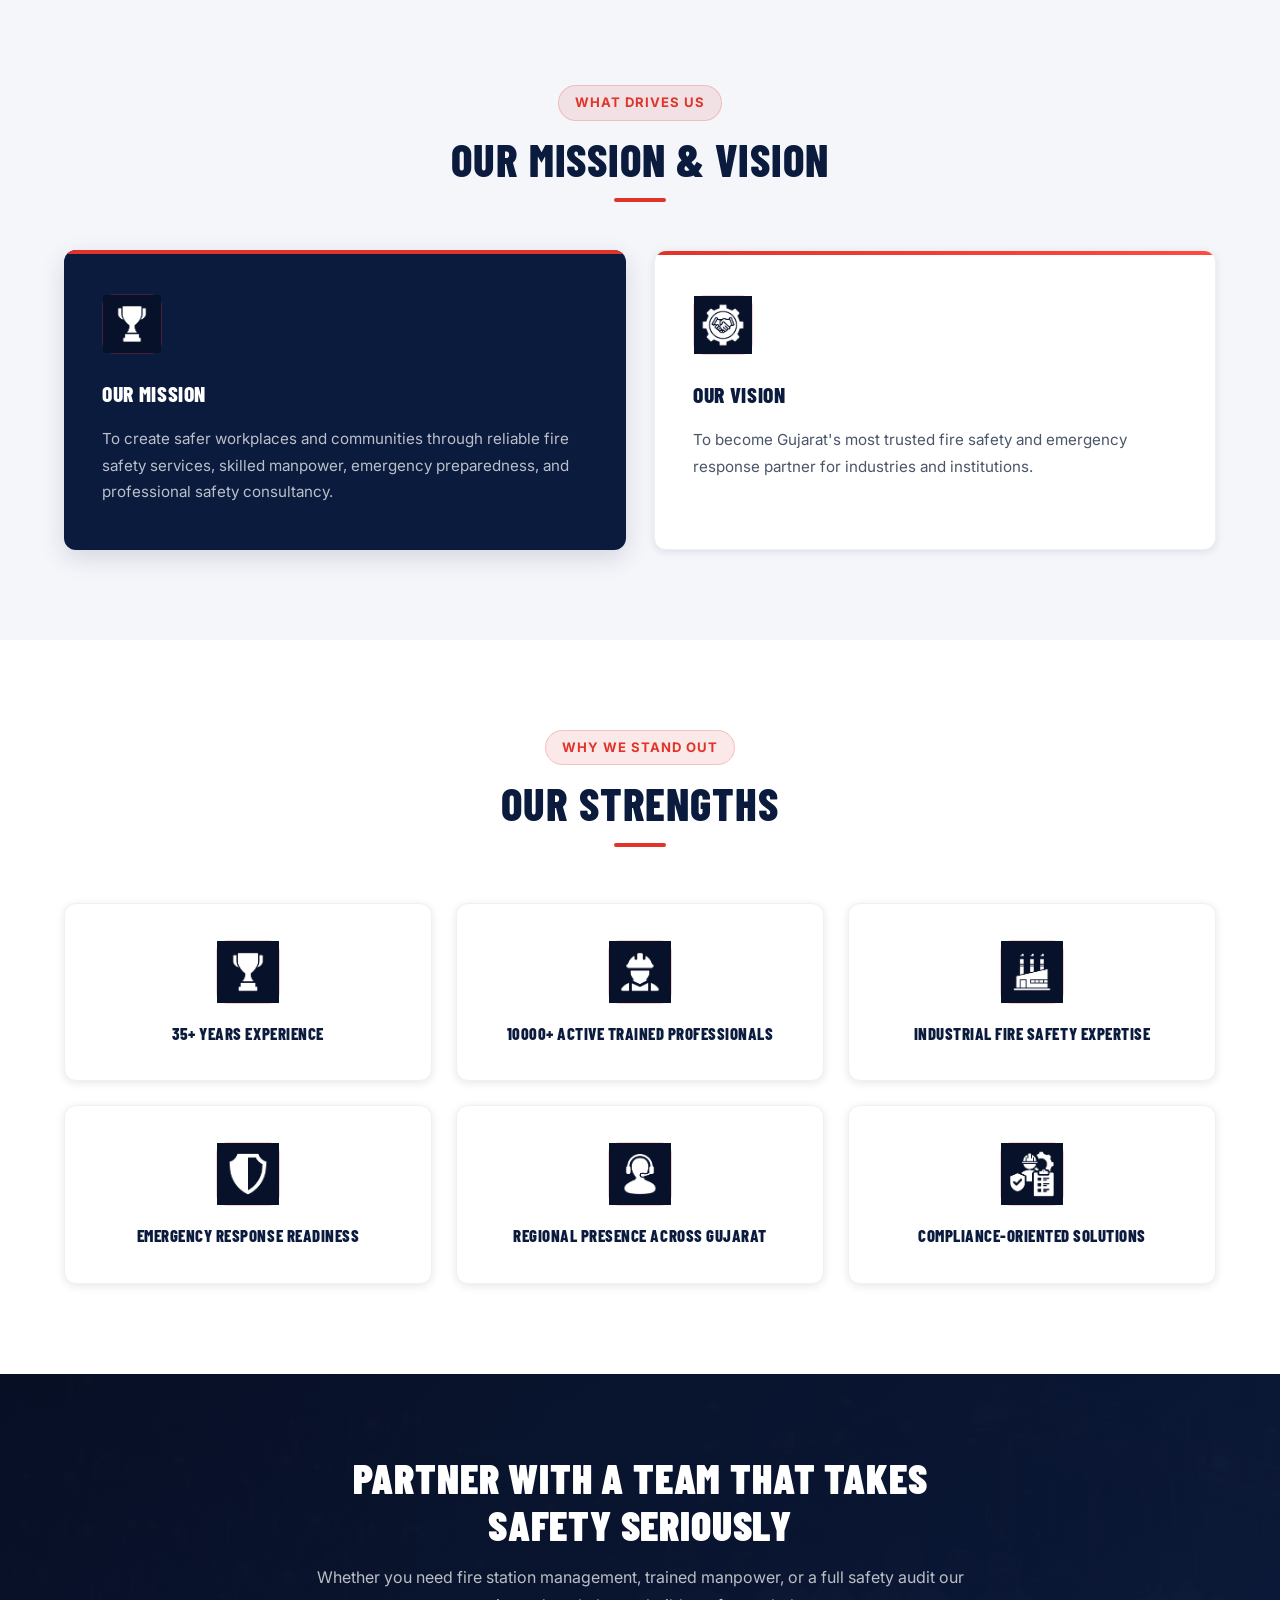
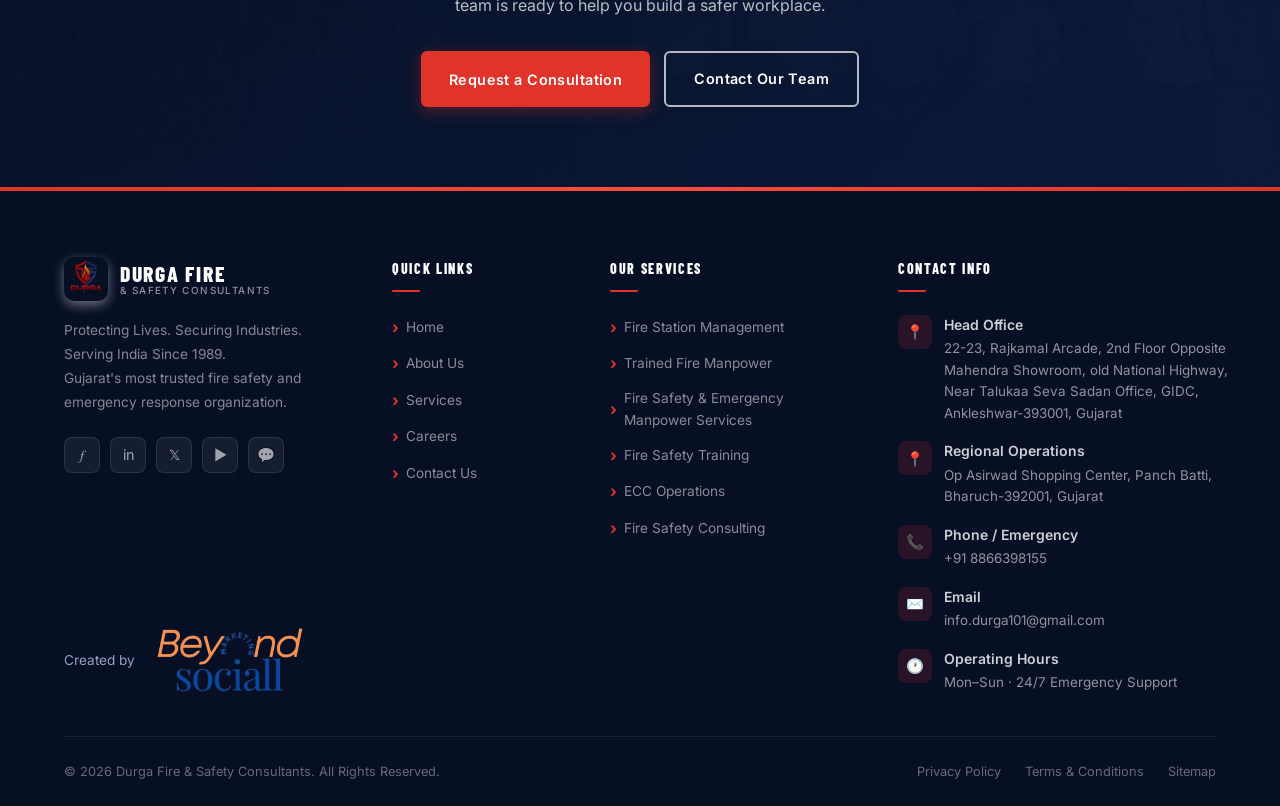
==== commit 64fd2b52: "10000" ====
--- a/about.html
+++ b/about.html
@@ -6,7 +6,7 @@
   <meta name="viewport" content="width=device-width, initial-scale=1.0" />
   <title>About Us Durga Fire & Safety Consultants | 35 Years of Fire Safety Excellence</title>
   <meta name="description"
-    content="Learn about Durga Fire & Safety Consultants  35+ years protecting industries and communities across Gujarat with 1000+ trained fire safety professionals." />
+    content="Learn about Durga Fire & Safety Consultants  35+ years protecting industries and communities across Gujarat with 10000+ trained fire safety professionals." />
   <meta name="keywords"
     content="about Durga Fire, fire safety consultants Gujarat, industrial fire safety company, emergency preparedness India" />
   <meta property="og:title" content="About Durga Fire & Safety Consultants" />
@@ -239,7 +239,7 @@
                   <div class="leader-divider"></div>
                   <p class="leader-desc">
                     The architect of Durga Fire's growth, Shri Harikrishna G. Tanna has spent three decades building
-                    Gujarat's most trusted fire safety organization - growing it to 1000+ professionals across 40+
+                    Gujarat's most trusted fire safety organization - growing it to 10000+ professionals across 40+
                     industrial clients, making Durga Fire the gold standard across Gujarat's GIDC zones.
                   </p>
                 </div>
@@ -289,7 +289,7 @@
         <div class="team-header text-center">
           <span class="section-tag">Our People</span>
           <h2 class="section-heading centered">Our Team in Action</h2>
-          <p class="section-subtitle centered">1000+ safety professionals dedicated to protecting lives and critical
+          <p class="section-subtitle centered">10000+ safety professionals dedicated to protecting lives and critical
             industrial infrastructure.</p>
         </div>
 
@@ -312,7 +312,7 @@
         <!-- Teamwork Description Block -->
         <div class="team-description reveal">
           <p>
-            Behind every deployment is a dedicated workforce of over <strong>1000+ fire safety officers, station
+            Behind every deployment is a dedicated workforce of over <strong>10000+ fire safety officers, station
               commanders, and emergency response specialists</strong>. Driven by rigorous tactical discipline and
             continuous field training, our teams operate seamlessly across Gujarat's largest industrial hubs. Whether
             managing high-risk fire stations, conducting live hazard drills, or maintaining round-the-clock emergency
@@ -359,7 +359,7 @@
               maintain safe working environments.
             </p>
             <p>
-              Today, our team of <strong>1000+ trained professionals</strong> supports industries,
+              Today, our team of <strong>10000+ trained professionals</strong> supports industries,
               government organizations, commercial establishments, hospitals, and institutions
               across Gujarat.
             </p>
@@ -422,7 +422,7 @@
           <article class="strength-tile reveal reveal-delay-1">
             <div class="strength-icon" aria-hidden="true"><img src="assets/logos/Professionals.jpeg"
                 alt="Professionals"></div>
-            <h3>1000+ Active Trained Professionals</h3>
+            <h3>10000+ Active Trained Professionals</h3>
           </article>
 
           <article class="strength-tile reveal reveal-delay-2">
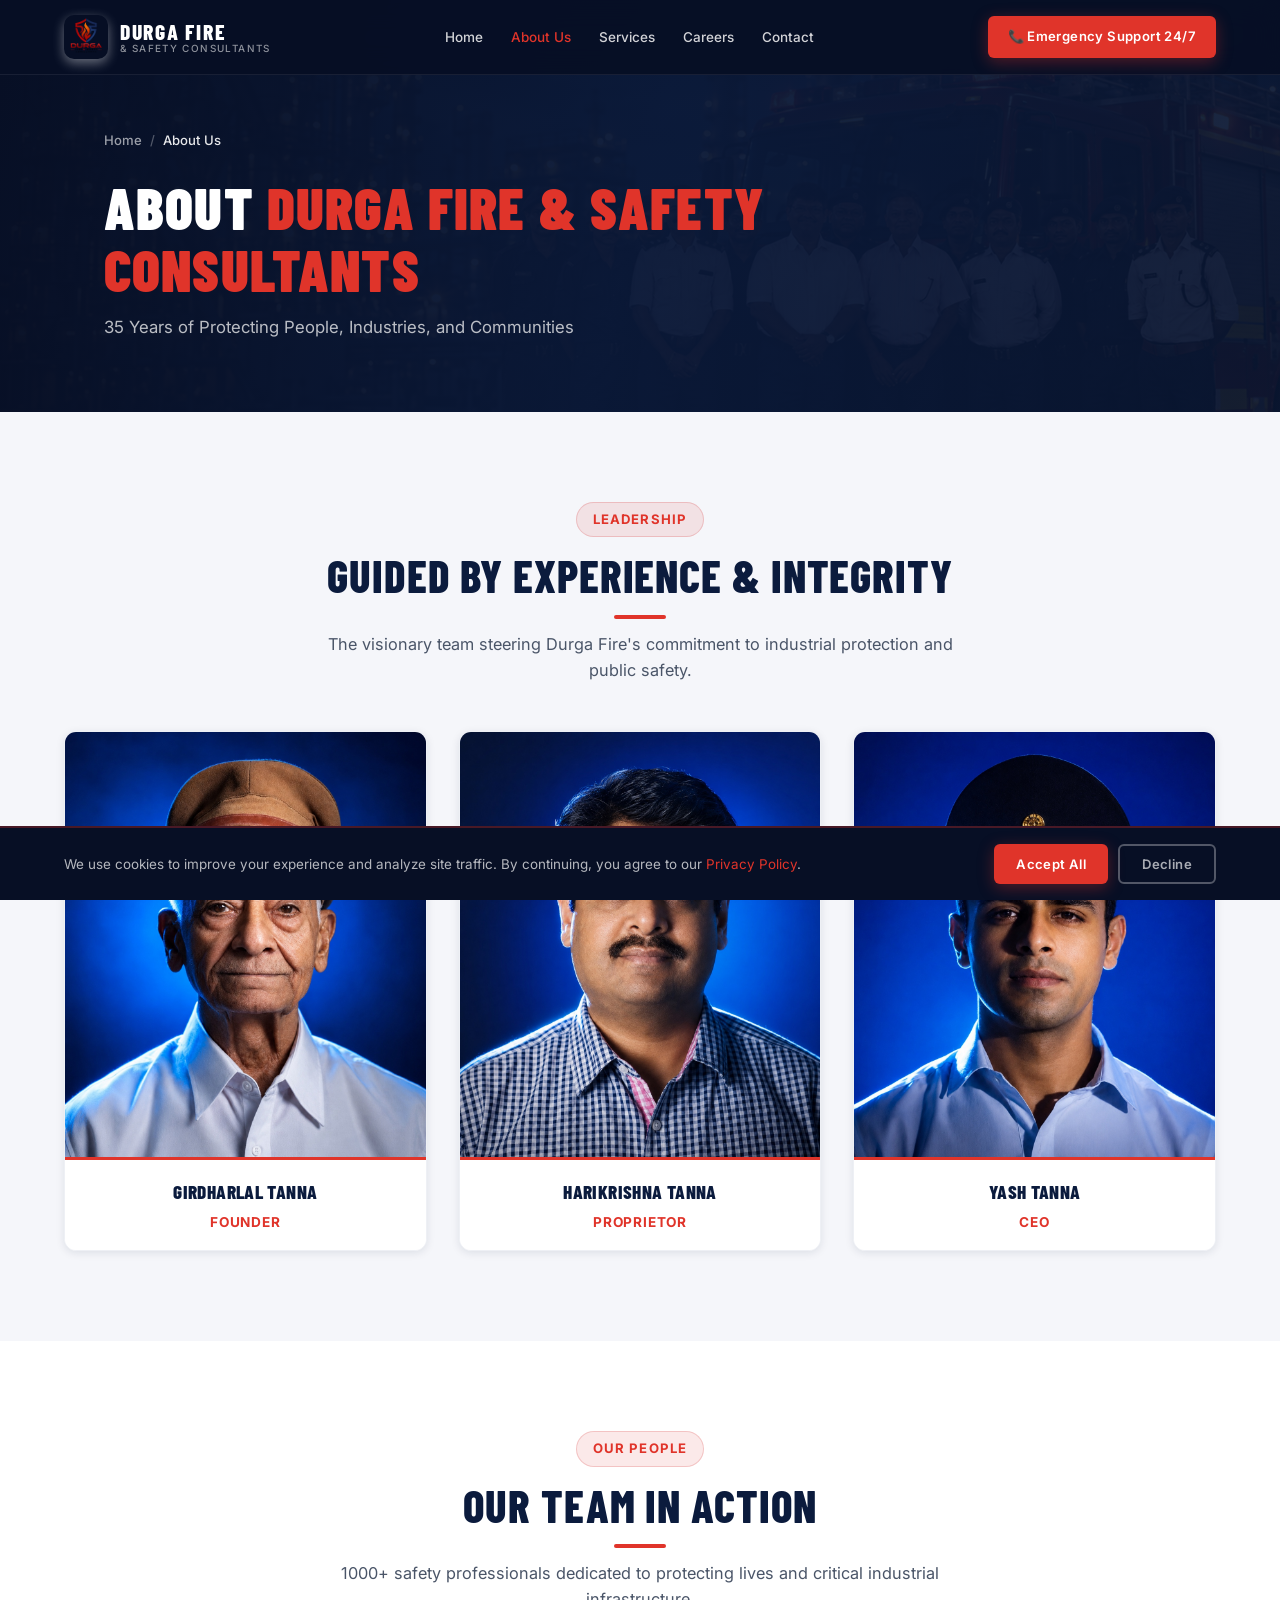
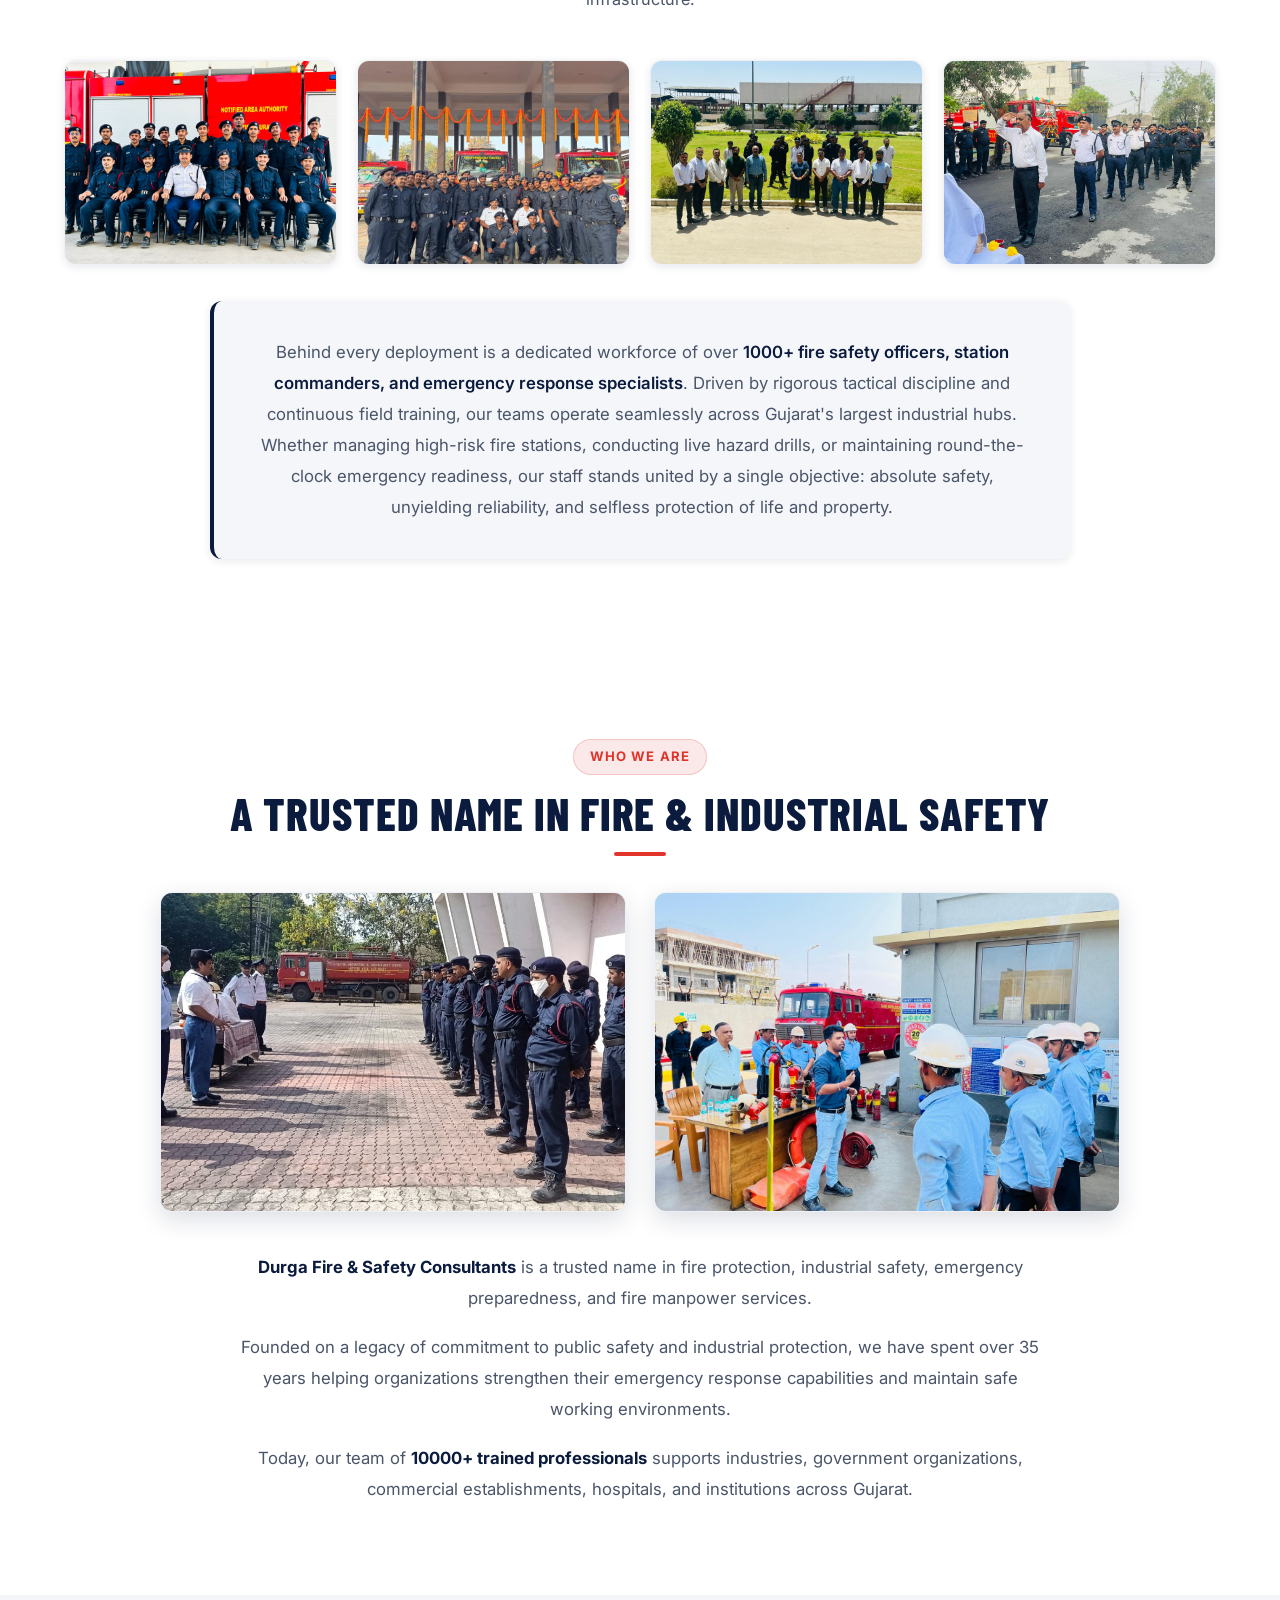
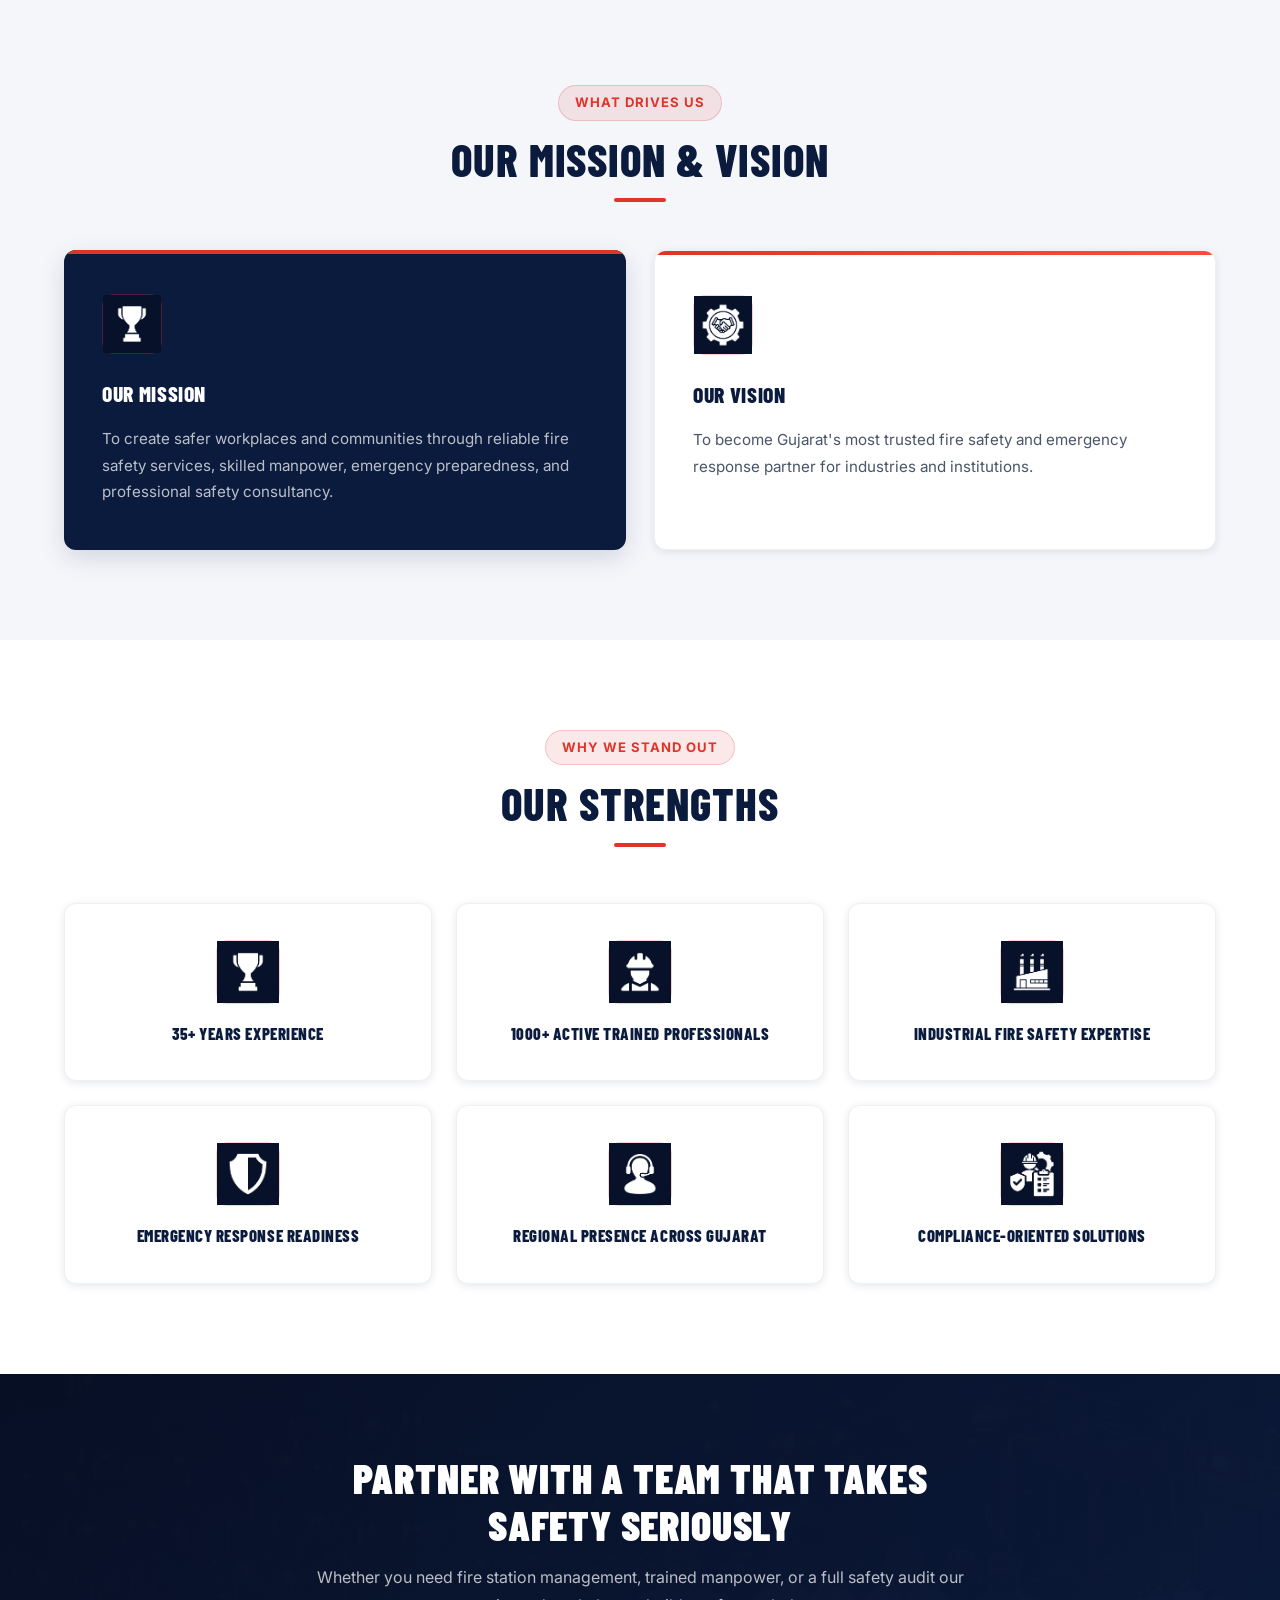
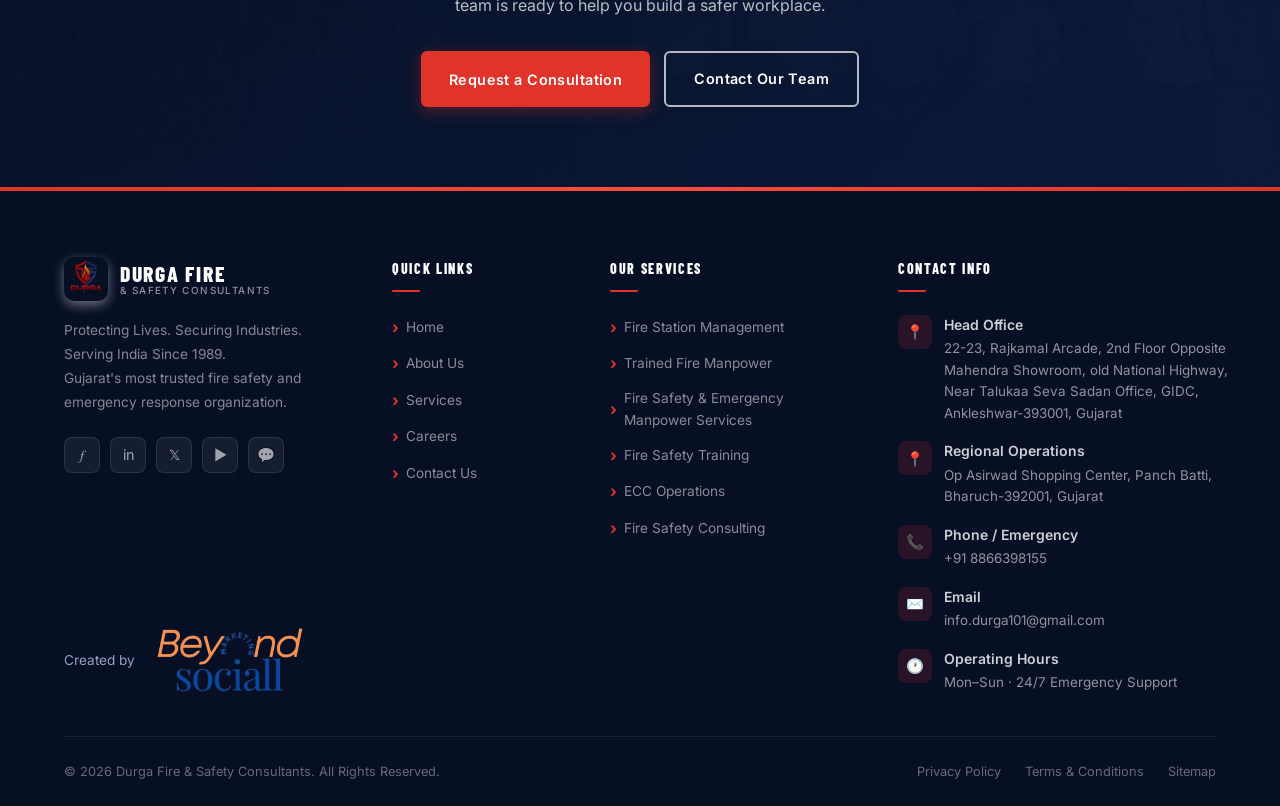
==== commit 64f0c45c: "Correct number of safety professionals in about.html" ====
--- a/about.html
+++ b/about.html
@@ -289,7 +289,7 @@
         <div class="team-header text-center">
           <span class="section-tag">Our People</span>
           <h2 class="section-heading centered">Our Team in Action</h2>
-          <p class="section-subtitle centered">10000+ safety professionals dedicated to protecting lives and critical
+          <p class="section-subtitle centered">1000+ safety professionals dedicated to protecting lives and critical
             industrial infrastructure.</p>
         </div>
 
@@ -312,7 +312,7 @@
         <!-- Teamwork Description Block -->
         <div class="team-description reveal">
           <p>
-            Behind every deployment is a dedicated workforce of over <strong>10000+ fire safety officers, station
+            Behind every deployment is a dedicated workforce of over <strong>1000+ fire safety officers, station
               commanders, and emergency response specialists</strong>. Driven by rigorous tactical discipline and
             continuous field training, our teams operate seamlessly across Gujarat's largest industrial hubs. Whether
             managing high-risk fire stations, conducting live hazard drills, or maintaining round-the-clock emergency
@@ -422,7 +422,7 @@
           <article class="strength-tile reveal reveal-delay-1">
             <div class="strength-icon" aria-hidden="true"><img src="assets/logos/Professionals.jpeg"
                 alt="Professionals"></div>
-            <h3>10000+ Active Trained Professionals</h3>
+            <h3>1000+ Active Trained Professionals</h3>
           </article>
 
           <article class="strength-tile reveal reveal-delay-2">
@@ -484,4 +484,4 @@
   <script src="script.js"></script>
 </body>
 
-</html>+</html>
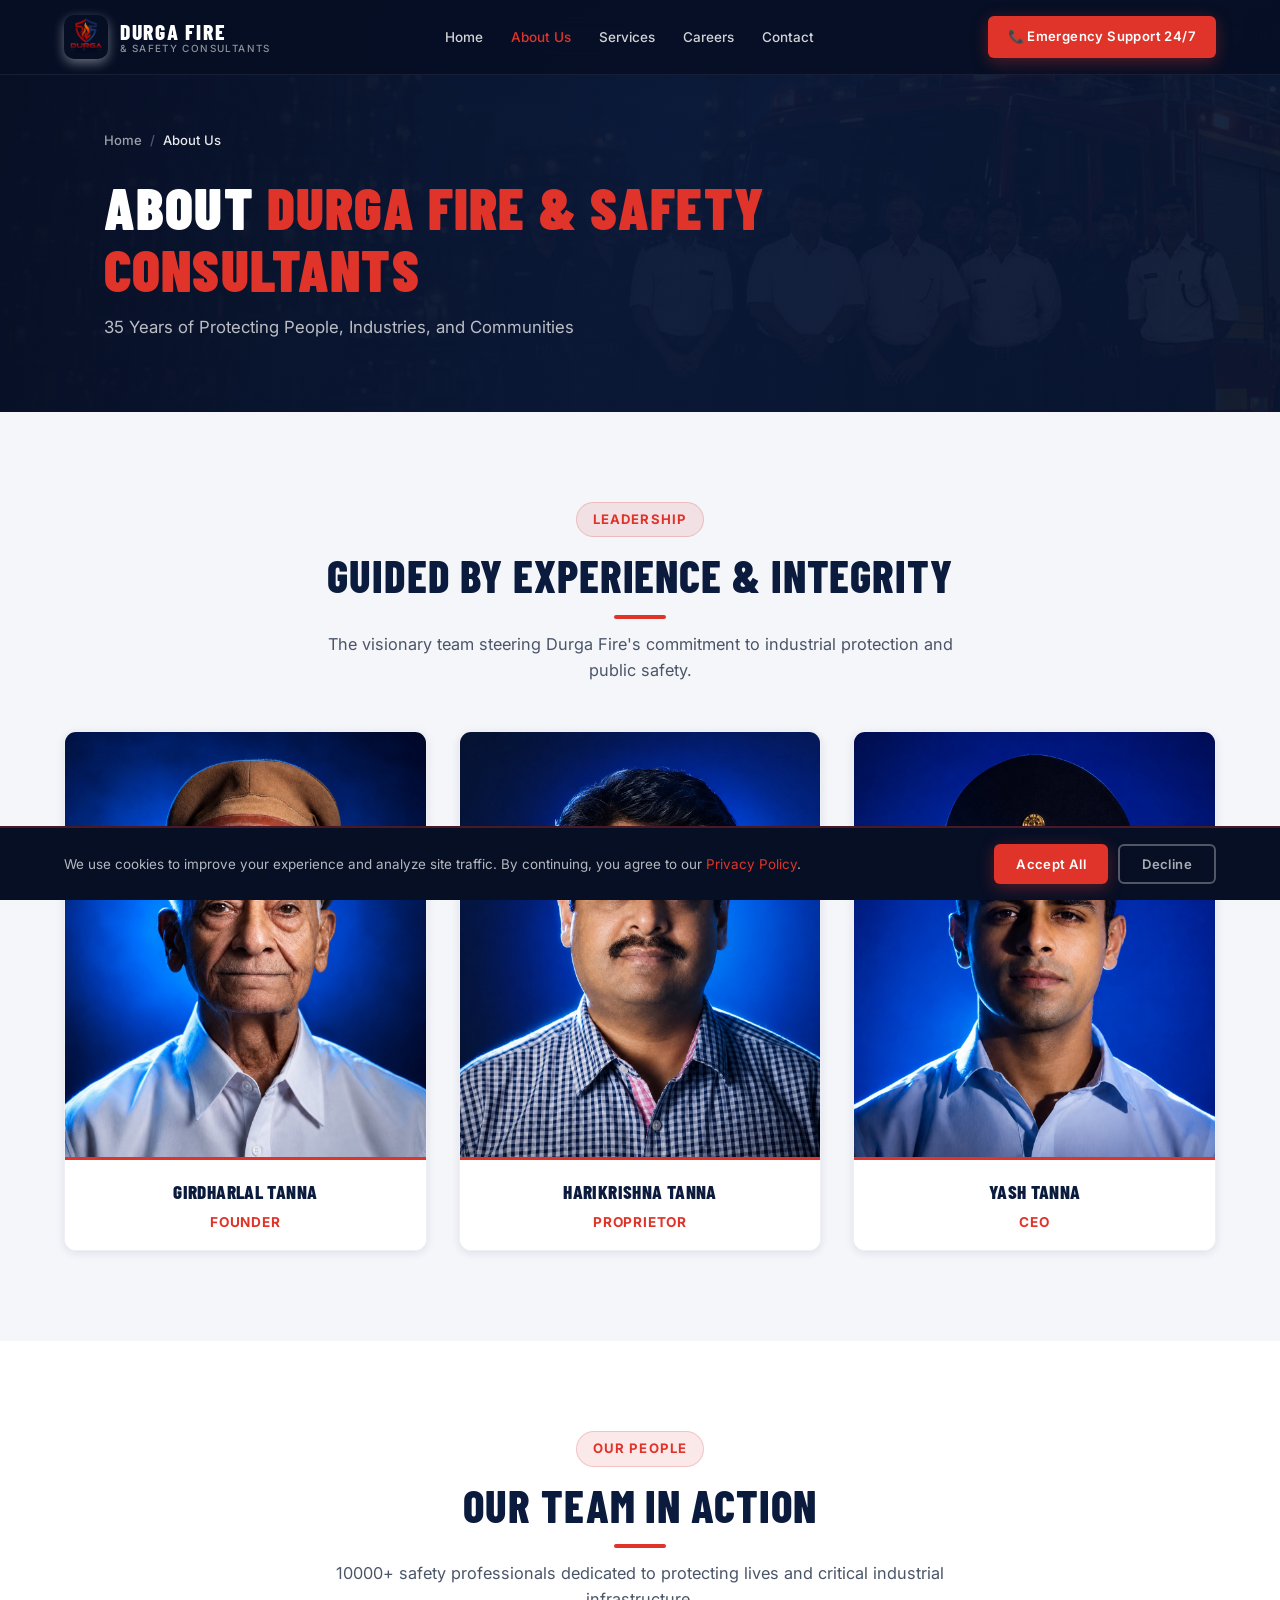
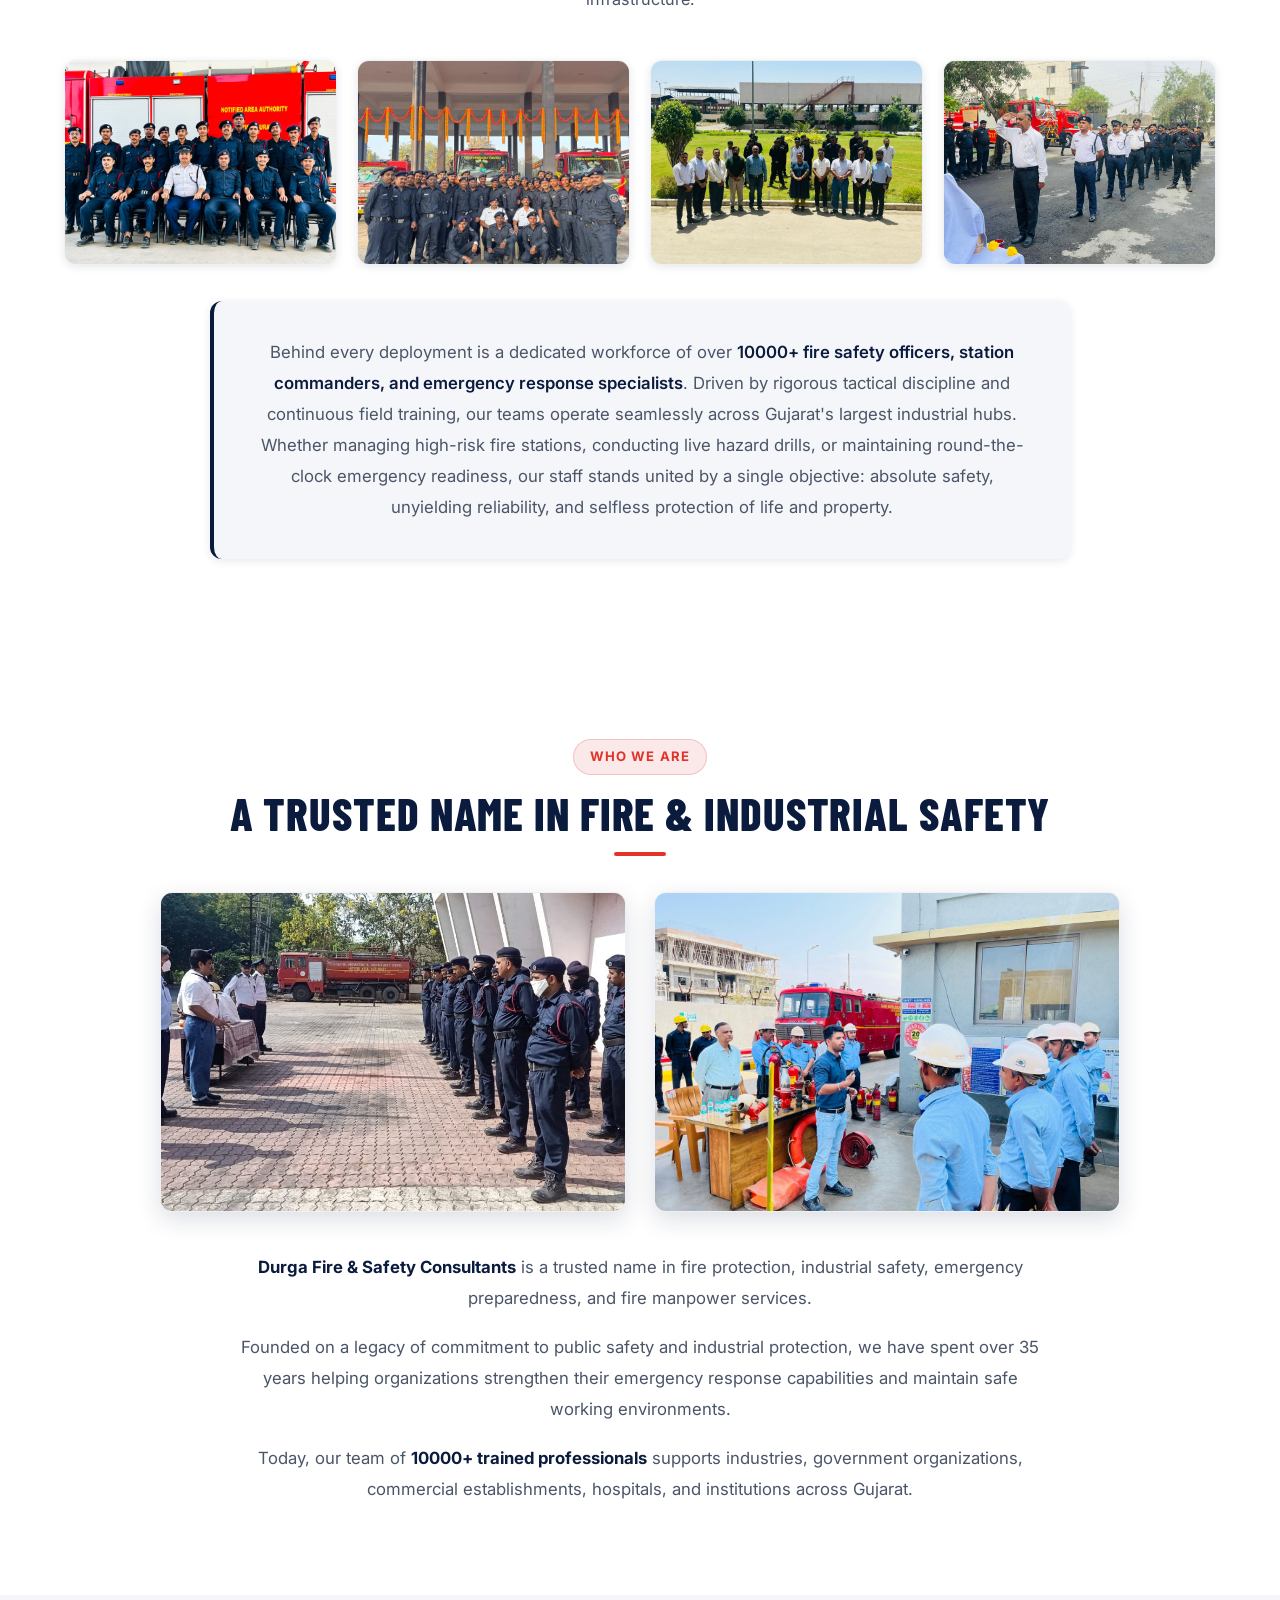
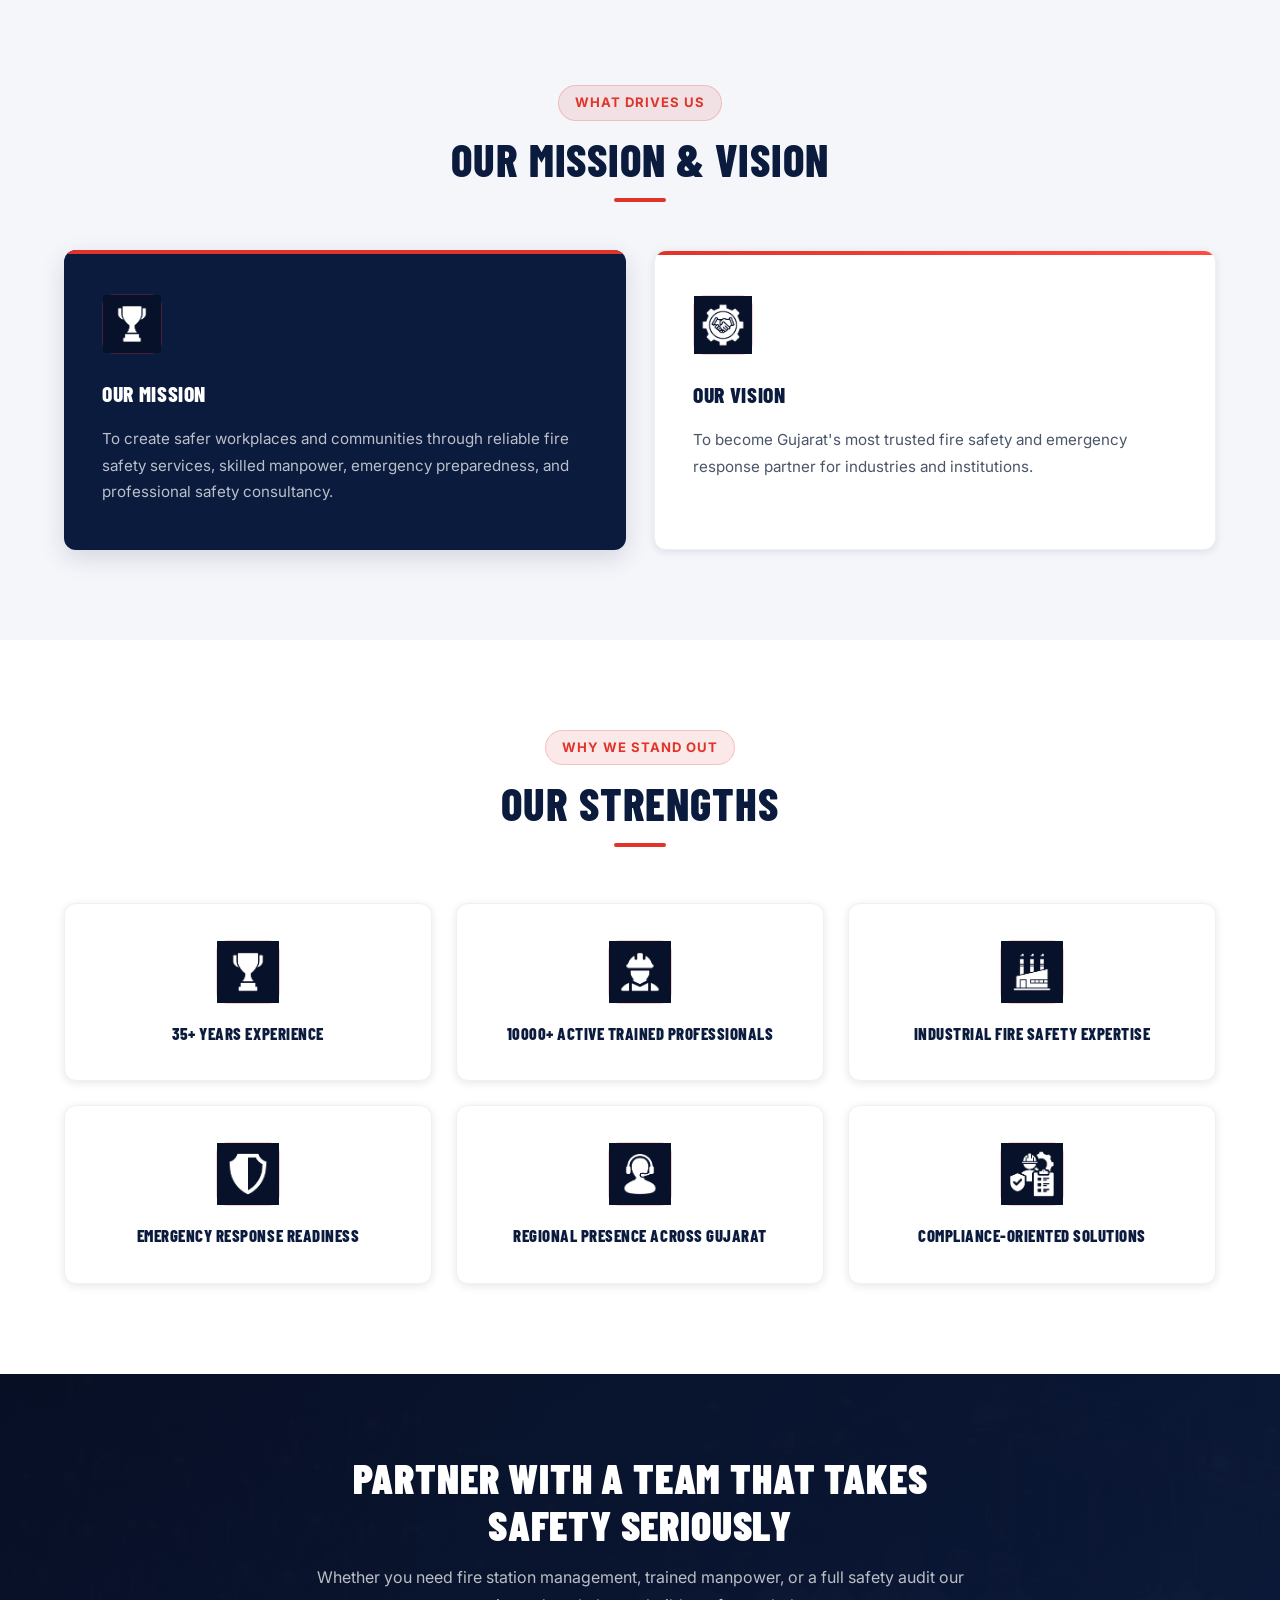
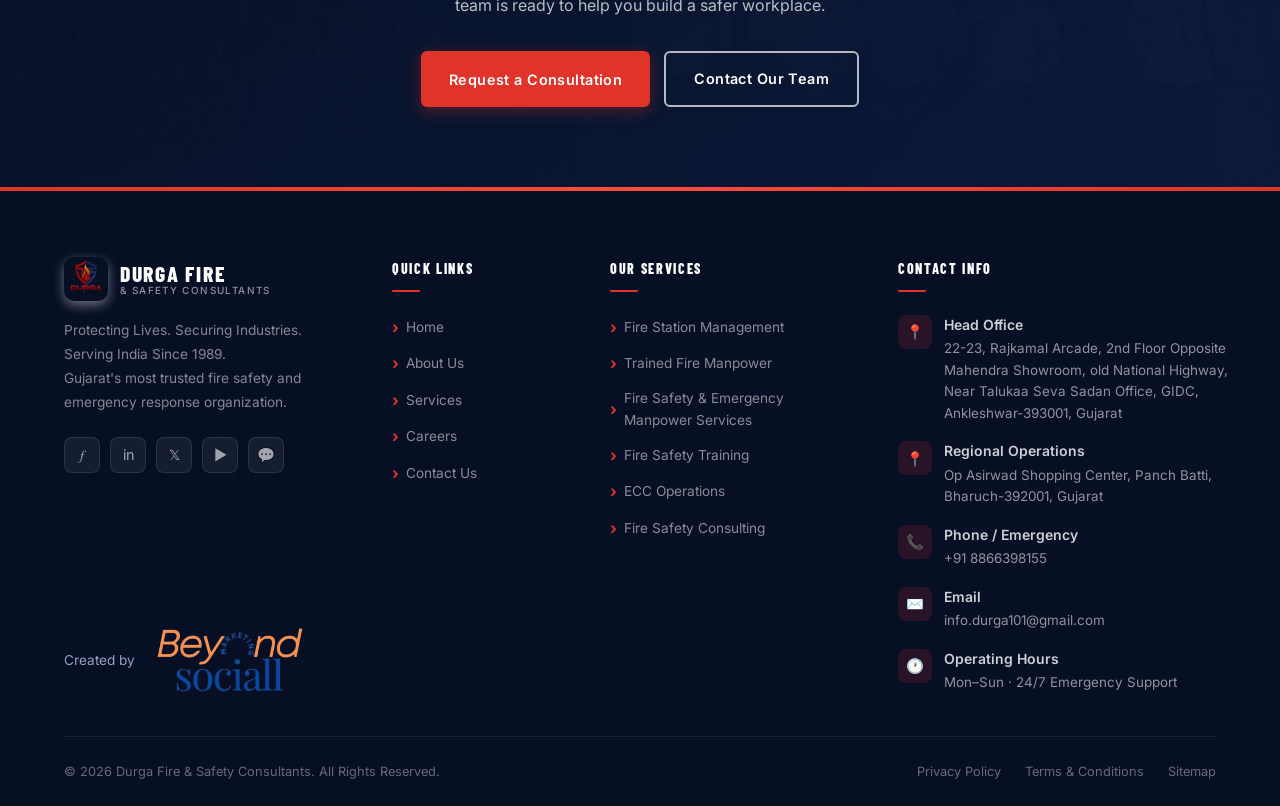
==== commit 2fc2c7d1: "favicon" ====
--- a/about.html
+++ b/about.html
@@ -15,6 +15,7 @@
   <meta property="og:type" content="website" />
   <link rel="canonical" href="https://www.durgafire.com/about.html" />
   <link rel="stylesheet" href="styles.css" />
+  <link rel="icon" type="image/png" href="assets/logos/logo.webp">
 </head>
 
 <body>
@@ -289,7 +290,7 @@
         <div class="team-header text-center">
           <span class="section-tag">Our People</span>
           <h2 class="section-heading centered">Our Team in Action</h2>
-          <p class="section-subtitle centered">1000+ safety professionals dedicated to protecting lives and critical
+          <p class="section-subtitle centered">10000+ safety professionals dedicated to protecting lives and critical
             industrial infrastructure.</p>
         </div>
 
@@ -312,7 +313,7 @@
         <!-- Teamwork Description Block -->
         <div class="team-description reveal">
           <p>
-            Behind every deployment is a dedicated workforce of over <strong>1000+ fire safety officers, station
+            Behind every deployment is a dedicated workforce of over <strong>10000+ fire safety officers, station
               commanders, and emergency response specialists</strong>. Driven by rigorous tactical discipline and
             continuous field training, our teams operate seamlessly across Gujarat's largest industrial hubs. Whether
             managing high-risk fire stations, conducting live hazard drills, or maintaining round-the-clock emergency
@@ -422,7 +423,7 @@
           <article class="strength-tile reveal reveal-delay-1">
             <div class="strength-icon" aria-hidden="true"><img src="assets/logos/Professionals.jpeg"
                 alt="Professionals"></div>
-            <h3>1000+ Active Trained Professionals</h3>
+            <h3>10000+ Active Trained Professionals</h3>
           </article>
 
           <article class="strength-tile reveal reveal-delay-2">
@@ -484,4 +485,4 @@
   <script src="script.js"></script>
 </body>
 
-</html>
+</html>
